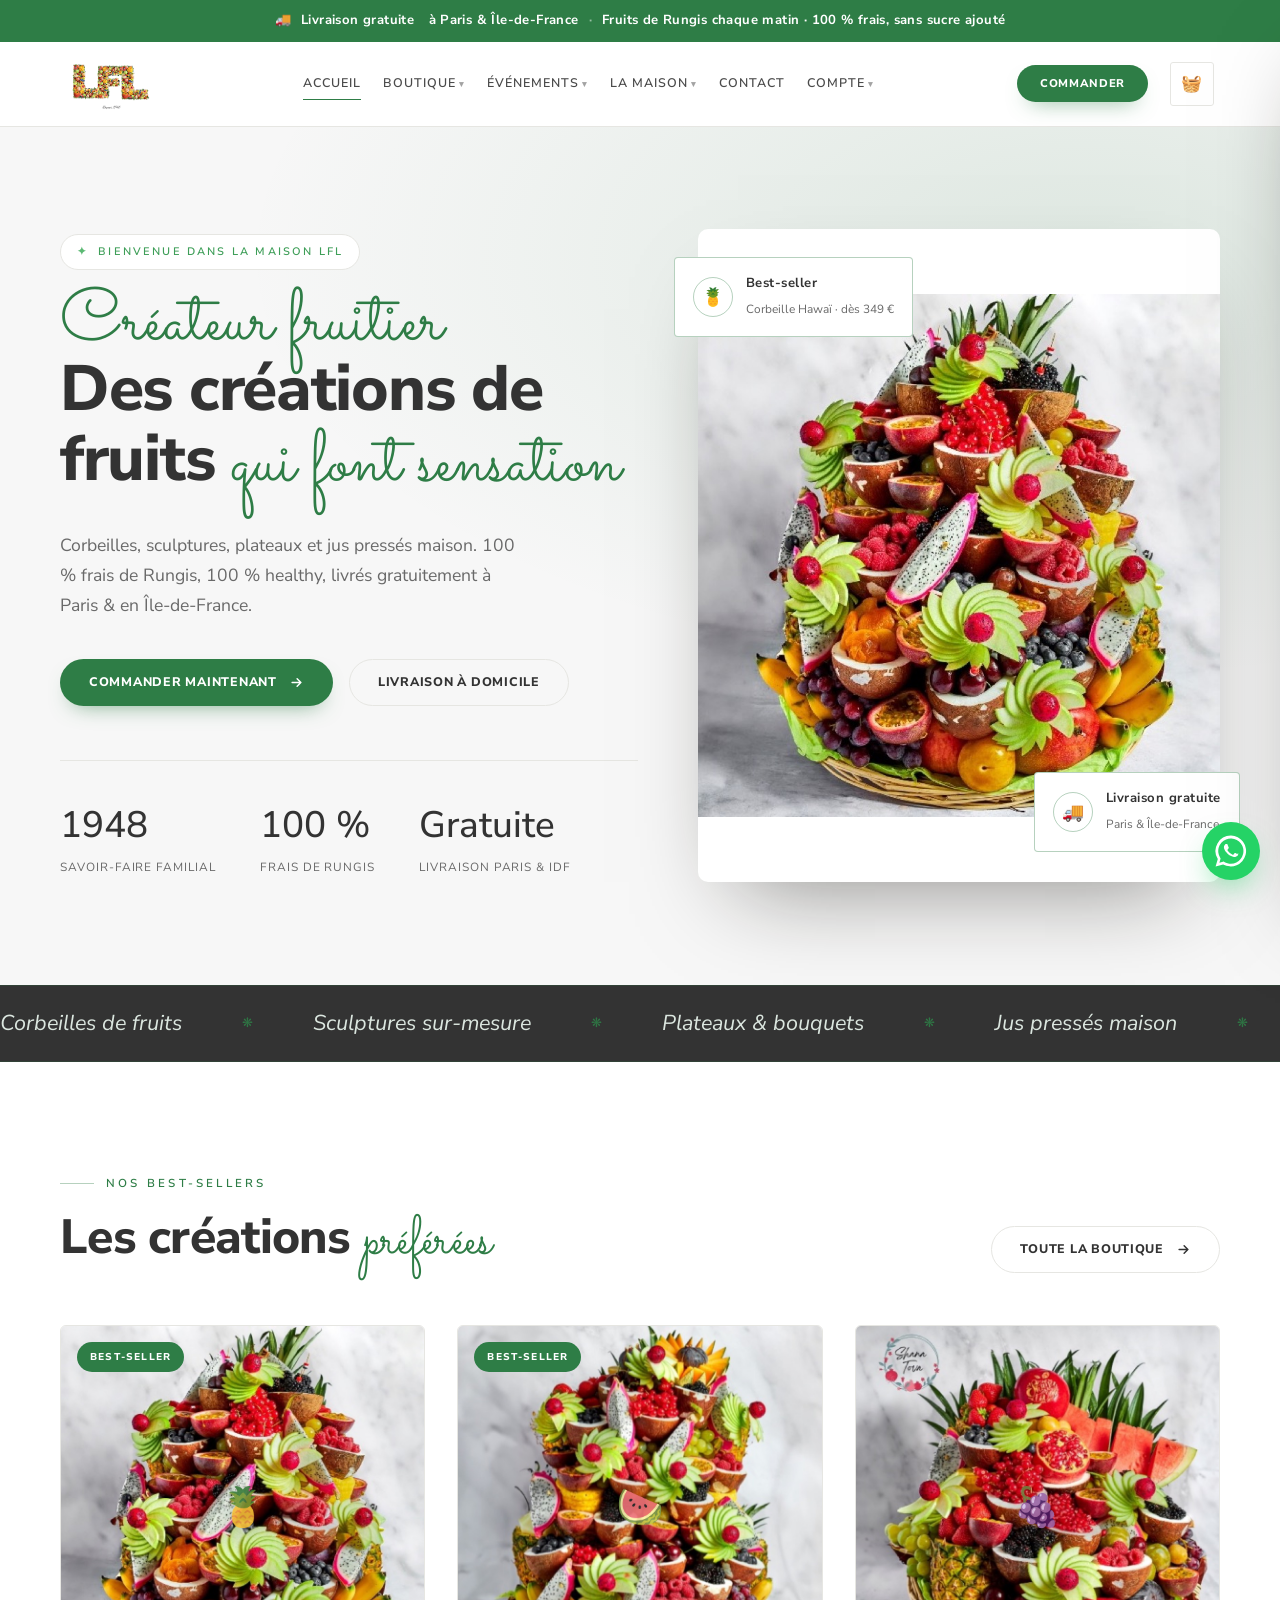
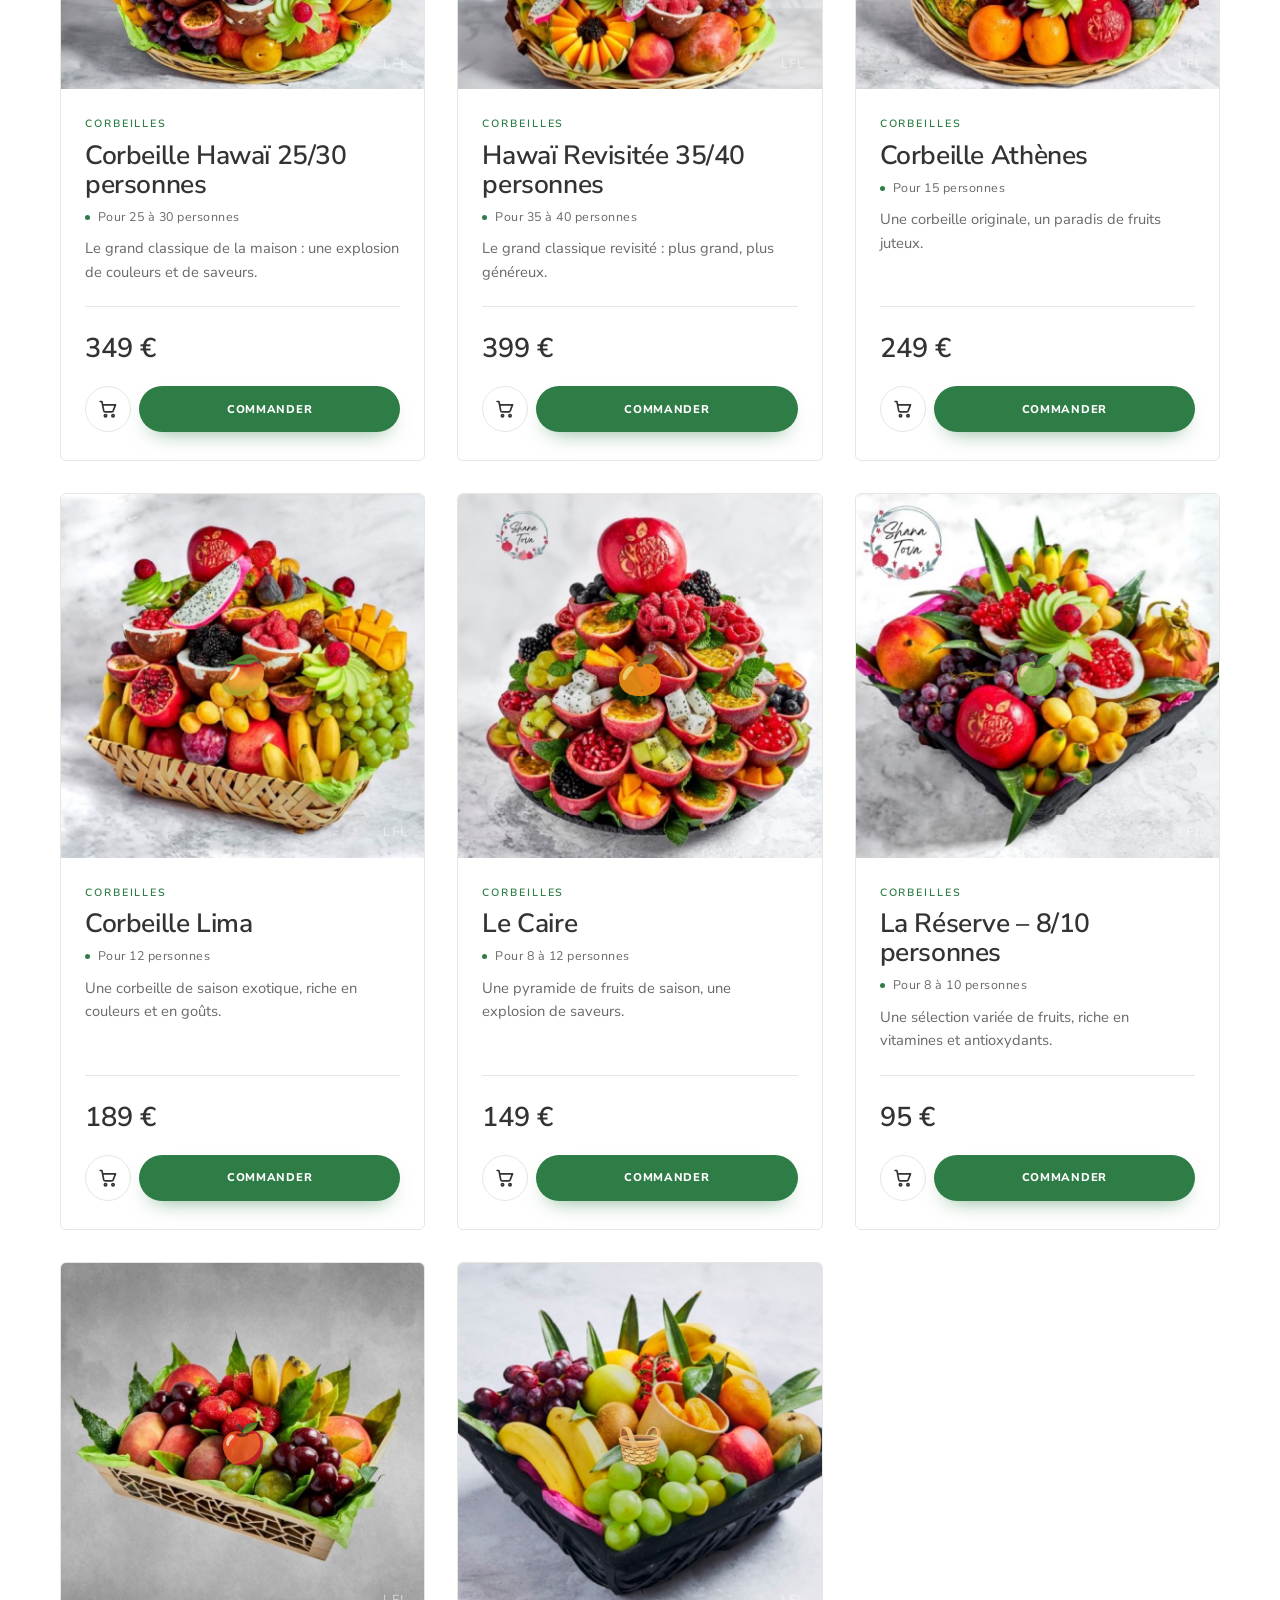
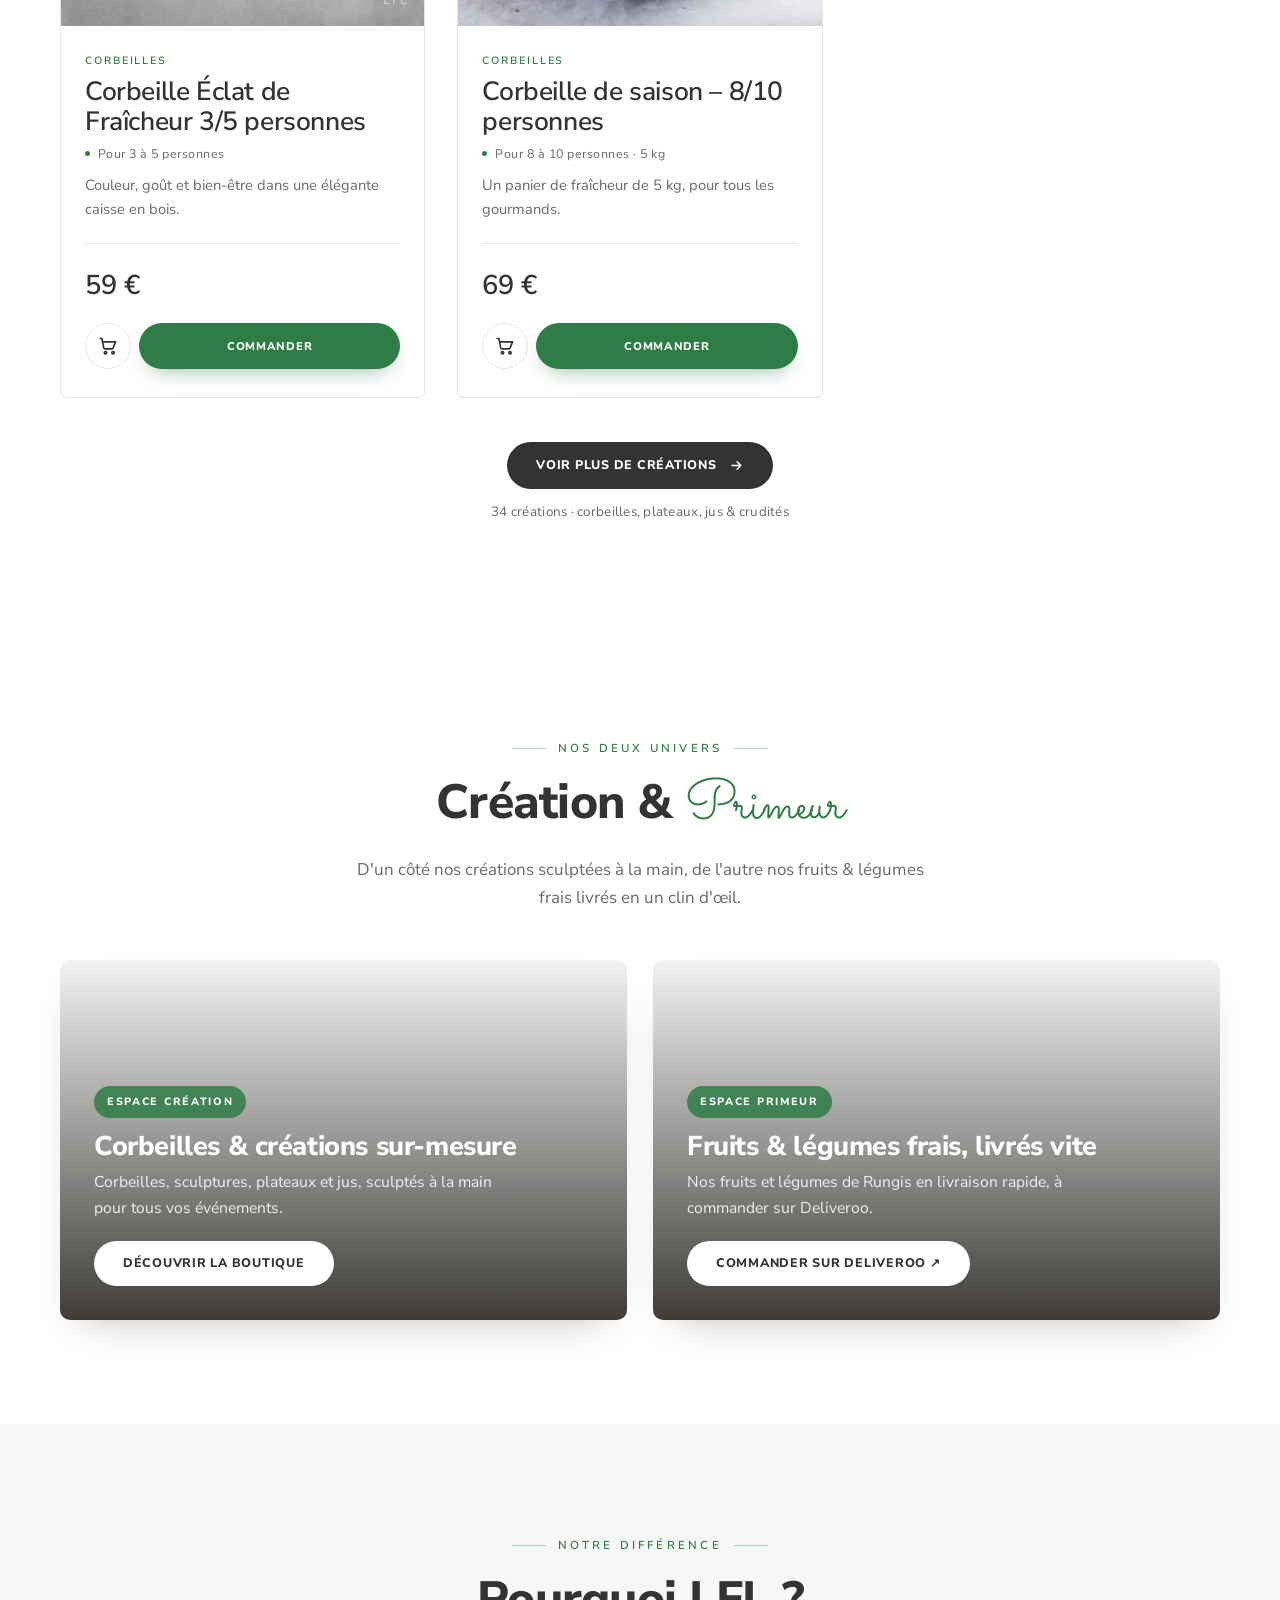
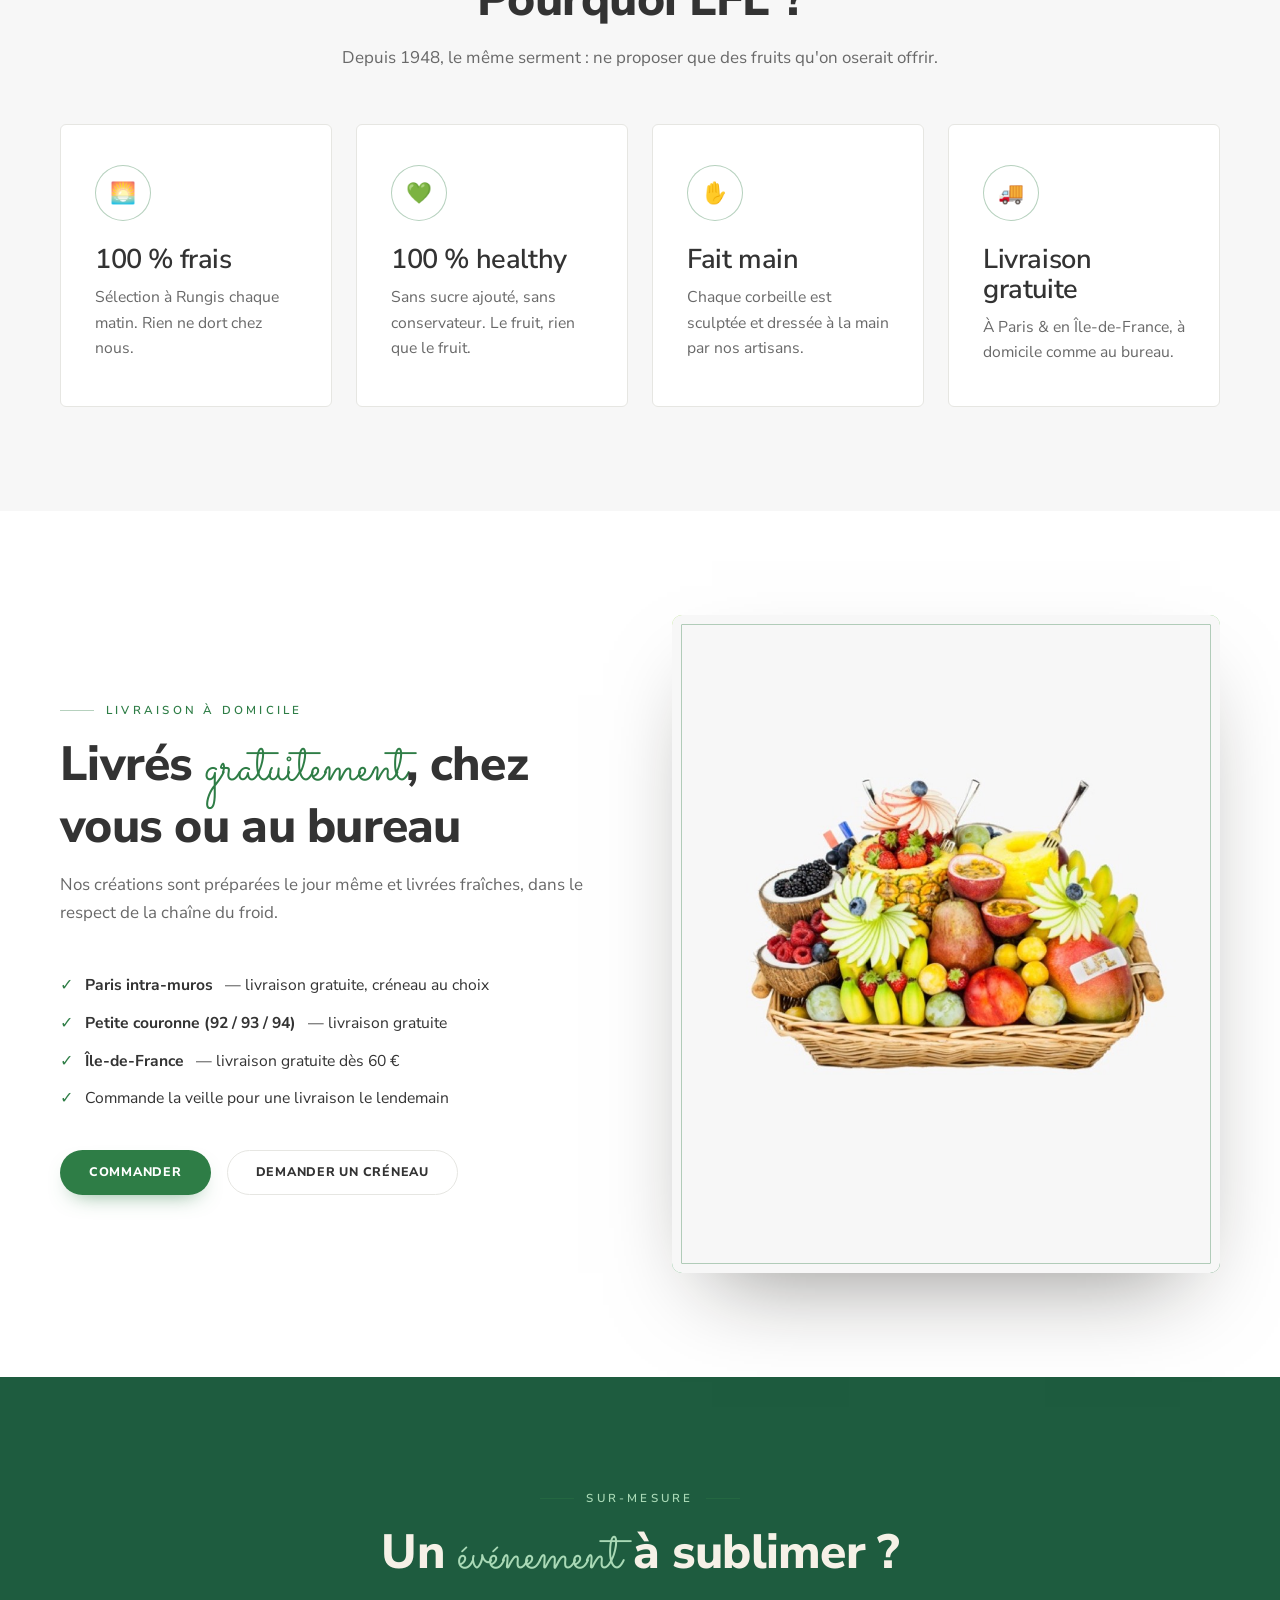
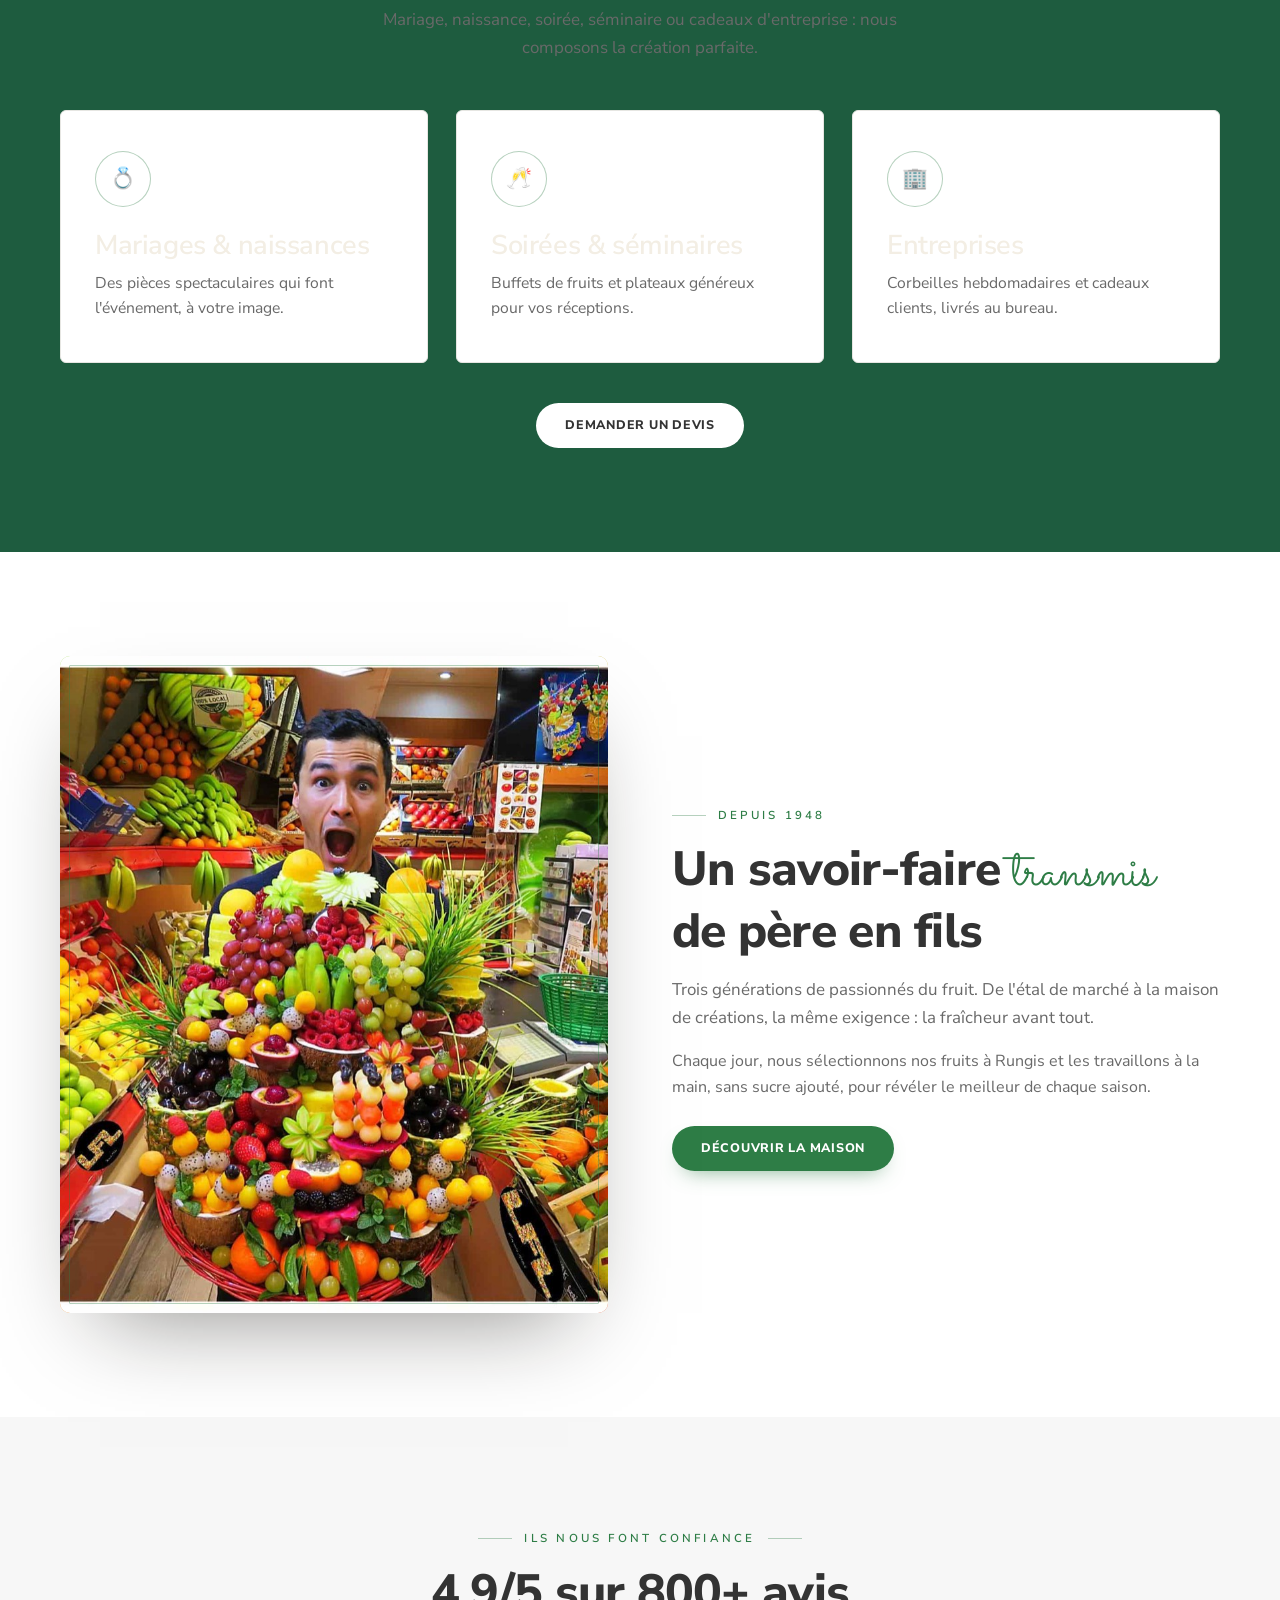
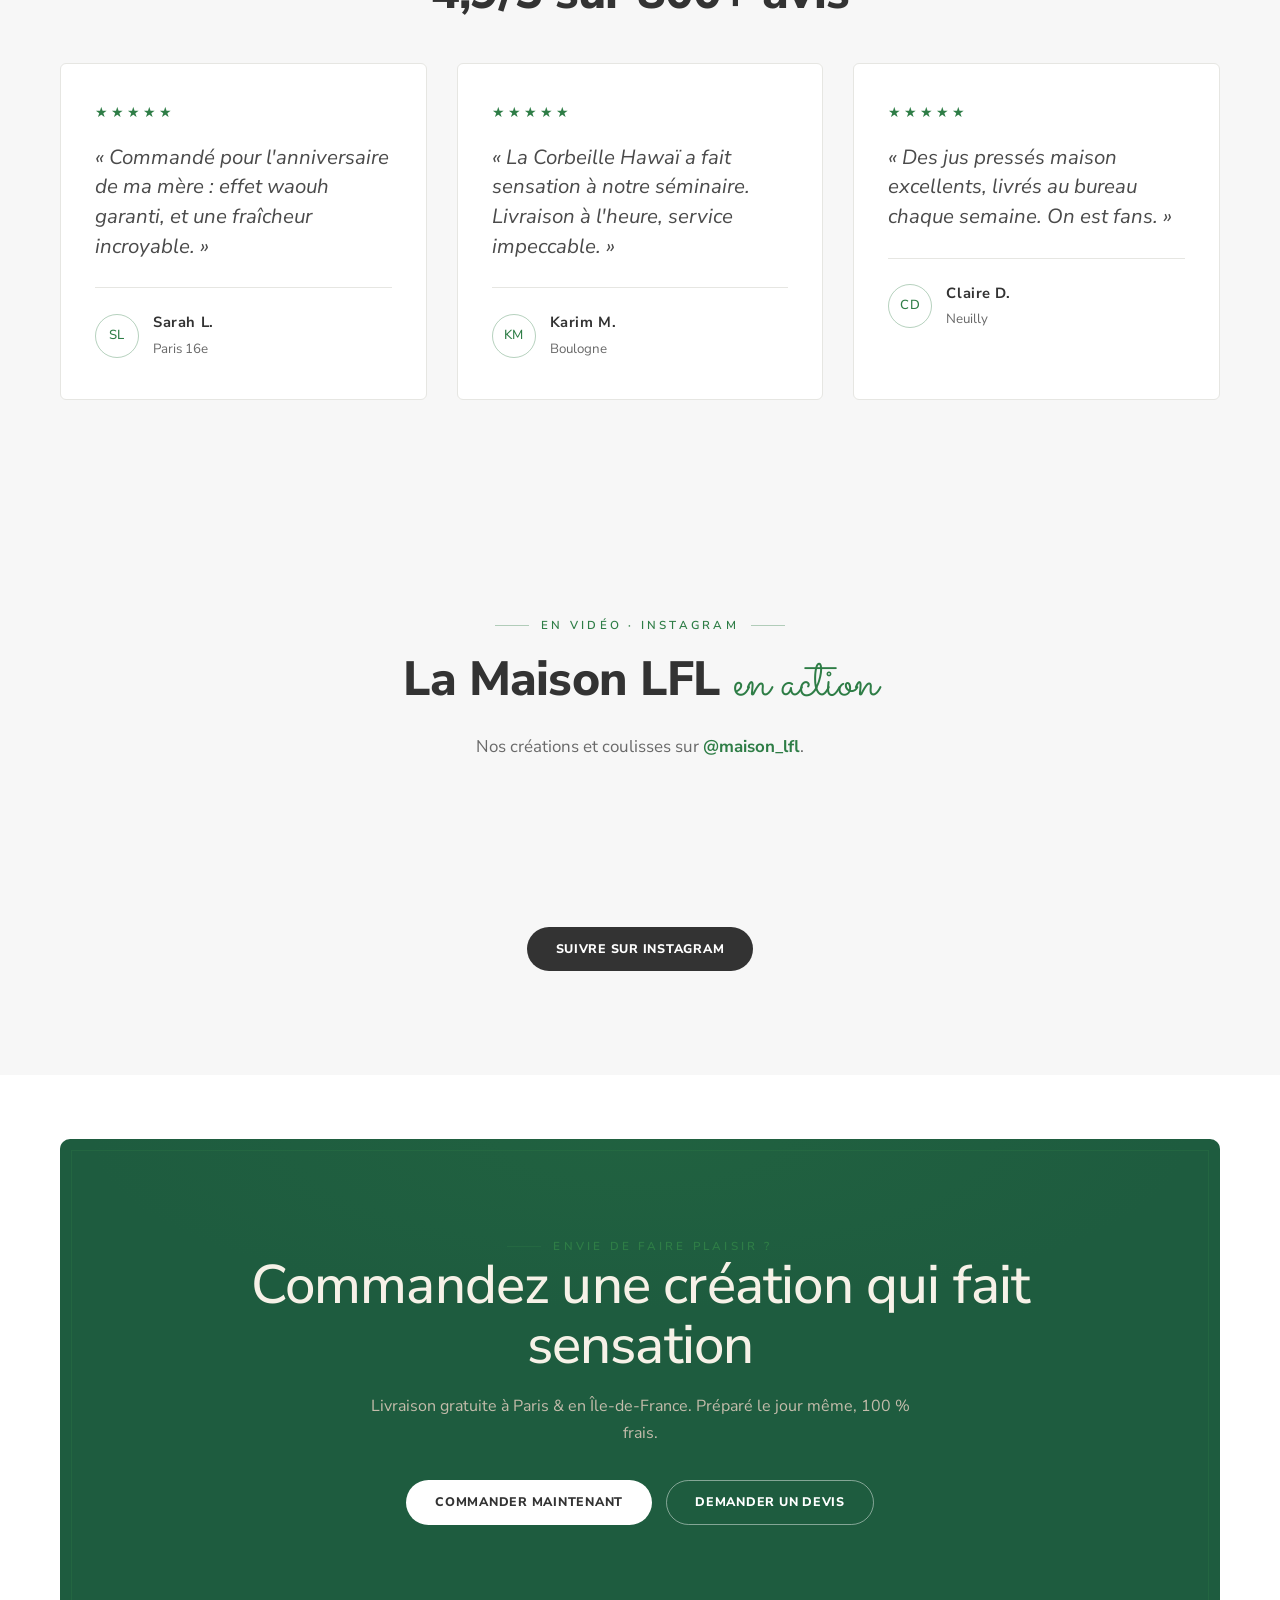
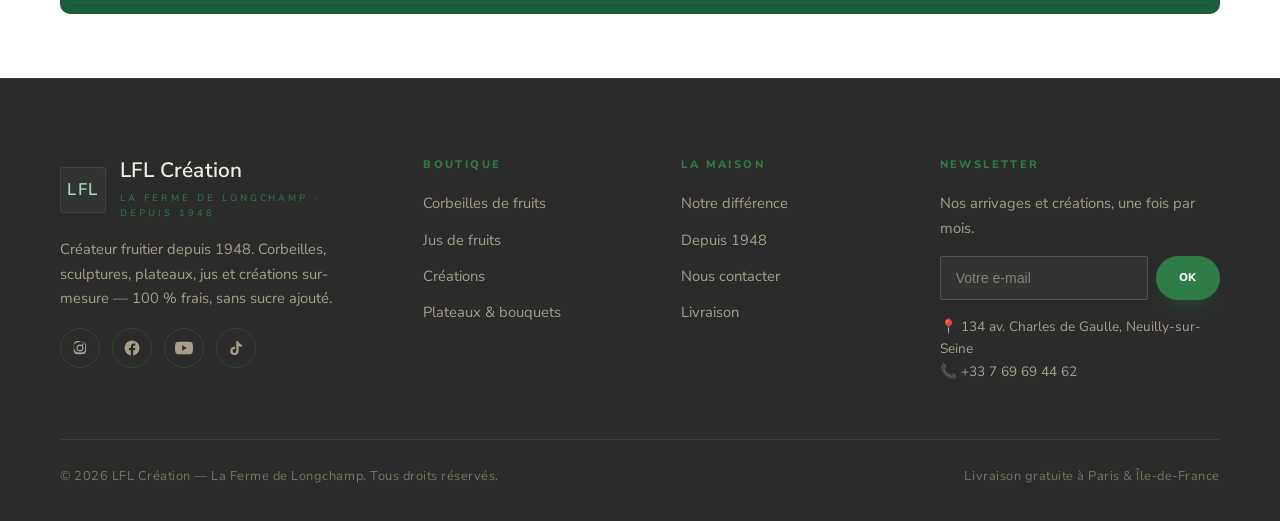
==== index.html @ 6850cf24 "Reels : ajoute la vidéo de la boutique (façade Maison LFL) en tête Co-Authored-By: Claude Opus 4.8 <" ====
<!DOCTYPE html>
<html lang="fr">
<head>
<meta charset="UTF-8">
<meta name="viewport" content="width=device-width, initial-scale=1.0">
<title>LFL Création — Corbeilles & créations de fruits frais, livrées à Paris</title>
<meta name="description" content="LFL Création, La Ferme de Longchamp : créateur fruitier depuis 1948. Corbeilles, sculptures, plateaux et jus pressés maison. 100 % frais de Rungis, livraison gratuite à Paris & Île-de-France.">
<link rel="preconnect" href="https://fonts.googleapis.com">
<link rel="preconnect" href="https://fonts.gstatic.com" crossorigin>
<link rel="stylesheet" href="assets/css/style.css?v=21">
<link rel="icon" href="data:image/svg+xml,<svg xmlns='http://www.w3.org/2000/svg' viewBox='0 0 100 100'><text y='.9em' font-size='90'>🍉</text></svg>">
</head>
<body>

<div class="topbar">🚚 <strong>Livraison gratuite</strong>&nbsp;à Paris &amp; Île-de-France <span class="sep">·</span> <span class="hide-sm">Fruits de Rungis chaque matin · 100 % frais, sans sucre ajouté</span></div>
<header class="site-header">
  <div class="container nav">
    <a href="index.html" class="brand">
      <img class="brand__logo" src="assets/img/logo.png" alt="LFL Création — La Ferme de Longchamp, depuis 1948">
    </a>
    <nav class="nav__links">
      <a href="index.html">Accueil</a>
      <div class="nav__item">
        <a class="nav__top" href="boutique.html">Boutique<span class="caret">▾</span></a>
        <div class="nav__drop">
          <a href="boutique.html?cat=Corbeilles">Corbeilles de fruits</a>
          <a href="boutique.html?cat=Créations">Créations</a>
          <a href="boutique.html?cat=Crudités">Crudités</a>
          <a href="boutique.html?cat=Jus">Jus de fruits</a>
          <a href="https://deliveroo.fr/fr/menu/paris/paris-16eme-iena/la-ferme-de-longchamp-primeur-fruits-et-legumes-frais" target="_blank" rel="noopener noreferrer">Espace Primeur ↗</a>
        </div>
      </div>
      <div class="nav__item">
        <a class="nav__top" href="evenements.html">Événements<span class="caret">▾</span></a>
        <div class="nav__drop">
          <a href="evenements.html#mariage">Mariage</a>
          <a href="evenements.html#naissance">Naissance</a>
          <a href="evenements.html#seminaire">Soirée &amp; séminaire</a>
          <a href="entreprises.html">Entreprises</a>
        </div>
      </div>
      <div class="nav__item">
        <a class="nav__top" href="a-propos.html">La Maison<span class="caret">▾</span></a>
        <div class="nav__drop">
          <a href="a-propos.html">Notre histoire</a>
          <a href="a-propos.html">Notre différence</a>
          <a href="contact.html">Nous contacter</a>
        </div>
      </div>
      <a href="contact.html">Contact</a>
      <div class="nav__item">
        <a class="nav__top" href="compte.html">Compte<span class="caret">▾</span></a>
        <div class="nav__drop">
          <a href="compte.html#commandes">Mes commandes</a>
          <a href="compte.html#details">Détails du compte</a>
          <a href="admin.html">Espace propriétaire</a>
        </div>
      </div>
    </nav>
    <div class="nav__actions">
      <a href="boutique.html" class="btn btn--green btn--sm">Commander</a>
      <button class="cart-btn" data-open-cart aria-label="Voir le panier">
        <span class="cart-btn__icon">🧺</span><span class="cart-count">0</span>
      </button>
      <button class="nav__toggle" aria-label="Menu"><span></span><span></span><span></span></button>
    </div>
  </div>
</header>

<!-- ============ HERO ============ -->
<section class="hero">
  <div class="container hero__grid">
    <div class="hero__content reveal in">
      <span class="hero__badge"><span class="dot">✦</span> Bienvenue dans la Maison LFL</span>
      <h1><span class="script-lead">Créateur fruitier</span>Des créations de fruits <span class="accent">qui font sensation</span></h1>
      <p class="hero__lead">Corbeilles, sculptures, plateaux et jus pressés maison. 100 % frais de Rungis, 100 % healthy, livrés gratuitement à Paris &amp; en Île-de-France.</p>
      <div class="hero__cta">
        <a href="boutique.html" class="btn btn--green">Commander maintenant
          <svg viewBox="0 0 24 24" fill="none" stroke="currentColor" stroke-width="2.4" stroke-linecap="round" stroke-linejoin="round"><path d="M5 12h14M13 6l6 6-6 6"/></svg>
        </a>
        <a href="#livraison" class="btn btn--ghost">Livraison à domicile</a>
      </div>
      <div class="hero__stats">
        <div><div class="num">1948</div><div class="lbl">Savoir-faire familial</div></div>
        <div><div class="num">100 %</div><div class="lbl">Frais de Rungis</div></div>
        <div><div class="num">Gratuite</div><div class="lbl">Livraison Paris &amp; IDF</div></div>
      </div>
    </div>
    <div class="hero__visual reveal in">
      <div class="hero__photo">
        <img src="assets/img/hawai-2530.jpg?2" alt="Corbeille Hawaï — LFL Création" onerror="this.closest('.hero__photo').classList.add('img-missing')">
      </div>
      <div class="hero__float hero__float--tl">
        <span class="ic">🍍</span>
        <span><strong>Best-seller</strong><small>Corbeille Hawaï · dès 349 €</small></span>
      </div>
      <div class="hero__float hero__float--br">
        <span class="ic">🚚</span>
        <span><strong>Livraison gratuite</strong><small>Paris &amp; Île-de-France</small></span>
      </div>
    </div>
  </div>
</section>

<!-- ============ MARQUEE ============ -->
<div class="marquee">
  <div class="marquee__track">
    <span>Corbeilles de fruits</span><span>Sculptures sur-mesure</span><span>Plateaux &amp; bouquets</span><span>Jus pressés maison</span><span>Depuis 1948</span>
    <span>Corbeilles de fruits</span><span>Sculptures sur-mesure</span><span>Plateaux &amp; bouquets</span><span>Jus pressés maison</span><span>Depuis 1948</span>
  </div>
</div>

<!-- ============ BEST-SELLERS ============ -->
<section class="section">
  <div class="container">
    <div class="section-head">
      <div class="reveal">
        <span class="eyebrow">Nos best-sellers</span>
        <h2 class="section-title">Les créations <em>préférées</em></h2>
      </div>
      <a href="boutique.html" class="btn btn--ghost reveal">Toute la boutique
        <svg viewBox="0 0 24 24" fill="none" stroke="currentColor" stroke-width="2.4" stroke-linecap="round" stroke-linejoin="round"><path d="M5 12h14M13 6l6 6-6 6"/></svg>
      </a>
    </div>
    <div class="products" id="homeProducts"></div>
    <div class="see-more reveal">
      <a href="boutique.html" class="btn btn--dark">Voir plus de créations
        <svg viewBox="0 0 24 24" fill="none" stroke="currentColor" stroke-width="2.4" stroke-linecap="round" stroke-linejoin="round"><path d="M5 12h14M13 6l6 6-6 6"/></svg>
      </a>
      <span class="see-more__count">34 créations · corbeilles, plateaux, jus &amp; crudités</span>
    </div>
  </div>
</section>

<!-- ============ DEUX UNIVERS ============ -->
<section class="section">
  <div class="container">
    <div class="center reveal">
      <span class="eyebrow">Nos deux univers</span>
      <h2 class="section-title">Création &amp; <em>Primeur</em></h2>
      <p class="section-lead">D'un côté nos créations sculptées à la main, de l'autre nos fruits &amp; légumes frais livrés en un clin d'œil.</p>
    </div>
    <div class="univers" style="margin-top:48px">
      <a class="univers__card reveal" href="boutique.html" style="--bg:url('assets/img/atelier.jpg?2')">
        <div class="univers__body">
          <span class="univers__tag">Espace Création</span>
          <h3>Corbeilles &amp; créations sur-mesure</h3>
          <p>Corbeilles, sculptures, plateaux et jus, sculptés à la main pour tous vos événements.</p>
          <span class="btn btn--light">Découvrir la boutique</span>
        </div>
      </a>
      <a class="univers__card reveal" href="https://deliveroo.fr/fr/menu/paris/paris-16eme-iena/la-ferme-de-longchamp-primeur-fruits-et-legumes-frais" target="_blank" rel="noopener noreferrer" style="--bg:url('assets/img/corbeille-crudites.jpg?2')">
        <div class="univers__body">
          <span class="univers__tag">Espace Primeur</span>
          <h3>Fruits &amp; légumes frais, livrés vite</h3>
          <p>Nos fruits et légumes de Rungis en livraison rapide, à commander sur Deliveroo.</p>
          <span class="btn btn--light">Commander sur Deliveroo ↗</span>
        </div>
      </a>
    </div>
  </div>
</section>

<!-- ============ CONFIANCE ============ -->
<section class="section bg-cream">
  <div class="container">
    <div class="center reveal">
      <span class="eyebrow">Notre différence</span>
      <h2 class="section-title">Pourquoi LFL ?</h2>
      <p class="section-lead">Depuis 1948, le même serment : ne proposer que des fruits qu'on oserait offrir.</p>
    </div>
    <div class="grid-4" style="margin-top:52px">
      <div class="value-card reveal"><div class="ic">🌅</div><h3>100 % frais</h3><p>Sélection à Rungis chaque matin. Rien ne dort chez nous.</p></div>
      <div class="value-card reveal"><div class="ic">💚</div><h3>100 % healthy</h3><p>Sans sucre ajouté, sans conservateur. Le fruit, rien que le fruit.</p></div>
      <div class="value-card reveal"><div class="ic">✋</div><h3>Fait main</h3><p>Chaque corbeille est sculptée et dressée à la main par nos artisans.</p></div>
      <div class="value-card reveal"><div class="ic">🚚</div><h3>Livraison gratuite</h3><p>À Paris &amp; en Île-de-France, à domicile comme au bureau.</p></div>
    </div>
  </div>
</section>

<!-- ============ LIVRAISON ============ -->
<section class="section" id="livraison">
  <div class="container split">
    <div class="reveal">
      <span class="eyebrow">Livraison à domicile</span>
      <h2 class="section-title">Livrés <em>gratuitement</em>, chez vous ou au bureau</h2>
      <p class="section-lead" style="margin-left:0">Nos créations sont préparées le jour même et livrées fraîches, dans le respect de la chaîne du froid.</p>
      <ul class="pd__list" style="border:none;padding-top:18px">
        <li><span class="ck">✓</span> <strong>Paris intra-muros</strong> — livraison gratuite, créneau au choix</li>
        <li><span class="ck">✓</span> <strong>Petite couronne (92 / 93 / 94)</strong> — livraison gratuite</li>
        <li><span class="ck">✓</span> <strong>Île-de-France</strong> — livraison gratuite dès 60 €</li>
        <li><span class="ck">✓</span> Commande la veille pour une livraison le lendemain</li>
      </ul>
      <div class="hero__cta">
        <a href="boutique.html" class="btn btn--green">Commander</a>
        <a href="contact.html" class="btn btn--ghost">Demander un créneau</a>
      </div>
    </div>
    <div class="split__media grad--green reveal">
      <img src="assets/img/livraison.jpg?2" alt="Livraison LFL à Paris" onerror="this.closest('.split__media').classList.add('img-missing')">
    </div>
  </div>
</section>

<!-- ============ ÉVÉNEMENTS / ENTREPRISES ============ -->
<section class="section bg-green">
  <div class="container">
    <div class="center reveal">
      <span class="eyebrow">Sur-mesure</span>
      <h2 class="section-title">Un <em>événement</em> à sublimer ?</h2>
      <p class="section-lead">Mariage, naissance, soirée, séminaire ou cadeaux d'entreprise : nous composons la création parfaite.</p>
    </div>
    <div class="grid-3" style="margin-top:48px">
      <div class="value-card reveal"><div class="ic">💍</div><h3>Mariages &amp; naissances</h3><p>Des pièces spectaculaires qui font l'événement, à votre image.</p></div>
      <div class="value-card reveal"><div class="ic">🥂</div><h3>Soirées &amp; séminaires</h3><p>Buffets de fruits et plateaux généreux pour vos réceptions.</p></div>
      <div class="value-card reveal"><div class="ic">🏢</div><h3>Entreprises</h3><p>Corbeilles hebdomadaires et cadeaux clients, livrés au bureau.</p></div>
    </div>
    <div class="center" style="margin-top:40px">
      <a href="contact.html" class="btn btn--light">Demander un devis</a>
    </div>
  </div>
</section>

<!-- ============ HISTOIRE ============ -->
<section class="section">
  <div class="container split">
    <div class="split__media grad--exo reveal">
      <img src="assets/img/atelier.jpg?2" alt="L'atelier LFL Création" onerror="this.closest('.split__media').classList.add('img-missing')">
    </div>
    <div class="reveal">
      <span class="eyebrow">Depuis 1948</span>
      <h2 class="section-title">Un savoir-faire <em>transmis</em> de père en fils</h2>
      <p class="section-lead" style="margin-left:0">Trois générations de passionnés du fruit. De l'étal de marché à la maison de créations, la même exigence : la fraîcheur avant tout.</p>
      <p style="color:var(--muted);margin-top:16px">Chaque jour, nous sélectionnons nos fruits à Rungis et les travaillons à la main, sans sucre ajouté, pour révéler le meilleur de chaque saison.</p>
      <a href="a-propos.html" class="btn btn--green" style="margin-top:26px">Découvrir la Maison</a>
    </div>
  </div>
</section>

<!-- ============ AVIS ============ -->
<section class="section bg-cream">
  <div class="container">
    <div class="center reveal">
      <span class="eyebrow">Ils nous font confiance</span>
      <h2 class="section-title">4,9/5 sur 800+ avis</h2>
    </div>
    <div class="quotes" style="margin-top:44px">
      <div class="quote reveal"><div class="stars">★★★★★</div><p>« Commandé pour l'anniversaire de ma mère : effet waouh garanti, et une fraîcheur incroyable. »</p><div class="who"><span class="av">SL</span><span><strong>Sarah L.</strong><small>Paris 16e</small></span></div></div>
      <div class="quote reveal"><div class="stars">★★★★★</div><p>« La Corbeille Hawaï a fait sensation à notre séminaire. Livraison à l'heure, service impeccable. »</p><div class="who"><span class="av">KM</span><span><strong>Karim M.</strong><small>Boulogne</small></span></div></div>
      <div class="quote reveal"><div class="stars">★★★★★</div><p>« Des jus pressés maison excellents, livrés au bureau chaque semaine. On est fans. »</p><div class="who"><span class="av">CD</span><span><strong>Claire D.</strong><small>Neuilly</small></span></div></div>
    </div>
  </div>
</section>

<!-- ============ INSTAGRAM ============ -->
<section class="section bg-cream">
  <div class="container">
    <div class="center reveal">
      <span class="eyebrow">En vidéo · Instagram</span>
      <h2 class="section-title">La Maison LFL <em>en action</em></h2>
      <p class="section-lead">Nos créations et coulisses sur <a href="https://www.instagram.com/maison_lfl/" target="_blank" rel="noopener noreferrer" style="color:var(--green-700);font-weight:700">@maison_lfl</a>.</p>
    </div>
    <div class="reels">
      <blockquote class="instagram-media" data-instgrm-permalink="https://www.instagram.com/reel/DY1gwBntMDR/" data-instgrm-version="14"></blockquote>
      <blockquote class="instagram-media" data-instgrm-permalink="https://www.instagram.com/reel/DTGUTofiFm-/" data-instgrm-version="14"></blockquote>
      <blockquote class="instagram-media" data-instgrm-permalink="https://www.instagram.com/reel/DURFfWUiCUn/" data-instgrm-version="14"></blockquote>
      <blockquote class="instagram-media" data-instgrm-permalink="https://www.instagram.com/reel/DUoBBJvjOd7/" data-instgrm-version="14"></blockquote>
    </div>
    <script async src="//www.instagram.com/embed.js"></script>
    <div class="center" style="margin-top:34px">
      <a href="https://www.instagram.com/maison_lfl/" target="_blank" rel="noopener noreferrer" class="btn btn--dark">Suivre sur Instagram</a>
    </div>
  </div>
</section>

<!-- ============ CTA ============ -->
<section class="section--tight">
  <div class="container">
    <div class="cta-band reveal">
      <span class="eyebrow">Envie de faire plaisir ?</span>
      <h2>Commandez une création qui fait sensation</h2>
      <p>Livraison gratuite à Paris &amp; en Île-de-France. Préparé le jour même, 100 % frais.</p>
      <div style="display:flex;gap:14px;justify-content:center;flex-wrap:wrap">
        <a href="boutique.html" class="btn btn--light">Commander maintenant</a>
        <a href="contact.html" class="btn btn--ghost" style="color:#fff;border-color:rgba(255,255,255,.45)">Demander un devis</a>
      </div>
    </div>
  </div>
</section>

<footer class="site-footer">
  <div class="container">
    <div class="footer-grid">
      <div>
        <a href="index.html" class="brand" style="margin-bottom:16px">
          <span class="brand__mark">LFL</span>
          <span><span class="brand__name">LFL Création</span><span class="brand__since">La Ferme de Longchamp · depuis 1948</span></span>
        </a>
        <p style="max-width:300px;font-size:.92rem">Créateur fruitier depuis 1948. Corbeilles, sculptures, plateaux, jus et créations sur-mesure — 100 % frais, sans sucre ajouté.</p>
        <div class="social"><a href="https://www.instagram.com/maison_lfl/" target="_blank" rel="noopener noreferrer" aria-label="Instagram" title="Instagram"><svg viewBox="0 0 24 24" fill="currentColor"><path d="M12 7.4a4.6 4.6 0 1 0 0 9.2 4.6 4.6 0 0 0 0-9.2zm0 7.6a3 3 0 1 1 0-6 3 3 0 0 1 0 6zm4.8-7.8a1.08 1.08 0 1 1-2.16 0 1.08 1.08 0 0 1 2.16 0zM12 4.16c2.2 0 2.46.01 3.33.05.8.04 1.24.17 1.53.29.38.15.66.33.95.62.29.29.47.57.62.95.11.29.25.73.29 1.53.04.87.05 1.13.05 3.33s-.01 2.46-.05 3.33c-.04.8-.18 1.24-.29 1.53-.15.38-.33.66-.62.95-.29.29-.57.47-.95.62-.29.11-.73.25-1.53.29-.87.04-1.13.05-3.33.05s-2.46-.01-3.33-.05c-.8-.04-1.24-.18-1.53-.29a2.56 2.56 0 0 1-.95-.62 2.56 2.56 0 0 1-.62-.95c-.11-.29-.25-.73-.29-1.53C4.17 14.46 4.16 14.2 4.16 12s.01-2.46.05-3.33c.04-.8.18-1.24.29-1.53.15-.38.33-.66.62-.95.29-.29.57-.47.95-.62.29-.11.73-.25 1.53-.29C9.54 4.17 9.8 4.16 12 4.16M12 2.6c-2.24 0-2.52.01-3.4.05-.88.04-1.48.18-2 .38-.55.21-1.01.5-1.47.96-.46.46-.75.92-.96 1.47-.2.52-.34 1.12-.38 2C3.61 9.48 3.6 9.76 3.6 12s.01 2.52.05 3.4c.04.88.18 1.48.38 2 .21.55.5 1.01.96 1.47.46.46.92.75 1.47.96.52.2 1.12.34 2 .38.88.04 1.16.05 3.4.05s2.52-.01 3.4-.05c.88-.04 1.48-.18 2-.38.55-.21 1.01-.5 1.47-.96.46-.46.75-.92.96-1.47.2-.52.34-1.12.38-2 .04-.88.05-1.16.05-3.4s-.01-2.52-.05-3.4c-.04-.88-.18-1.48-.38-2a3.9 3.9 0 0 0-.96-1.47 3.9 3.9 0 0 0-1.47-.96c-.52-.2-1.12-.34-2-.38-.88-.04-1.16-.05-3.4-.05z"/></svg></a><a href="https://www.facebook.com/lafermedelongchampparis/" target="_blank" rel="noopener noreferrer" aria-label="Facebook" title="Facebook"><svg viewBox="0 0 24 24" fill="currentColor"><path d="M22 12a10 10 0 1 0-11.56 9.88v-6.99H7.9V12h2.54V9.8c0-2.5 1.49-3.89 3.78-3.89 1.09 0 2.24.2 2.24.2v2.46h-1.26c-1.24 0-1.63.77-1.63 1.56V12h2.78l-.44 2.89h-2.34v6.99A10 10 0 0 0 22 12z"/></svg></a><a href="https://www.youtube.com/@Atef.Barbouche" target="_blank" rel="noopener noreferrer" aria-label="YouTube" title="YouTube"><svg viewBox="0 0 24 24" fill="currentColor"><path d="M23.5 6.2a3 3 0 0 0-2.12-2.12C19.5 3.55 12 3.55 12 3.55s-7.5 0-9.38.53A3 3 0 0 0 .5 6.2 31 31 0 0 0 0 12a31 31 0 0 0 .5 5.8 3 3 0 0 0 2.12 2.12c1.88.53 9.38.53 9.38.53s7.5 0 9.38-.53a3 3 0 0 0 2.12-2.12A31 31 0 0 0 24 12a31 31 0 0 0-.5-5.8zM9.6 15.6V8.4l6.2 3.6-6.2 3.6z"/></svg></a><a href="https://www.tiktok.com/@fruits_lfl_creation" target="_blank" rel="noopener noreferrer" aria-label="TikTok" title="TikTok"><svg viewBox="0 0 24 24" fill="currentColor"><path d="M16.6 5.82A4.28 4.28 0 0 1 15.54 3h-3.2v12.9a2.47 2.47 0 1 1-2.47-2.47c.24 0 .48.04.7.1v-3.3a5.7 5.7 0 0 0-.7-.05A5.65 5.65 0 1 0 15.5 15.5V9.34a7.36 7.36 0 0 0 4.3 1.38V7.5a4.28 4.28 0 0 1-3.2-1.68z"/></svg></a></div>
      </div>
      <div><h4>Boutique</h4><ul class="footer-links"><li><a href="boutique.html">Corbeilles de fruits</a></li><li><a href="boutique.html">Jus de fruits</a></li><li><a href="boutique.html">Créations</a></li><li><a href="boutique.html">Plateaux &amp; bouquets</a></li></ul></div>
      <div><h4>La Maison</h4><ul class="footer-links"><li><a href="a-propos.html">Notre différence</a></li><li><a href="a-propos.html">Depuis 1948</a></li><li><a href="contact.html">Nous contacter</a></li><li><a href="index.html#livraison">Livraison</a></li></ul></div>
      <div><h4>Newsletter</h4><p style="font-size:.92rem">Nos arrivages et créations, une fois par mois.</p>
        <form class="newsletter" data-newsletter><input type="email" placeholder="Votre e-mail" required><button class="btn btn--green btn--sm" type="submit">OK</button></form>
        <p style="font-size:.85rem;margin-top:16px">📍 134 av. Charles de Gaulle, Neuilly-sur-Seine<br>📞 +33 7 69 69 44 62</p></div>
    </div>
    <div class="footer-bottom"><span>© 2026 LFL Création — La Ferme de Longchamp. Tous droits réservés.</span><span>Livraison gratuite à Paris &amp; Île-de-France</span></div>
  </div>
</footer>

<div class="overlay" id="overlay" data-close-cart></div>
<aside class="drawer" id="drawer" aria-label="Panier">
  <div class="drawer__head"><h3>Votre panier</h3><button class="drawer__close" data-close-cart aria-label="Fermer">✕</button></div>
  <div class="drawer__body" id="drawerBody"></div>
  <div class="drawer__foot" id="drawerFoot"></div>
</aside>

<script src="assets/js/data.js?v=19"></script>
<script src="assets/js/main.js?v=19"></script>
</body>
</html>
---- assets/css/style.css ----
/* =========================================================
   LFL Création — La Ferme de Longchamp — Design System
   Couleurs EXACTES du site lflcreation.com :
   Blanc #ffffff · texte #696969 · titres #333333
   Accent : vert (choisi via le sélecteur)
   Typo : Nunito Sans (marque) + Sacramento (script signature)
   ========================================================= */
@import url('https://fonts.googleapis.com/css2?family=Nunito+Sans:ital,wght@0,400;0,600;0,700;0,800;1,400&family=Sacramento&display=swap');

:root {
  /* Fonds — blanc/crème (exact LFL) */
  --paper:      #ffffff;
  --ivory:      #ffffff;   /* fond principal : blanc */
  --ivory-2:    #f7f7f7;   /* sections alternées (exact LFL) */
  --sand:       #eef0ec;

  /* Encres (exact LFL) */
  --ink:        #333333;   /* titres */
  --ink-2:      #4a4a4a;
  --muted:      #696969;   /* texte courant */
  --line:       #e6e6e2;

  /* Marque — vert (base par défaut, à affiner via le sélecteur) */
  --green:      #5BB973;   /* vert frais (décoratif, points/dots) */
  --green-600:  #3E9E58;   /* vert intermédiaire */
  --green-700:  #2E7D46;   /* vert profond — boutons/topbar (AA sur blanc) */
  --green-bright:#A8E063;  /* vert vif (pop) */
  --green-soft: #EAF6EE;   /* voile vert très clair */
  --forest:     #1E5C3F;   /* vert forêt (sections sombres) */

  /* Accent principal (labels, filets, liens) */
  --gold:       #2E7D46;   /* accent lisible sur blanc (AA) */
  --gold-2:     #A9D9B6;   /* accent clair (sur fond sombre) */
  --gold-soft:  #EAF6EE;
  --gold-line:  rgba(46,125,70,.35);

  /* Accents fruités complémentaires */
  --wine:       #2E7D46;   /* vert (badge Hot) */
  --amber:      #F0A63A;   /* mangue (accent chaud) */
  --plum:       #C85B8E;   /* rose */
  --olive:      #A8E063;   /* vert vif */

  --charcoal:   #2b2b2b;   /* footer */

  --radius:     6px;
  --radius-lg:  10px;
  --shadow:     0 18px 40px -24px rgba(20,17,12,.35);
  --shadow-lg:  0 40px 90px -40px rgba(20,17,12,.5);
  --maxw:       1220px;
  --ease:       cubic-bezier(.22,.61,.36,1);

  --font-display: "Nunito Sans", -apple-system, BlinkMacSystemFont, "Segoe UI", Roboto, Helvetica, Arial, sans-serif;
  --font-body:    "Nunito Sans", -apple-system, BlinkMacSystemFont, "Segoe UI", Roboto, Helvetica, Arial, sans-serif;
  --font-script:  "Sacramento", "Brush Script MT", cursive;
}

/* ---------- Reset ---------- */
*, *::before, *::after { box-sizing: border-box; }
* { margin: 0; }
html { scroll-behavior: smooth; -webkit-text-size-adjust: 100%; }
body {
  font-family: var(--font-body);
  color: var(--ink);
  background: var(--ivory);
  line-height: 1.65;
  font-size: 16px;
  -webkit-font-smoothing: antialiased;
  text-rendering: optimizeLegibility;
}
img { max-width: 100%; display: block; }
a { color: inherit; text-decoration: none; }
button { font-family: inherit; cursor: pointer; border: none; background: none; color: inherit; }
ul { list-style: none; padding: 0; }
h1, h2, h3, h4 { font-family: var(--font-display); font-weight: 800; line-height: 1.1; letter-spacing: -.015em; }
::selection { background: var(--gold-soft); }
.script { font-family: var(--font-script); font-weight: 400; }

/* ---------- Layout ---------- */
.container { width: 100%; max-width: var(--maxw); margin-inline: auto; padding-inline: 30px; }
.section { padding-block: 104px; }
.section--tight { padding-block: 64px; }
.bg-cream { background: var(--ivory-2); }
.bg-green { background: var(--forest); color: #F3EEE4; }
.center { text-align: center; }

/* Filet + label doré, signature « maison » */
.eyebrow {
  display: inline-flex; align-items: center; gap: 12px;
  font-family: var(--font-body);
  font-size: .72rem; font-weight: 600; letter-spacing: .28em;
  text-transform: uppercase; color: var(--gold);
}
.eyebrow::before { content: ""; width: 34px; height: 1px; background: var(--gold-line); }
.center .eyebrow::after { content: ""; width: 34px; height: 1px; background: var(--gold-line); }
.bg-green .eyebrow { color: var(--gold-2); }

.section-title { font-size: clamp(1.9rem, 4.2vw, 3rem); margin-top: 18px; font-weight: 800; }
.section-title em { font-family: var(--font-script); font-style: normal; color: var(--green-700); font-weight: 400; font-size: 1.15em; }
.bg-green .section-title { color: #F6F1E7; }
.bg-green .section-title em { color: var(--gold-2); }
.section-lead { max-width: 600px; color: var(--muted); margin-top: 18px; font-size: 1.06rem; }
.center .section-lead { margin-inline: auto; }

/* ---------- Boutons ---------- */
.btn {
  display: inline-flex; align-items: center; justify-content: center; gap: 12px;
  padding: 15px 28px; border-radius: 999px; font-weight: 800;
  font-size: .78rem; letter-spacing: .06em; text-transform: uppercase;
  transition: background .3s var(--ease), color .3s var(--ease), border-color .3s var(--ease), transform .3s var(--ease);
  white-space: nowrap; line-height: 1; border: 1px solid transparent;
}
.btn svg { width: 15px; height: 15px; }
.btn--dark { background: var(--ink); color: var(--ivory); }
.btn--dark:hover { background: #000; transform: translateY(-2px); }
.btn--green { background: var(--green-700); color: #fff; box-shadow: 0 10px 22px -12px rgba(46,125,70,.7); }
.btn--green:hover { background: #256b3b; transform: translateY(-2px); }
.btn--gold { background: transparent; color: var(--ink); border-color: var(--gold); }
.btn--gold:hover { background: var(--gold); color: #fff; transform: translateY(-2px); }
.btn--ghost { background: transparent; color: var(--ink); border-color: var(--line); }
.btn--ghost:hover { border-color: var(--ink); transform: translateY(-2px); }
.btn--light { background: var(--ivory); color: var(--ink); }
.btn--light:hover { background: #fff; transform: translateY(-2px); }
.btn--block { width: 100%; }
.btn--sm { padding: 12px 22px; font-size: .7rem; }

/* ---------- Barre livraison ---------- */
.topbar {
  background: var(--green-700); color: #fff; text-align: center;
  font-size: .82rem; font-weight: 700; letter-spacing: .03em; padding: 10px 16px;
  display: flex; align-items: center; justify-content: center; gap: 10px; flex-wrap: wrap;
}
.topbar .sep { opacity: .5; }
@media (max-width: 560px){ .topbar { font-size: .72rem; } .topbar .sep, .topbar .hide-sm { display: none; } }

/* ---------- Header / Nav ---------- */
.site-header {
  position: sticky; top: 0; z-index: 60;
  background: rgba(255,255,255,.86);
  backdrop-filter: saturate(160%) blur(16px);
  -webkit-backdrop-filter: saturate(160%) blur(16px);
  border-bottom: 1px solid var(--line);
}
.nav { display: flex; align-items: center; justify-content: space-between; height: 84px; gap: 24px; }
.brand { display: flex; align-items: center; gap: 14px; }
.brand__logo { height: 56px; width: auto; display: block; }
@media (max-width: 720px){ .brand__logo { height: 44px; } }
.brand__mark {
  width: 46px; height: 46px; border-radius: 3px; flex: none;
  display: grid; place-items: center;
  background: var(--ink); color: var(--gold-2);
  font-family: var(--font-display); font-weight: 600; font-size: 1.05rem; letter-spacing: .08em;
  border: 1px solid var(--gold-line);
}
.brand__name { font-family: var(--font-display); font-weight: 600; font-size: 1.3rem; line-height: 1; letter-spacing: .01em; }
.brand__since { display: block; font-family: var(--font-body); font-size: .58rem; letter-spacing: .32em; text-transform: uppercase; color: var(--gold); margin-top: 5px; }

.nav__links { display: flex; align-items: center; gap: 22px; }
.nav__links > a, .nav__item > .nav__top { font-size: .78rem; font-weight: 600; letter-spacing: .08em; text-transform: uppercase; color: var(--ink-2); position: relative; padding: 6px 0; transition: color .2s; display: inline-block; }
.nav__links > a::after, .nav__item > .nav__top::after {
  content: ""; position: absolute; left: 0; bottom: 0; height: 1px; width: 0;
  background: var(--gold); transition: width .3s var(--ease);
}
.nav__links > a:hover, .nav__item > .nav__top:hover { color: var(--ink); }
.nav__links > a:hover::after, .nav__links > a.is-active::after,
.nav__item:hover > .nav__top::after, .nav__item > .nav__top.is-active::after { width: 100%; }
.nav__actions { display: flex; align-items: center; gap: 16px; }

/* Sous-menus */
.nav__item { position: relative; }
.nav__item .caret { font-size: .7em; opacity: .5; margin-left: 3px; }
.nav__drop {
  position: absolute; top: 100%; left: 0; min-width: 220px; background: #fff;
  border: 1px solid var(--line); border-radius: 12px; box-shadow: var(--shadow-lg);
  padding: 10px; display: none; flex-direction: column; gap: 2px; z-index: 70;
}
.nav__item:hover .nav__drop { display: flex; }
.nav__drop a { font-size: .82rem; letter-spacing: .02em; text-transform: none; font-weight: 500; color: var(--ink-2); padding: 10px 12px; border-radius: 8px; }
.nav__drop a:hover { background: var(--green-soft); color: var(--green-700); }
@media (max-width: 720px) {
  .nav__item { width: 100%; }
  .nav__drop { position: static; display: flex; box-shadow: none; border: none; padding: 2px 0 8px 16px; min-width: 0; }
  .nav__item > .nav__top { display: block; width: 100%; padding: 14px 0; border-bottom: 1px solid var(--line); }
}

.cart-btn { position: relative; display: inline-flex; align-items: center; }
.cart-btn__icon { width: 44px; height: 44px; border-radius: 3px; display: grid; place-items: center; border: 1px solid var(--line); font-size: 1.05rem; transition: border-color .2s, background .2s; }
.cart-btn:hover .cart-btn__icon { border-color: var(--gold); }
.cart-count {
  position: absolute; top: -7px; right: -7px; min-width: 20px; height: 20px; padding: 0 5px;
  border-radius: 999px; background: var(--wine); color: #fff;
  font-size: .68rem; font-weight: 600; display: grid; place-items: center;
  transform: scale(0); transition: transform .25s var(--ease);
}
.cart-count.is-visible { transform: scale(1); }

.nav__toggle { display: none; width: 46px; height: 46px; border-radius: 3px; border: 1px solid var(--line); }
.nav__toggle span { display: block; width: 20px; height: 1.5px; background: var(--ink); margin: 4px auto; transition: .3s; }

/* ---------- Hero ---------- */
.hero { position: relative; overflow: hidden; background: var(--ivory-2); color: var(--ink); }
.hero::before {
  content: ""; position: absolute; inset: 0;
  background: radial-gradient(120% 90% at 85% 15%, rgba(46,125,70,.12), transparent 55%);
  pointer-events: none;
}
.hero__grid {
  display: grid; grid-template-columns: 1.05fr .95fr; gap: 60px; align-items: center;
  padding-block: clamp(60px, 8vw, 120px); position: relative; z-index: 1;
}
.hero__badge {
  display: inline-flex; align-items: center; gap: 10px;
  background: #fff; border: 1px solid var(--line); border-radius: 999px;
  padding: 8px 16px; font-size: .68rem; font-weight: 600; letter-spacing: .2em; text-transform: uppercase; color: var(--green-600);
  box-shadow: var(--shadow);
}
.hero__badge .dot { color: var(--green); }
.hero h1 { font-size: clamp(2.4rem, 5.2vw, 4rem); margin-top: 18px; font-weight: 800; color: var(--ink); letter-spacing: -.02em; }
.hero h1 .accent { font-family: var(--font-script); font-weight: 400; color: var(--green-700); font-size: 1.15em; letter-spacing: 0; }
.hero h1 .script-lead { display: block; font-family: var(--font-script); font-weight: 400; color: var(--green-700); font-size: clamp(2.6rem, 6vw, 4.6rem); line-height: 1; margin-bottom: -.1em; letter-spacing: 0; }
.hero__lead { font-size: 1.1rem; color: var(--muted); max-width: 470px; margin-top: 24px; line-height: 1.7; }
.hero__cta { display: flex; flex-wrap: wrap; gap: 16px; margin-top: 38px; }
.hero__stats { display: flex; gap: 44px; margin-top: 54px; flex-wrap: wrap; padding-top: 34px; border-top: 1px solid var(--line); }
.hero__stats .num { font-family: var(--font-display); font-size: 2.3rem; font-weight: 500; color: var(--ink); }
.hero__stats .lbl { font-size: .74rem; color: var(--muted); letter-spacing: .08em; text-transform: uppercase; margin-top: 2px; }

.hero__visual { position: relative; }
.hero__photo {
  position: relative; border-radius: var(--radius-lg); overflow: hidden;
  aspect-ratio: 4/5; box-shadow: var(--shadow-lg);
  background:
    radial-gradient(120% 120% at 30% 15%, rgba(255,255,255,.25) 0 38%, transparent 39%),
    linear-gradient(150deg, #A8E063, #5BB973 35%, #f0a63a 70%, #e0603c 100%);
}
.hero__photo img { width: 100%; height: 100%; object-fit: cover; object-position: center; }
.hero__photo.img-missing::after {
  content: "LFL Création"; position: absolute; inset: 0; display: grid; place-items: center;
  font-family: var(--font-script); font-size: 2.6rem; color: rgba(255,255,255,.7);
  text-align: center; padding: 20px;
}
.hero__float {
  position: absolute; background: var(--ivory); color: var(--ink); border-radius: 4px; padding: 15px 18px;
  box-shadow: var(--shadow-lg); display: flex; align-items: center; gap: 13px; border: 1px solid var(--gold-line);
}
.hero__float--tl { top: 28px; left: -24px; }
.hero__float--br { bottom: 30px; right: -20px; }
.hero__float .ic { width: 40px; height: 40px; border-radius: 999px; display: grid; place-items: center; font-size: 1.1rem; border: 1px solid var(--gold-line); }
.hero__float strong { display: block; font-size: .82rem; letter-spacing: .04em; }
.hero__float small { color: var(--muted); font-size: .74rem; }

/* ---------- Bandeau (ex-marquee) ---------- */
.marquee { background: var(--ink); color: var(--gold-soft); overflow: hidden; padding-block: 20px; border-block: 1px solid rgba(46,125,70,.2); }
.marquee__track { display: flex; gap: 60px; white-space: nowrap; animation: marquee 32s linear infinite; }
.marquee__track span { font-family: var(--font-display); font-style: italic; font-size: 1.35rem; opacity: .92; display: inline-flex; gap: 60px; align-items: center; }
.marquee__track span::after { content: "❋"; color: var(--gold); font-style: normal; font-size: .8rem; }
@keyframes marquee { to { transform: translateX(-50%); } }

/* ---------- Cartes valeurs ---------- */
.grid-3 { display: grid; grid-template-columns: repeat(3, 1fr); gap: 28px; }
.grid-4 { display: grid; grid-template-columns: repeat(4, 1fr); gap: 24px; }
.value-card {
  background: var(--paper); border: 1px solid var(--line); border-radius: var(--radius); padding: 40px 34px;
  transition: transform .4s var(--ease), box-shadow .4s var(--ease), border-color .4s;
  position: relative;
}
.value-card::before { content: ""; position: absolute; top: 0; left: 34px; right: 34px; height: 1px; background: var(--gold-line); transform: scaleX(0); transform-origin: left; transition: transform .5s var(--ease); }
.value-card:hover { transform: translateY(-6px); box-shadow: var(--shadow); border-color: var(--gold-line); }
.value-card:hover::before { transform: scaleX(1); }
.value-card .ic { width: 56px; height: 56px; border-radius: 999px; display: grid; place-items: center; font-size: 1.3rem; margin-bottom: 24px; border: 1px solid var(--gold-line); background: var(--ivory); }
.value-card h3 { font-size: 1.7rem; font-weight: 600; }
.value-card p { color: var(--muted); margin-top: 10px; font-size: .98rem; }

/* ---------- Grille & cartes produits ---------- */
.section-head { display: flex; align-items: flex-end; justify-content: space-between; gap: 24px; flex-wrap: wrap; margin-bottom: 52px; }
.products { display: grid; grid-template-columns: repeat(auto-fill, minmax(280px, 1fr)); gap: 32px; }
.product {
  background: var(--paper); border: 1px solid var(--line); border-radius: var(--radius);
  overflow: hidden; display: flex; flex-direction: column;
  transition: transform .4s var(--ease), box-shadow .4s var(--ease), border-color .4s;
}
.product:hover { transform: translateY(-6px); box-shadow: var(--shadow-lg); border-color: var(--gold-line); }
.product__media { position: relative; aspect-ratio: 1/1; overflow: hidden; }
.product__media img { width: 100%; height: 100%; object-fit: cover; transition: transform .8s var(--ease); }
.product:hover .product__media img { transform: scale(1.05); }
.product__media.grad::after {
  content: attr(data-emoji); position: absolute; inset: 0; display: grid; place-items: center;
  font-size: 2.4rem; opacity: .9; filter: saturate(.85) drop-shadow(0 8px 14px rgba(0,0,0,.25));
}
.product__media.grad::before {
  content: "LFL"; position: absolute; bottom: 14px; right: 16px; z-index: 2;
  font-family: var(--font-display); font-size: .82rem; letter-spacing: .1em; color: rgba(255,255,255,.55);
}
.product__badge {
  position: absolute; top: 16px; left: 16px; z-index: 2;
  background: var(--green-700); color: #fff; font-size: .62rem; font-weight: 800;
  letter-spacing: .12em; text-transform: uppercase; padding: 7px 13px; border-radius: 999px;
}
.product__badge--framboise { background: var(--wine); color: #fff; }
.product__badge--mangue { background: var(--green-bright); color: #17400a; }
.product__fav {
  position: absolute; top: 13px; right: 13px; z-index: 2; width: 36px; height: 36px; border-radius: 999px;
  background: rgba(255,255,255,.9); display: grid; place-items: center; backdrop-filter: blur(4px); transition: .2s;
}
.product__body { padding: 26px 24px 28px; display: flex; flex-direction: column; flex: 1; }
.product__cat { font-size: .66rem; font-weight: 600; letter-spacing: .18em; text-transform: uppercase; color: var(--gold); }
.product__name { font-family: var(--font-display); font-size: 1.65rem; font-weight: 600; margin-top: 8px; line-height: 1.1; }
.product__desc { color: var(--muted); font-size: .92rem; margin-top: 10px; flex: 1; line-height: 1.6; }
.product__foot { display: flex; align-items: center; justify-content: space-between; margin-top: 22px; gap: 12px; padding-top: 20px; border-top: 1px solid var(--line); }
.product__price { font-family: var(--font-display); font-size: 1.7rem; font-weight: 600; }
.product__price small { font-size: .78rem; color: var(--muted); font-family: var(--font-body); font-weight: 400; }
.product__actions { display: flex; gap: 8px; margin-top: 14px; }
.product__actions .btn { flex: 1; padding-left: 10px; padding-right: 10px; }
.add-icon {
  flex: 0 0 auto; width: 46px; height: 46px; border-radius: 999px; border: 1.5px solid var(--line);
  background: #fff; color: var(--ink); display: grid; place-items: center; cursor: pointer;
  transition: background .2s var(--ease), color .2s, border-color .2s, transform .2s;
}
.add-icon svg { width: 20px; height: 20px; }
.add-icon:hover { background: var(--green-700); border-color: var(--green-700); color: #fff; transform: translateY(-2px); }
.pd__buy .btn { flex: 0 0 auto; }
.pd__buy #pdAdd svg, .pd__buy #pdBuy svg { width: 17px; height: 17px; }
.pd__deliv {
  display: flex; align-items: center; gap: 10px; margin-top: 14px; padding: 13px 18px;
  border: 1px dashed var(--gold-line); border-radius: var(--radius); background: var(--green-soft);
  color: var(--ink-2); font-size: .9rem; transition: border-color .2s, background .2s;
}
.pd__deliv strong { color: var(--green-700); font-weight: 700; }
.pd__deliv:hover { border-color: var(--green-700); }
.add-btn {
  width: 46px; height: 46px; border-radius: 3px; background: transparent; color: var(--ink); border: 1px solid var(--line);
  display: grid; place-items: center; transition: background .25s var(--ease), color .25s, border-color .25s; flex: none;
}
.add-btn:hover { background: var(--ink); color: var(--gold-2); border-color: var(--ink); }
.add-btn.added { background: var(--forest); color: #fff; border-color: var(--forest); }

/* placeholders bijou (photo manquante) */
.grad         { background: linear-gradient(150deg, #A8E063, #5BB973 55%, #2E7D46); }
.grad--exo    { background: linear-gradient(150deg, #A8E063, #f0a63a 55%, #e0603c); }
.grad--berry  { background: linear-gradient(150deg, #f2c14e, #e0603c 50%, #c85b8e); }
.grad--citrus { background: linear-gradient(150deg, #f5d76e, #f0a63a); }
.grad--green  { background: linear-gradient(150deg, #A8E063, #5BB973 55%, #2E7D46); }
.img-missing { position: relative; }
.img-missing > img { opacity: 0; }

/* ---------- Filtres ---------- */
.filters { display: flex; flex-wrap: wrap; gap: 12px; margin-bottom: 44px; justify-content: center; }
.chip {
  padding: 11px 22px; border-radius: 2px; border: 1px solid var(--line);
  font-size: .72rem; font-weight: 500; letter-spacing: .12em; text-transform: uppercase; color: var(--muted); background: transparent; transition: .25s;
}
.chip:hover { border-color: var(--ink); color: var(--ink); }
.chip.is-active { background: var(--ink); color: var(--gold-2); border-color: var(--ink); }

/* ---------- Split / histoire ---------- */
.split { display: grid; grid-template-columns: 1fr 1fr; gap: 64px; align-items: center; }
.split__media { border-radius: var(--radius-lg); overflow: hidden; aspect-ratio: 5/6; box-shadow: var(--shadow-lg); outline: 1px solid var(--gold-line); outline-offset: -10px; position: relative; }
.split__media img { width: 100%; height: 100%; object-fit: cover; }
.split__media.img-missing::after { content: "LFL Création"; position: absolute; inset: 0; display: grid; place-items: center; font-family: var(--font-script); font-size: 2.2rem; color: rgba(255,255,255,.7); text-align: center; padding: 24px; }
.story-timeline { margin-top: 34px; display: grid; gap: 0; }
.story-timeline li { display: flex; gap: 22px; padding: 20px 0; border-top: 1px solid var(--line); }
.story-timeline li:last-child { border-bottom: 1px solid var(--line); }
.story-timeline .yr { font-family: var(--font-display); font-weight: 600; color: var(--gold); font-size: 1.4rem; min-width: 100px; font-style: italic; }
.story-timeline p { color: var(--muted); font-size: .98rem; }

/* ---------- Étapes ---------- */
.steps { display: grid; grid-template-columns: repeat(4,1fr); gap: 30px; }
.step { text-align: center; }
.step .n {
  width: 64px; height: 64px; border-radius: 999px; margin: 0 auto 22px; display: grid; place-items: center;
  border: 1px solid var(--gold-line); color: var(--gold-2); font-family: var(--font-display); font-size: 1.6rem; font-weight: 600; font-style: italic;
}
.step h4 { font-size: 1.4rem; font-weight: 600; }
.step p { color: #C4BCAB; font-size: .94rem; margin-top: 8px; }
.bg-green .step p { color: #B8B09E; }

/* ---------- Avis ---------- */
.quotes { display: grid; grid-template-columns: repeat(3,1fr); gap: 30px; }
.quote { background: var(--paper); border: 1px solid var(--line); border-radius: var(--radius); padding: 38px 34px; }
.quote .stars { color: var(--gold); letter-spacing: 3px; font-size: .85rem; }
.quote p { margin-top: 18px; font-size: 1.28rem; font-family: var(--font-display); font-style: italic; line-height: 1.45; color: var(--ink-2); }
.quote .who { display: flex; align-items: center; gap: 14px; margin-top: 26px; padding-top: 22px; border-top: 1px solid var(--line); }
.quote .av { width: 44px; height: 44px; border-radius: 999px; border: 1px solid var(--gold-line); display: grid; place-items: center; font-weight: 500; color: var(--gold); font-size: .82rem; font-family: var(--font-body); letter-spacing: .04em; }
.quote .who strong { display: block; font-size: .92rem; letter-spacing: .04em; }
.quote .who small { color: var(--muted); }

/* ---------- Bande CTA ---------- */
.cta-band {
  background: var(--forest); color: #EFE9DC; border-radius: var(--radius-lg);
  padding: clamp(52px, 7vw, 90px); text-align: center; position: relative; overflow: hidden;
  outline: 1px solid rgba(46,125,70,.3); outline-offset: -12px;
}
.cta-band::before { content: ""; position: absolute; inset: 0; background: radial-gradient(80% 60% at 50% 0%, rgba(46,125,70,.16), transparent 60%); }
.cta-band > * { position: relative; }
.cta-band h2 { font-size: clamp(2.2rem, 4.5vw, 3.4rem); font-weight: 500; color: #F6F1E7; }
.cta-band p { color: #C4BCAB; max-width: 540px; margin: 18px auto 34px; }

/* ---------- Galerie de créations ---------- */
.gallery { display: grid; grid-template-columns: repeat(4, 1fr); gap: 14px; }
.gallery img { width: 100%; aspect-ratio: 1/1; object-fit: cover; border-radius: var(--radius); background: #fff; box-shadow: var(--shadow); transition: transform .4s var(--ease); }
.gallery img:hover { transform: translateY(-4px) scale(1.02); }
@media (max-width: 760px) { .gallery { grid-template-columns: repeat(2, 1fr); } }

/* ---------- Voir plus ---------- */
.see-more { display: flex; flex-direction: column; align-items: center; gap: 12px; margin-top: 44px; }
.see-more__count { font-size: .84rem; color: var(--muted); letter-spacing: .02em; }

/* ---------- Reels Instagram (embed officiel) — colonne unique ---------- */
.reels { display: flex; flex-direction: column; align-items: center; gap: 30px; max-width: 400px; margin: 42px auto 0; }
.reels .instagram-media { min-width: 0 !important; width: 100% !important; max-width: 400px !important; margin: 0 auto !important; }

/* ---------- Bouton WhatsApp flottant ---------- */
.wa-float { position: fixed; right: 20px; bottom: 20px; z-index: 120; width: 58px; height: 58px; border-radius: 999px; background: #25D366; color: #fff; display: grid; place-items: center; box-shadow: 0 14px 30px -10px rgba(37,211,102,.6); transition: transform .2s var(--ease); }
.wa-float:hover { transform: scale(1.08); color: #fff; }
.wa-float svg { width: 32px; height: 32px; }
@media (max-width: 560px) { .wa-float { width: 52px; height: 52px; right: 16px; bottom: 16px; } .wa-float svg { width: 28px; height: 28px; } }

/* ---------- Deux univers (Création / Primeur) ---------- */
.univers { display: grid; grid-template-columns: 1fr 1fr; gap: 26px; }
@media (max-width: 760px) { .univers { grid-template-columns: 1fr; } }
.univers__card { position: relative; min-height: 360px; border-radius: var(--radius-lg); overflow: hidden; display: flex; align-items: flex-end; color: #fff; box-shadow: var(--shadow); }
.univers__card::before { content: ""; position: absolute; inset: 0; background-image: var(--bg); background-size: cover; background-position: center; transition: transform .7s var(--ease); }
.univers__card::after { content: ""; position: absolute; inset: 0; background: linear-gradient(180deg, rgba(20,17,12,.05), rgba(20,17,12,.82)); }
.univers__card:hover::before { transform: scale(1.05); }
.univers__body { position: relative; z-index: 1; padding: 34px; }
.univers__tag { display: inline-block; font-size: .66rem; font-weight: 800; letter-spacing: .16em; text-transform: uppercase; color: #fff; background: rgba(46,125,70,.85); padding: 7px 13px; border-radius: 999px; margin-bottom: 14px; }
.univers__card h3 { font-size: 1.7rem; color: #fff; }
.univers__card p { color: rgba(255,255,255,.88); margin: 8px 0 20px; font-size: .98rem; max-width: 420px; }

/* ---------- Checkout (panier) ---------- */
.checkout { margin-top: 44px; border-top: 1px solid var(--line); padding-top: 34px; }
.checkout__grid { display: grid; grid-template-columns: 1fr 1fr; gap: 0 20px; }
.checkout .field--full { grid-column: 1 / -1; }
@media (max-width: 640px) { .checkout__grid { grid-template-columns: 1fr; } }

/* ---------- Mon compte : commandes ---------- */
.acc-empty { text-align: center; padding: 50px 0; color: var(--muted); }
.order-card { border: 1px solid var(--line); border-radius: var(--radius); padding: 20px 22px; margin-bottom: 16px; }
.order-card__head { display: flex; justify-content: space-between; align-items: flex-start; gap: 12px; }
.order-card__head strong { font-family: var(--font-display); font-size: 1.15rem; }
.order-date { display: block; font-size: .8rem; color: var(--muted); margin-top: 2px; }
.order-card__meta { text-align: right; }
.order-status { display: inline-block; font-size: .68rem; font-weight: 800; text-transform: uppercase; letter-spacing: .08em; color: var(--green-700); background: var(--green-soft); padding: 4px 10px; border-radius: 999px; }
.order-total { display: block; font-family: var(--font-display); font-weight: 800; font-size: 1.2rem; margin-top: 6px; }
.order-items { margin-top: 14px; border-top: 1px dashed var(--line); padding-top: 12px; }
.order-items li { display: flex; justify-content: space-between; gap: 12px; font-size: .92rem; padding: 4px 0; color: var(--ink-2); }

/* ---------- Admin ---------- */
.admin-gate { text-align: center; padding: 40px 0; }
.admin-stats { display: flex; gap: 16px; flex-wrap: wrap; margin-bottom: 26px; }
.admin-stats .stat { background: var(--ivory-2); border-radius: var(--radius); padding: 18px 26px; }
.stat__n { display: block; font-family: var(--font-display); font-weight: 800; font-size: 1.8rem; color: var(--green-700); line-height: 1.1; }
.stat__l { font-size: .74rem; color: var(--muted); text-transform: uppercase; letter-spacing: .08em; }
.admin-table-wrap { overflow-x: auto; border: 1px solid var(--line); border-radius: var(--radius); }
.admin-table { width: 100%; border-collapse: collapse; font-size: .9rem; min-width: 760px; }
.admin-table th { text-align: left; background: var(--ivory-2); padding: 12px 14px; font-size: .7rem; text-transform: uppercase; letter-spacing: .08em; color: var(--muted); }
.admin-table td { padding: 12px 14px; border-top: 1px solid var(--line); vertical-align: top; }
.admin-table .muted { color: var(--muted); font-size: .82rem; }

/* ---------- Compte : connexion / inscription ---------- */
.acc-grid { display: grid; grid-template-columns: 1fr 1fr; gap: 24px; }
@media (max-width: 760px) { .acc-grid { grid-template-columns: 1fr; } }
.acc-card, .acc-panel { background: #fff; border: 1px solid var(--line); border-radius: var(--radius); padding: 28px; }
.acc-card h3 { font-size: 1.3rem; margin-bottom: 16px; }
.acc-hello { display: flex; justify-content: space-between; align-items: flex-start; gap: 16px; flex-wrap: wrap; padding-bottom: 20px; border-bottom: 1px solid var(--line); margin-bottom: 20px; }
.acc-form { display: grid; grid-template-columns: 1fr 1fr; gap: 0 18px; }
.acc-form .field--full { grid-column: 1 / -1; }
.acc-form button { grid-column: 1 / -1; justify-self: start; margin-top: 4px; }
@media (max-width: 600px) { .acc-form { grid-template-columns: 1fr; } }

/* ---------- Footer ---------- */
.site-footer { background: var(--charcoal); color: #A79E8D; padding-block: 80px 34px; border-top: 1px solid rgba(46,125,70,.2); }
.footer-grid { display: grid; grid-template-columns: 1.5fr 1fr 1fr 1.2fr; gap: 48px; }
.site-footer .brand__name { color: #F3EEE4; }
.site-footer h4 { font-family: var(--font-body); font-size: .68rem; letter-spacing: .22em; text-transform: uppercase; margin-bottom: 20px; color: var(--gold); }
.site-footer a { transition: color .2s; }
.site-footer a:hover { color: #F3EEE4; }
.footer-links li { margin-bottom: 12px; font-size: .92rem; }
.footer-bottom { border-top: 1px solid rgba(255,255,255,.08); margin-top: 56px; padding-top: 26px; display: flex; justify-content: space-between; flex-wrap: wrap; gap: 12px; font-size: .8rem; letter-spacing: .04em; color: #7A7364; }
.newsletter { display: flex; gap: 8px; margin-top: 16px; }
.newsletter input { flex: 1; padding: 13px 15px; border-radius: 2px; border: 1px solid rgba(255,255,255,.16); background: rgba(255,255,255,.04); color: #fff; font-size: .88rem; }
.newsletter input::placeholder { color: #8a8375; }
.social { display: flex; gap: 12px; margin-top: 18px; }
.social a { width: 40px; height: 40px; border-radius: 999px; border: 1px solid rgba(46,125,70,.35); display: grid; place-items: center; transition: .25s; color: #A79E8D; }
.social a svg { width: 18px; height: 18px; display: block; }
.social a:hover { border-color: var(--gold); background: rgba(46,125,70,.14); color: #fff; }

/* ---------- Images entièrement dans le cadre ---------- */
.product__media, .pd__media, .hero__photo { background: #fff; }
.product__media img, .pd__media img { object-fit: cover !important; object-position: center; }
.hero__photo img { object-fit: contain !important; object-position: center; }

/* ---------- Drawer panier ---------- */
.overlay { position: fixed; inset: 0; background: rgba(20,17,12,.5); opacity: 0; visibility: hidden; transition: .3s; z-index: 90; }
.overlay.is-open { opacity: 1; visibility: visible; }
.drawer {
  position: fixed; top: 0; right: 0; height: 100%; width: min(440px, 92vw); background: var(--ivory); z-index: 100;
  transform: translateX(100%); transition: transform .4s var(--ease); display: flex; flex-direction: column;
  box-shadow: var(--shadow-lg);
}
.drawer.is-open { transform: translateX(0); }
.drawer__head { display: flex; align-items: center; justify-content: space-between; padding: 26px 28px; border-bottom: 1px solid var(--line); }
.drawer__head h3 { font-size: 1.6rem; font-weight: 600; }
.drawer__close { width: 40px; height: 40px; border-radius: 3px; border: 1px solid var(--line); display: grid; place-items: center; transition: border-color .2s; }
.drawer__close:hover { border-color: var(--ink); }
.drawer__body { flex: 1; overflow-y: auto; padding: 14px 28px; }
.drawer__empty { text-align: center; color: var(--muted); padding: 56px 0; }
.drawer__empty .em { font-size: 2.4rem; opacity: .7; }
.cart-line { display: flex; gap: 16px; padding: 20px 0; border-bottom: 1px solid var(--line); }
.cart-line__img { width: 58px; height: 58px; border-radius: 6px; flex: none; overflow: hidden; background: #f5f5f2; }
.cart-line__img img { width: 100%; height: 100%; object-fit: cover; display: block; }
.cart-line__info { flex: 1; }
.cart-line__info strong { font-family: var(--font-display); font-size: 1.2rem; font-weight: 600; }
.cart-line__info .price { color: var(--gold); font-weight: 500; font-size: .9rem; }
.qty { display: inline-flex; align-items: center; gap: 4px; margin-top: 10px; border: 1px solid var(--line); border-radius: 2px; padding: 3px; }
.qty button { width: 28px; height: 28px; border-radius: 2px; display: grid; place-items: center; font-weight: 500; transition: background .2s; }
.qty button:hover { background: var(--sand); }
.qty span { min-width: 26px; text-align: center; font-weight: 500; font-size: .9rem; }
.cart-line__remove { color: var(--muted); font-size: .72rem; letter-spacing: .08em; text-transform: uppercase; align-self: flex-start; }
.cart-line__remove:hover { color: var(--wine); }
.drawer__foot { padding: 26px 28px; border-top: 1px solid var(--line); }
.drawer__total { display: flex; justify-content: space-between; align-items: baseline; margin-bottom: 18px; }
.drawer__total .t { font-family: var(--font-display); font-size: 1.7rem; font-weight: 600; }

/* ---------- Hero interne ---------- */
.page-hero { background: var(--ivory-2); color: var(--ink); padding-block: 88px; text-align: center; position: relative; overflow: hidden; }
.page-hero::before { content: ""; position: absolute; inset: 0; background: radial-gradient(90% 80% at 50% 0%, rgba(46,125,70,.10), transparent 60%); }
.page-hero > * { position: relative; }
.page-hero .eyebrow { justify-content: center; }
.page-hero h1 { font-size: clamp(2.6rem, 5.5vw, 4.2rem); font-weight: 500; color: var(--ink); margin-top: 18px; }
.page-hero p { color: var(--muted); max-width: 560px; margin: 18px auto 0; }
.breadcrumb { font-size: .72rem; letter-spacing: .12em; text-transform: uppercase; color: var(--gold); margin-bottom: 14px; }
.breadcrumb a:hover { color: var(--green); }

/* ---------- Cart page ---------- */
.cart-layout { display: grid; grid-template-columns: 1.6fr .9fr; gap: 48px; }
@media (max-width: 760px) { .cart-layout { grid-template-columns: 1fr; } }

/* ---------- Contact ---------- */
.contact-grid { display: grid; grid-template-columns: 1fr 1fr; gap: 56px; }
.field { margin-bottom: 20px; }
.field label { display: block; font-size: .72rem; font-weight: 600; letter-spacing: .12em; text-transform: uppercase; color: var(--muted); margin-bottom: 8px; }
.field input, .field textarea, .field select {
  width: 100%; padding: 14px 16px; border: 1px solid var(--line); border-radius: 2px;
  font-family: inherit; font-size: .95rem; background: var(--paper); transition: border-color .2s;
}
.field input:focus, .field textarea:focus, .field select:focus { outline: none; border-color: var(--gold); }
.info-row { display: flex; gap: 18px; padding: 22px 0; border-bottom: 1px solid var(--line); }
.info-row:last-child { border-bottom: none; }
.info-row .ic { width: 50px; height: 50px; border-radius: 999px; border: 1px solid var(--gold-line); background: var(--ivory); display: grid; place-items: center; font-size: 1.1rem; flex: none; }
.info-row strong { display: block; font-family: var(--font-display); font-size: 1.15rem; }
.info-row span { color: var(--muted); font-size: .94rem; }

/* ---------- Fiche produit ---------- */
.pd { display: grid; grid-template-columns: 1fr 1fr; gap: 60px; }
.pd__media { border-radius: var(--radius-lg); overflow: hidden; aspect-ratio: 1/1; box-shadow: var(--shadow); outline: 1px solid var(--gold-line); outline-offset: -12px; }
.pd__media img { width: 100%; height: 100%; object-fit: cover; }
.pd__cat { color: var(--gold); font-weight: 600; text-transform: uppercase; letter-spacing: .18em; font-size: .72rem; }
.pd h1 { font-size: clamp(2.6rem, 5vw, 3.8rem); margin-top: 10px; font-weight: 500; }
.pd__price { font-family: var(--font-display); font-size: 2.6rem; font-weight: 600; margin: 22px 0; }
.pd__desc { color: var(--ink-2); font-size: 1.06rem; line-height: 1.7; }
.pd__list { margin: 28px 0; display: grid; gap: 12px; padding-top: 26px; border-top: 1px solid var(--line); }
.pd__list li { display: flex; gap: 12px; align-items: center; font-size: .98rem; }
.pd__list .ck { color: var(--gold); }
.pd__lead { font-family: var(--font-display); font-style: italic; font-size: 1.3rem; color: var(--ink-2); margin-top: 14px; line-height: 1.4; }
.pd__unit { font-size: 1rem; color: var(--muted); font-family: var(--font-body); font-weight: 400; }
.pd__from { font-size: 1.1rem; color: var(--muted); font-weight: 700; }
.pd__specs { display: grid; grid-template-columns: repeat(3, 1fr); gap: 0; margin: 28px 0; border: 1px solid var(--line); border-radius: var(--radius); overflow: hidden; }
.pd__spec { padding: 20px 22px; border-right: 1px solid var(--line); }
.pd__spec:last-child { border-right: none; }
.pd__spec .l { display: block; font-size: .64rem; font-weight: 600; letter-spacing: .18em; text-transform: uppercase; color: var(--gold); margin-bottom: 8px; }
.pd__spec .v { font-family: var(--font-display); font-size: 1.12rem; line-height: 1.25; color: var(--ink); }
.pd__compo-title { display: block; font-size: .66rem; font-weight: 600; letter-spacing: .18em; text-transform: uppercase; color: var(--gold); }
.pd__reassure { margin-top: 24px; color: var(--muted); font-size: .84rem; letter-spacing: .03em; }
.pd__label { display: block; font-size: .66rem; font-weight: 700; letter-spacing: .16em; text-transform: uppercase; color: var(--gold); margin-bottom: 10px; }
.pd__sizes { margin: 24px 0; }
.pd__size-opts { display: flex; gap: 10px; flex-wrap: wrap; }
.pd__size { display: flex; flex-direction: column; gap: 3px; align-items: flex-start; padding: 10px 16px; border: 1.5px solid var(--line); border-radius: 10px; background: #fff; transition: .2s; min-width: 104px; cursor: pointer; }
.pd__size:hover { border-color: var(--ink); }
.pd__size.is-active { border-color: var(--green-700); background: var(--green-soft); }
.pd__size .s-lbl { font-weight: 700; font-size: .92rem; }
.pd__size .s-prc { font-size: .82rem; color: var(--muted); }
.pd__size.is-active .s-prc { color: var(--green-700); }
.pd__note { margin: 24px 0; background: var(--ivory-2); border-radius: var(--radius); padding: 18px 20px; border-left: 3px solid var(--green-700); }
.pd__note strong { display: block; font-size: .72rem; letter-spacing: .14em; text-transform: uppercase; color: var(--green-700); margin-bottom: 6px; }
.pd__note p { color: var(--ink-2); font-size: .95rem; }
.cart-line__size { font-size: .82rem; color: var(--muted); margin-top: 2px; }
@media (max-width: 560px) { .pd__specs { grid-template-columns: 1fr; } .pd__spec { border-right: none; border-bottom: 1px solid var(--line); } .pd__spec:last-child { border-bottom: none; } }

.product__meta { font-size: .78rem; color: var(--muted); margin-top: 8px; letter-spacing: .04em; display: flex; align-items: center; gap: 8px; }
.product__meta::before { content: ""; width: 5px; height: 5px; border-radius: 999px; background: var(--gold); flex: none; }

.pd__buy { display: flex; gap: 16px; align-items: center; margin-top: 30px; flex-wrap: wrap; }

/* ---------- Toast ---------- */
.toast {
  position: fixed; bottom: 30px; left: 50%; transform: translate(-50%, 140%);
  background: var(--ink); color: var(--ivory); padding: 15px 26px; border-radius: 3px;
  display: flex; align-items: center; gap: 12px; z-index: 120; box-shadow: var(--shadow-lg);
  transition: transform .45s var(--ease); font-size: .82rem; letter-spacing: .06em; border: 1px solid rgba(46,125,70,.35);
}
.toast.is-show { transform: translate(-50%, 0); }
.toast .em { color: var(--gold-2); }

/* ---------- Reveal ---------- */
.reveal { opacity: 0; transform: translateY(26px); transition: opacity .8s var(--ease), transform .8s var(--ease); }
.reveal.in { opacity: 1; transform: none; }

/* ---------- Responsive ---------- */
@media (max-width: 980px) {
  .hero__grid, .split, .contact-grid, .pd { grid-template-columns: 1fr; gap: 44px; }
  .split__media, .pd__media { aspect-ratio: 16/11; }
  .grid-3, .quotes, .footer-grid { grid-template-columns: 1fr 1fr; }
  .steps { grid-template-columns: 1fr 1fr; }
  .hero__float--tl { left: 12px; }
  .hero__float--br { right: 12px; }
}
@media (max-width: 720px) {
  .section { padding-block: 70px; }
  .nav__links, .nav__actions .btn { display: none; }
  .nav__toggle { display: block; }
  .nav__links.is-open {
    display: flex; flex-direction: column; position: absolute; top: 84px; left: 0; right: 0;
    background: var(--ivory); padding: 22px 30px; gap: 4px; border-bottom: 1px solid var(--line); box-shadow: var(--shadow);
  }
  .nav__links.is-open a { padding: 14px 0; width: 100%; border-bottom: 1px solid var(--line); }
  .grid-3, .grid-4, .quotes, .footer-grid, .steps { grid-template-columns: 1fr; }
  .hero__stats { gap: 28px; }
}
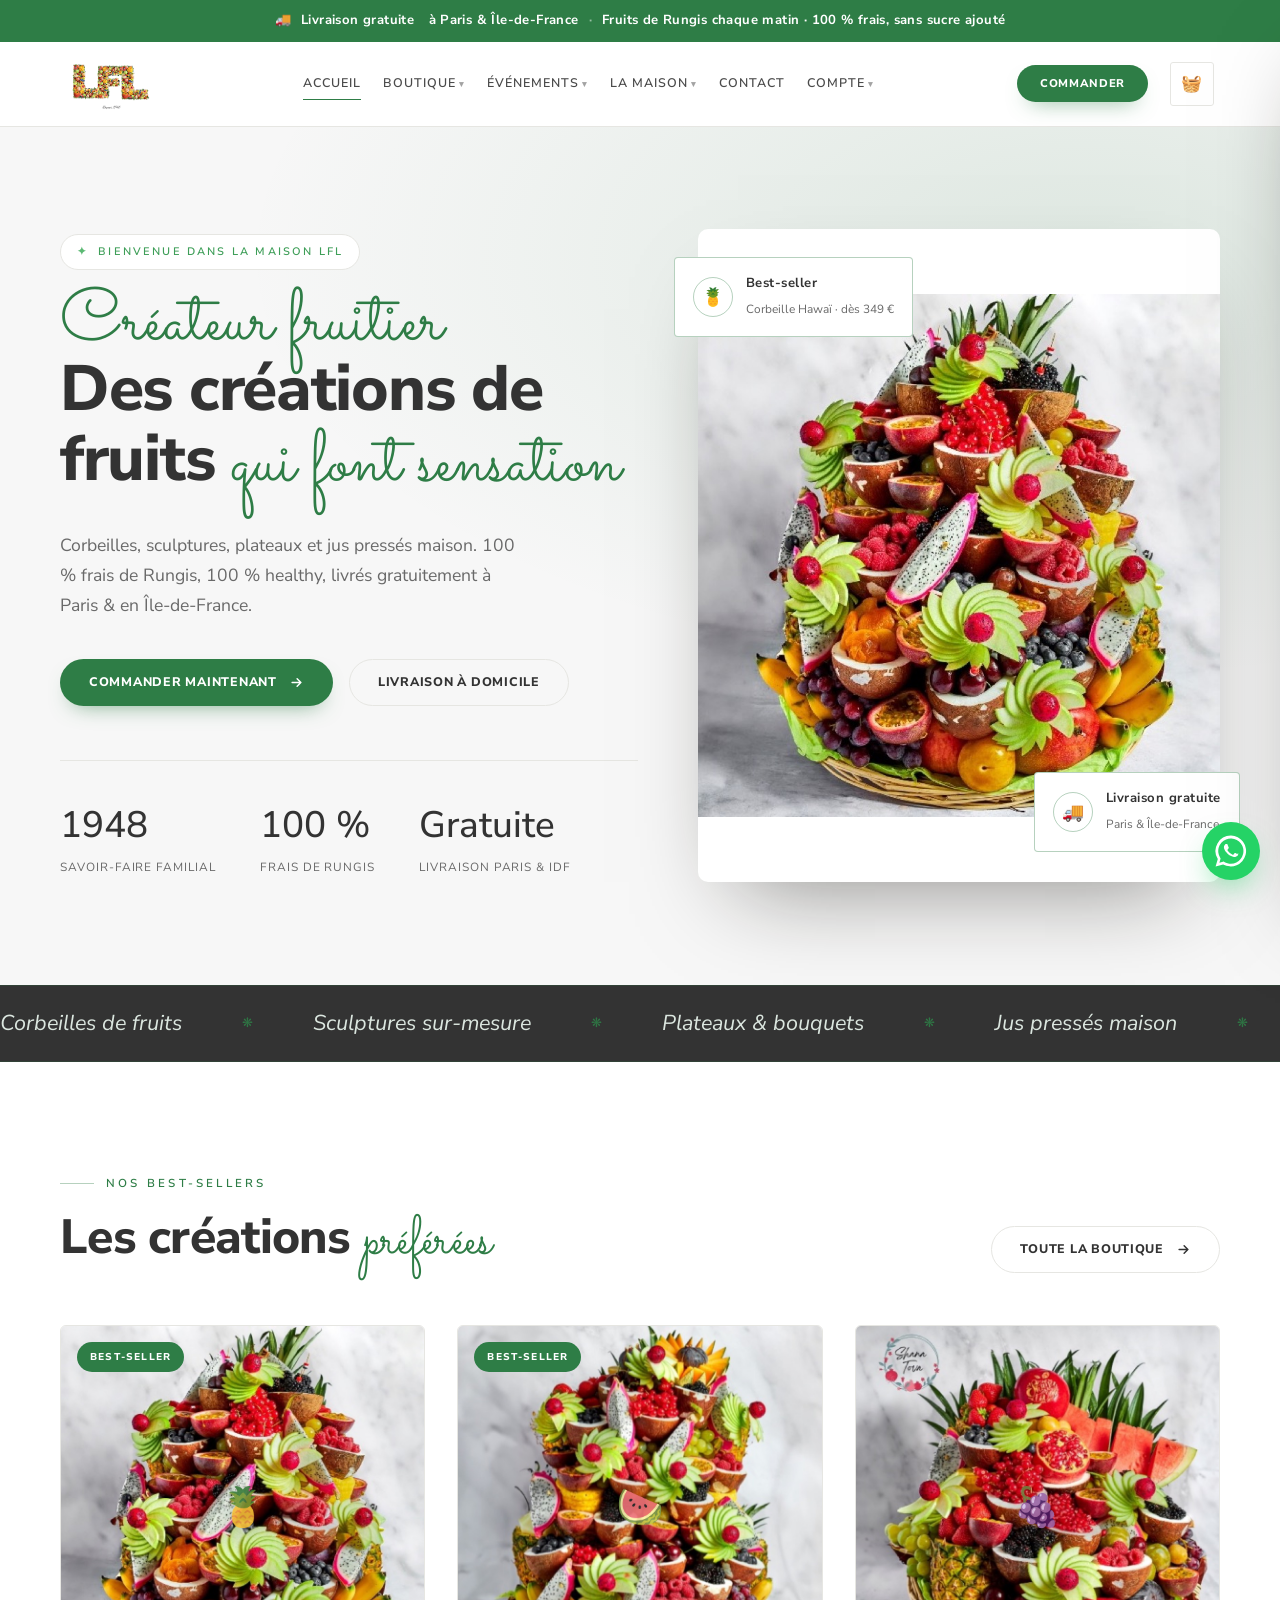
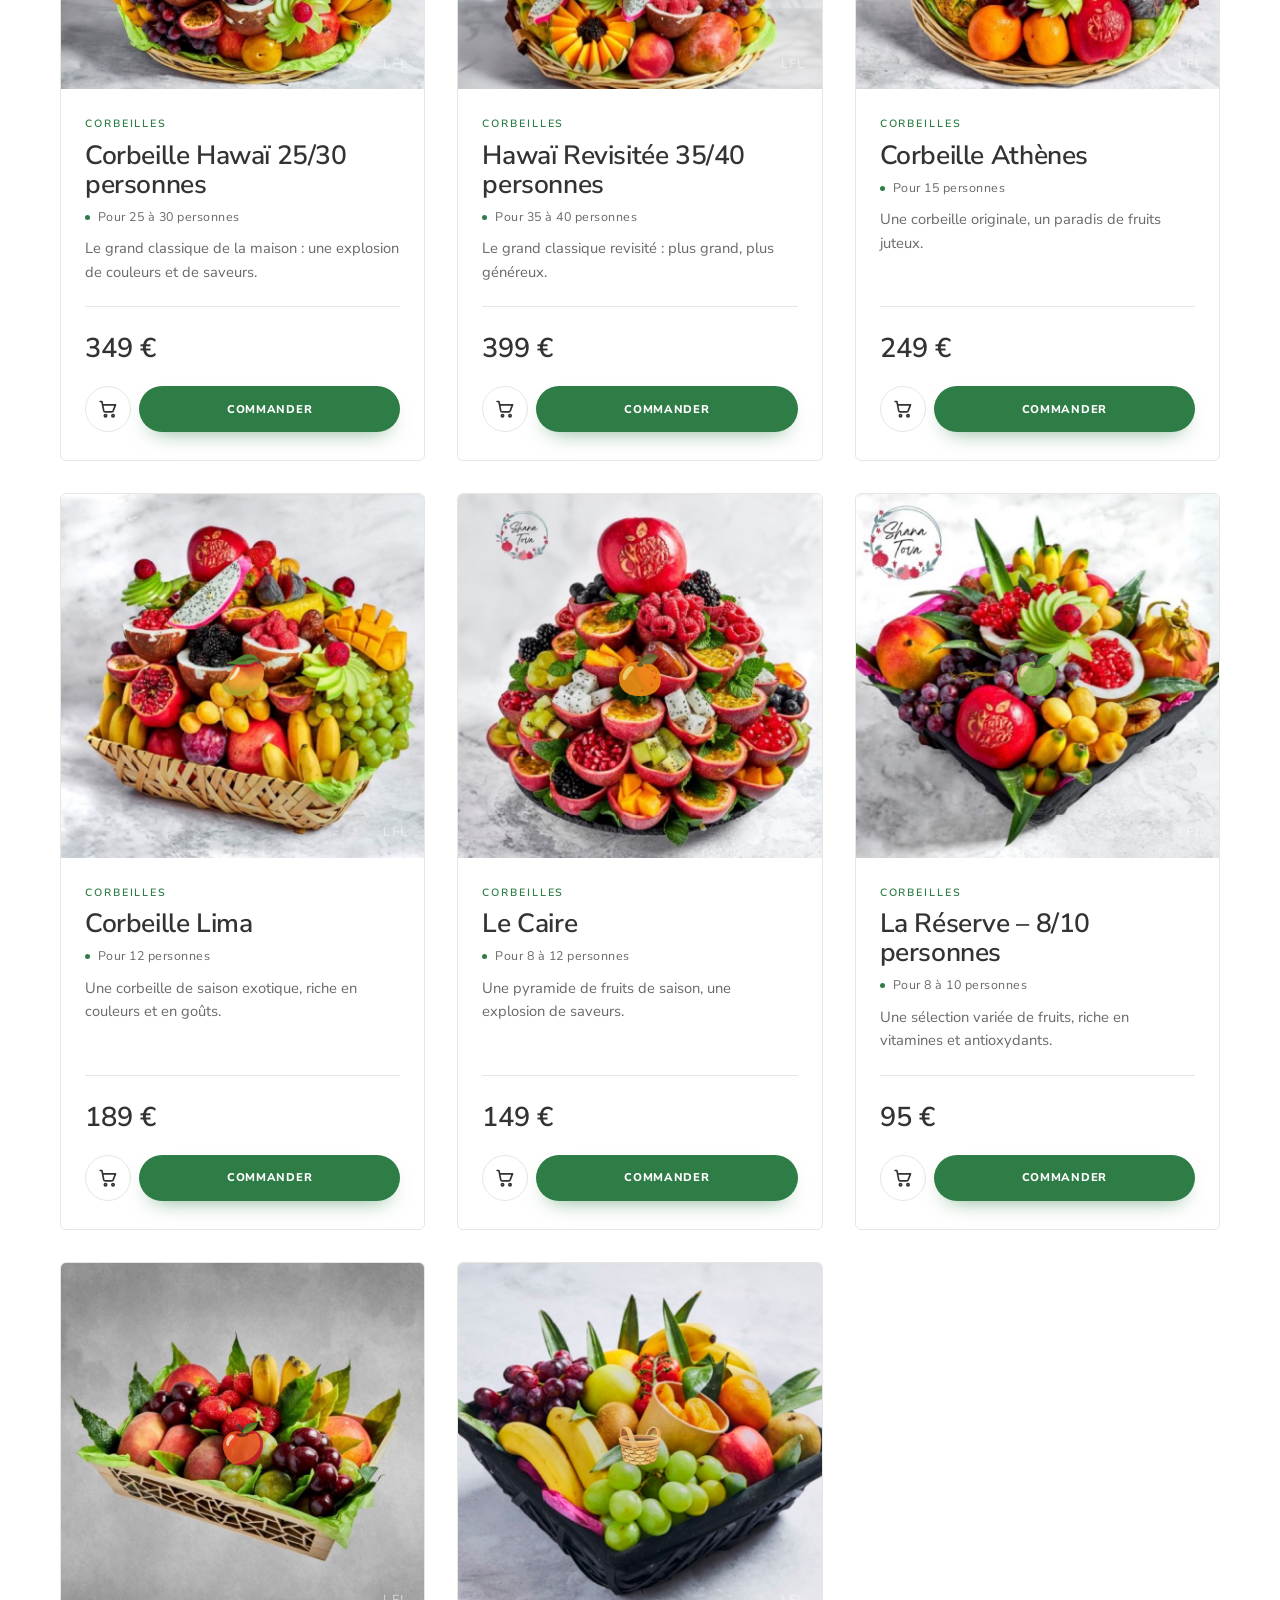
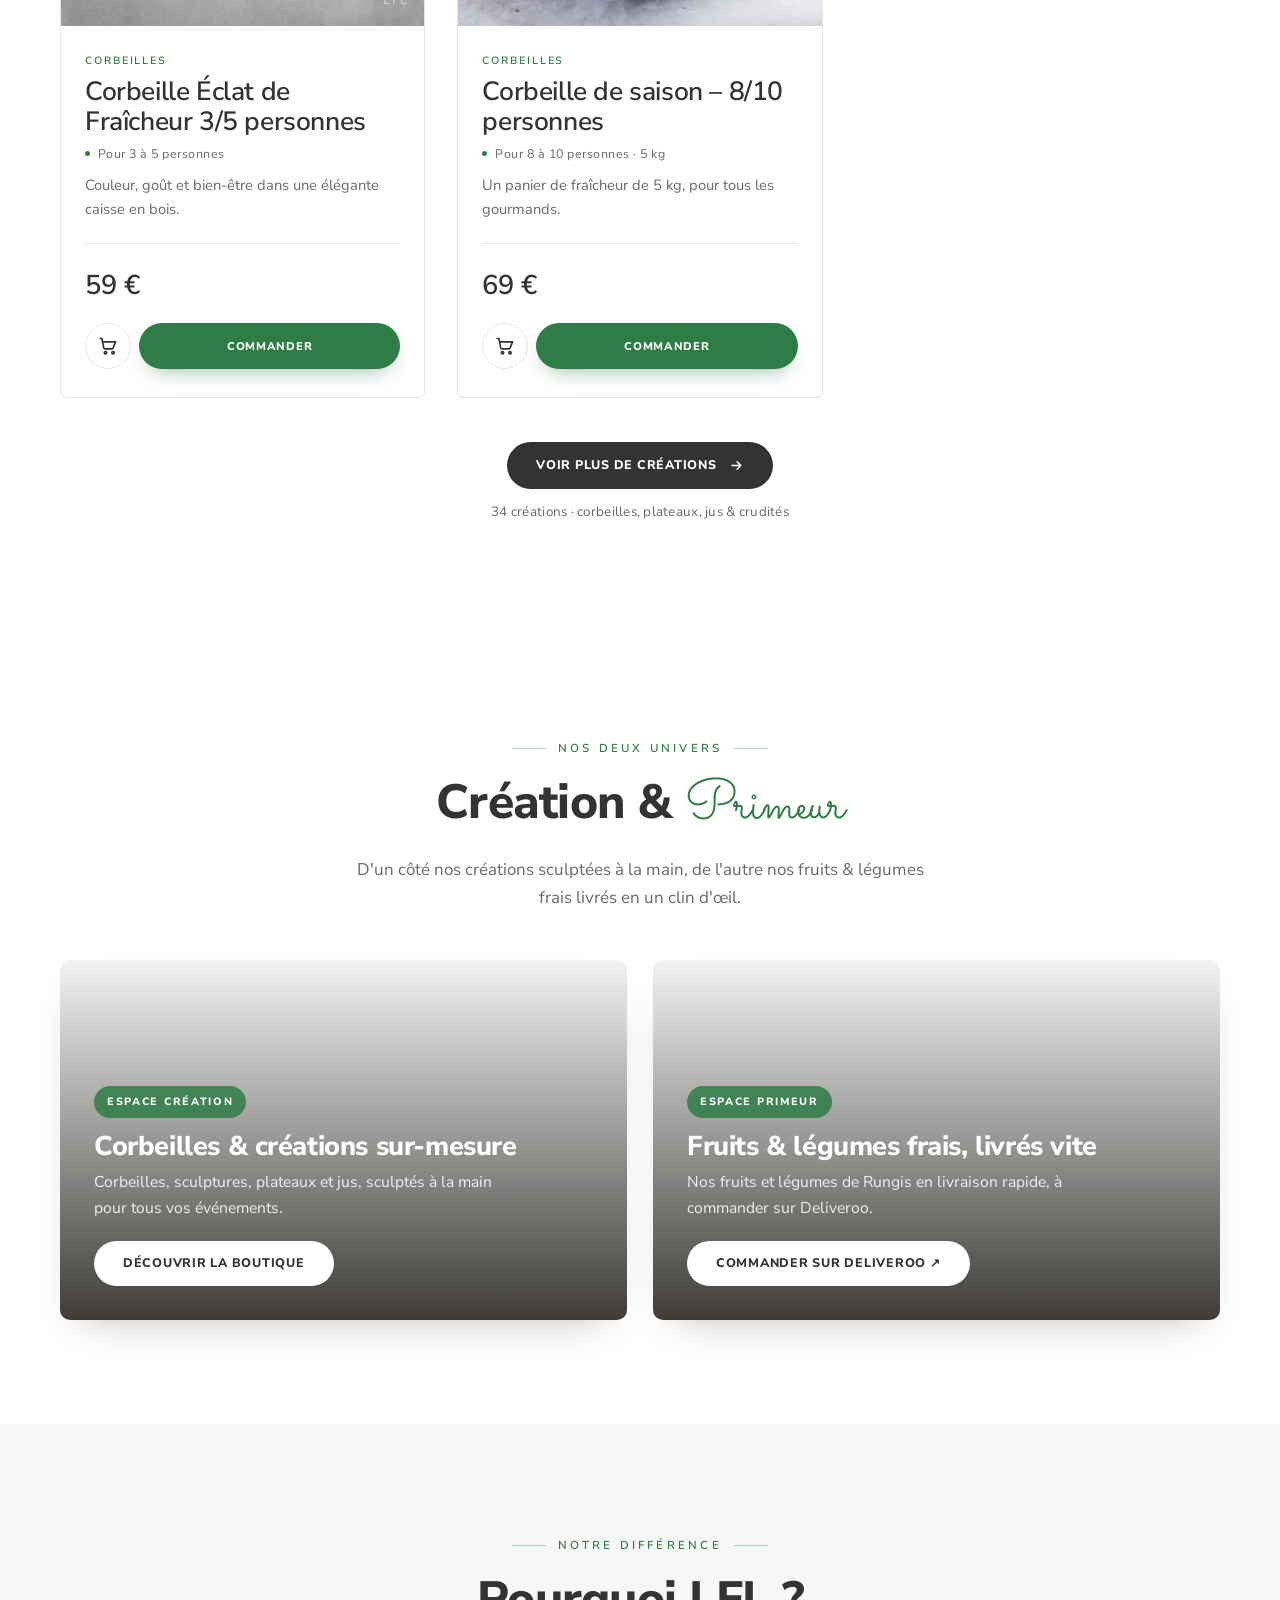
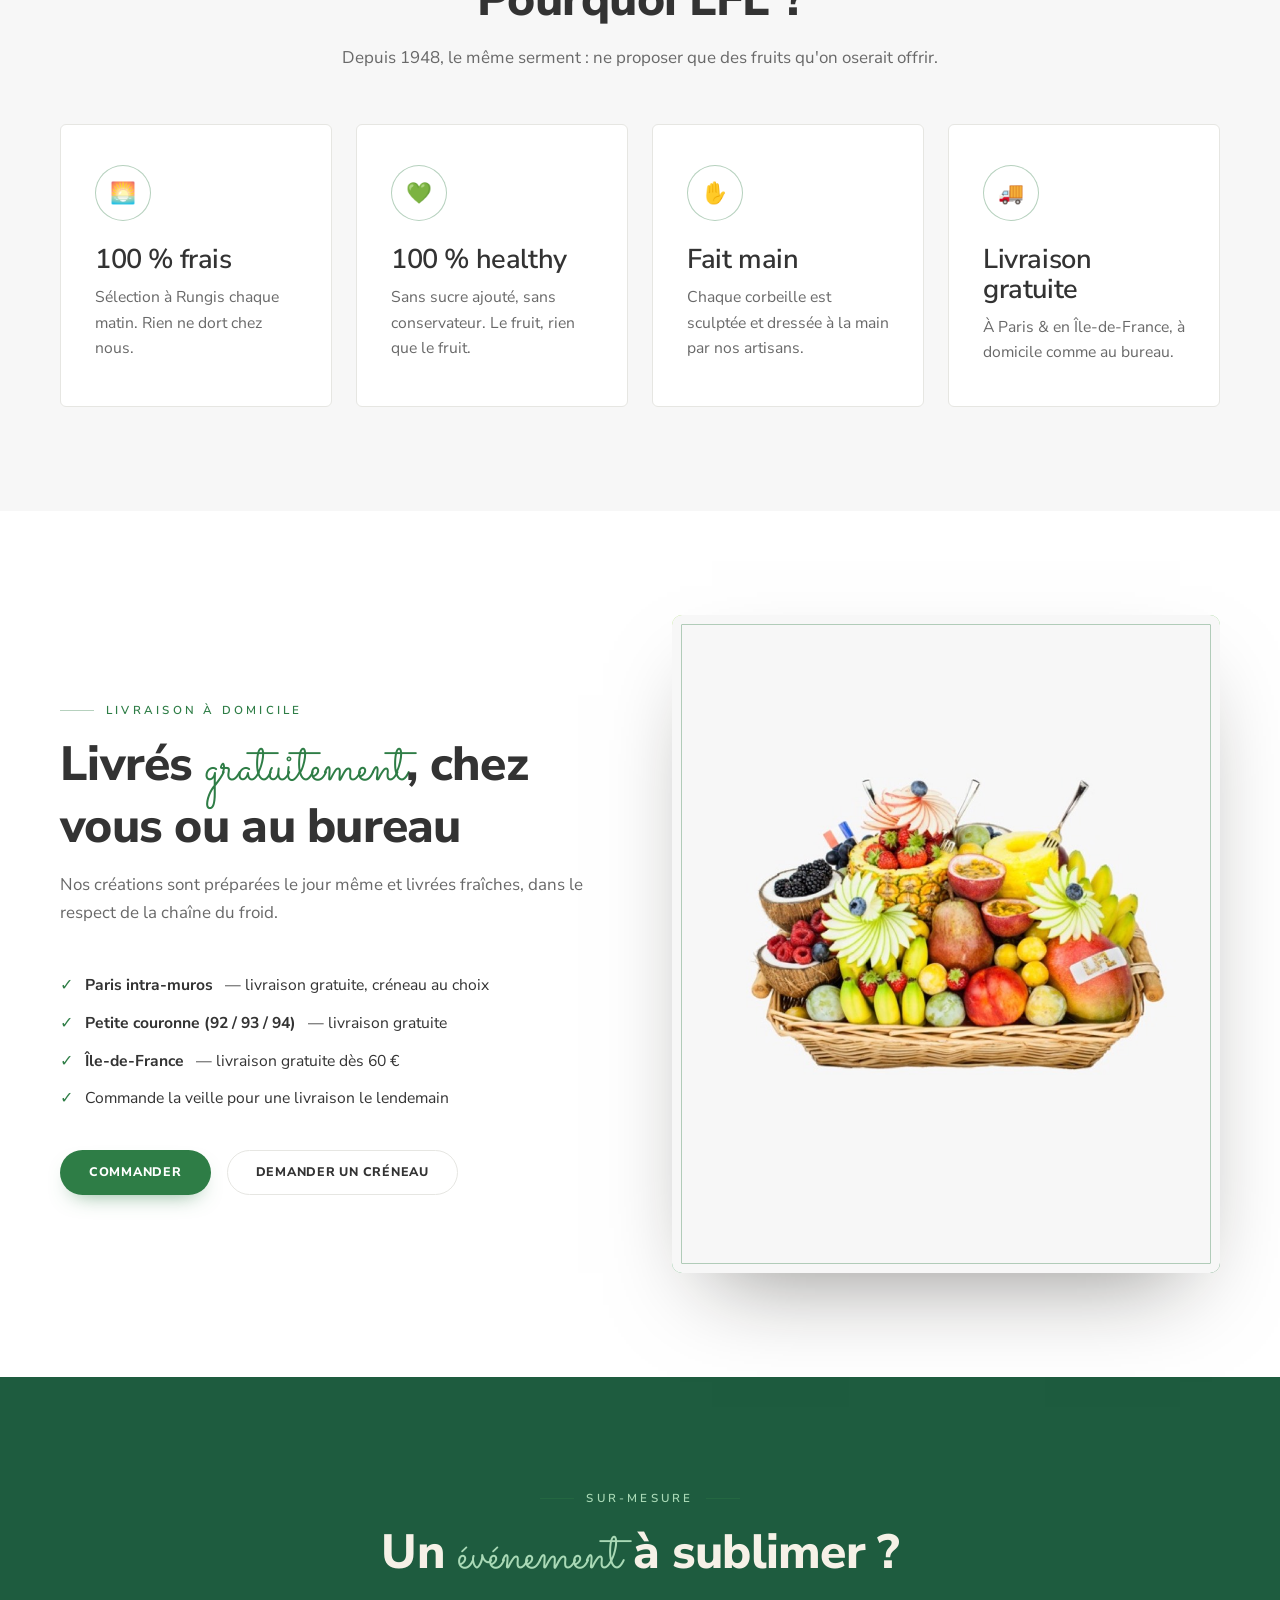
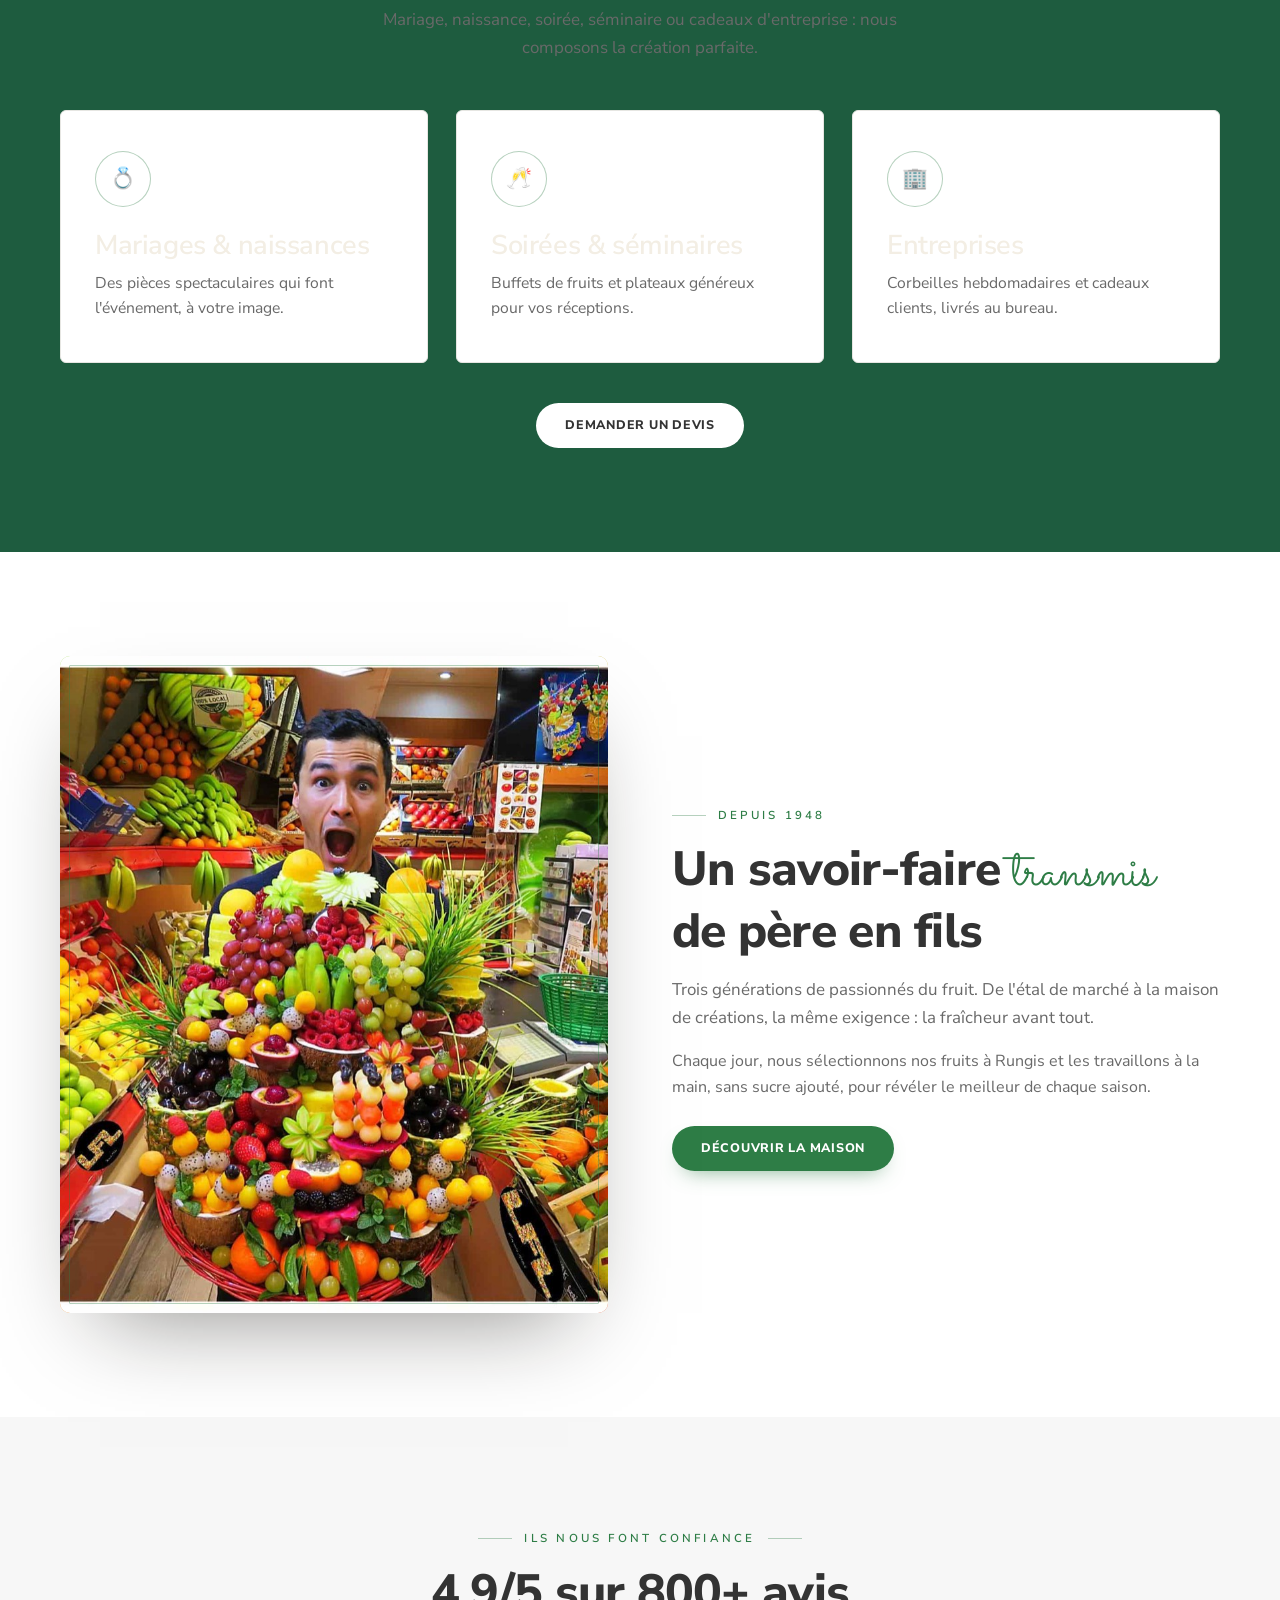
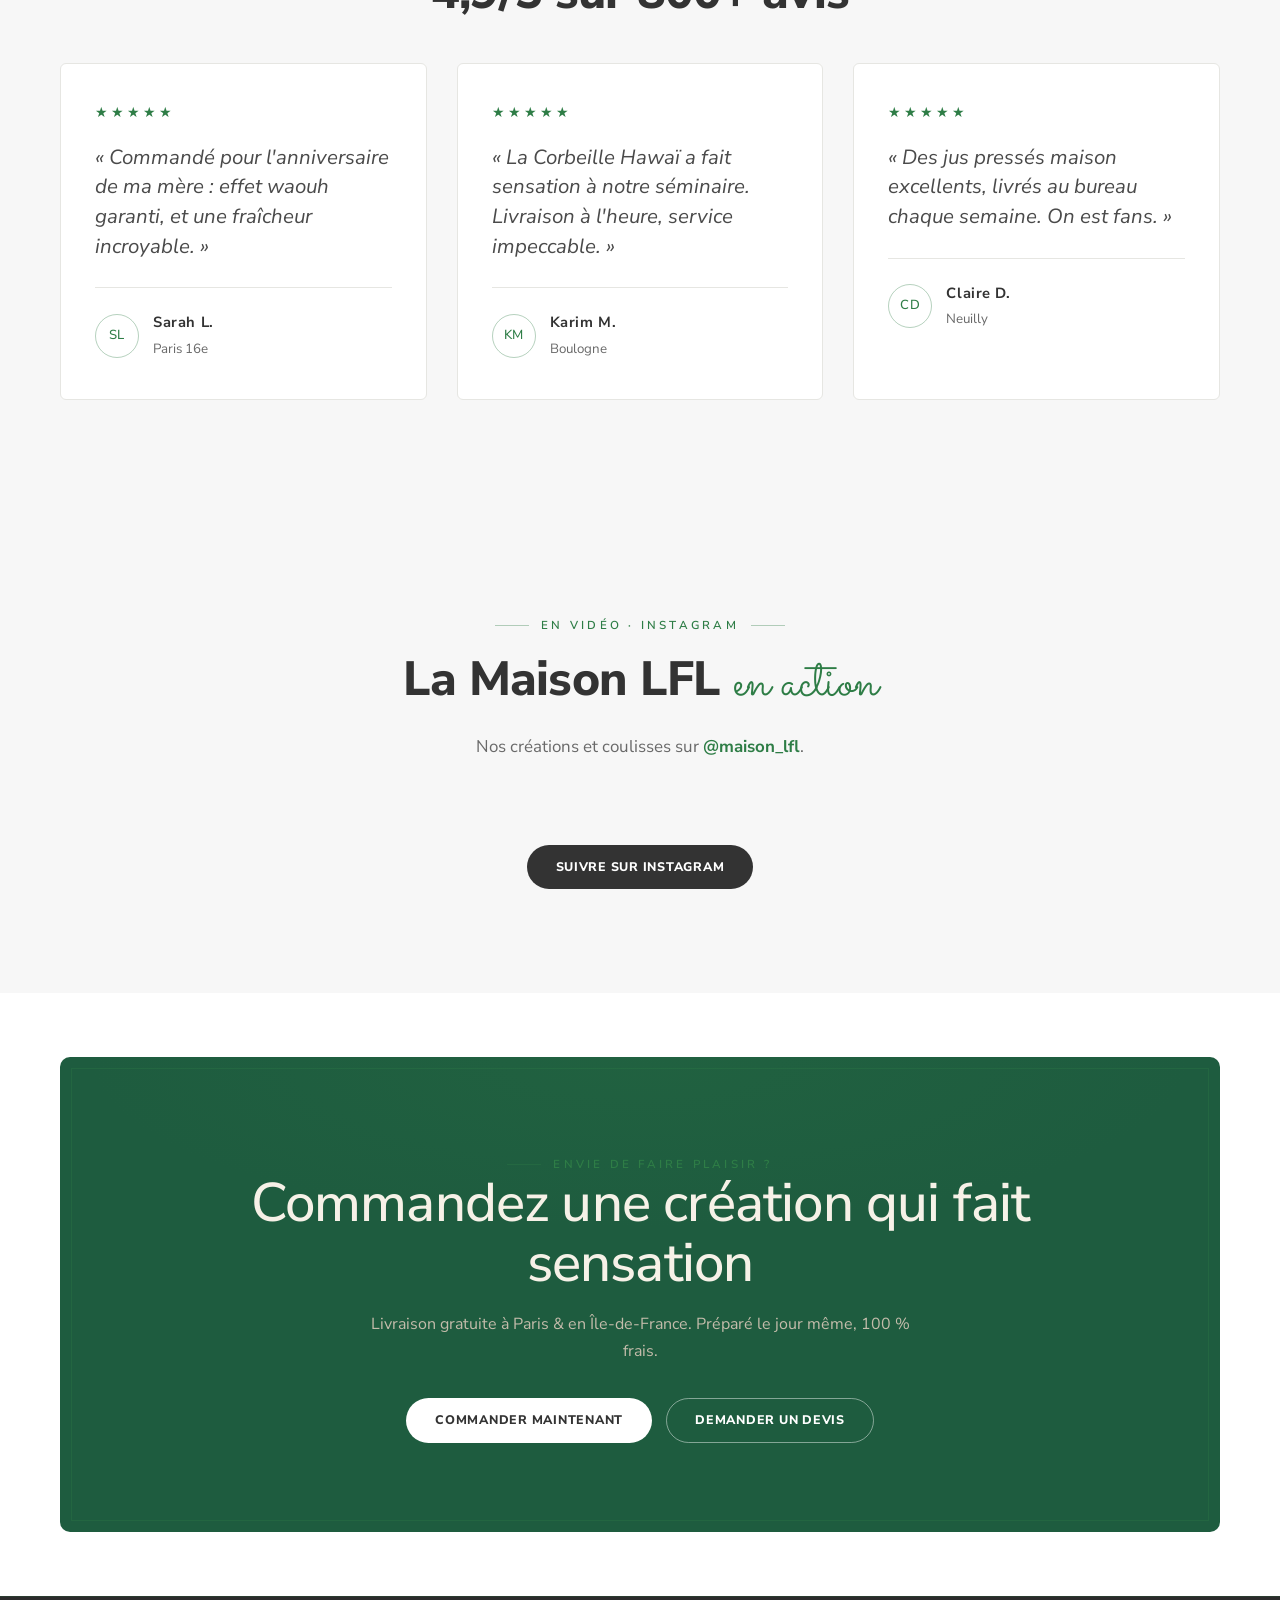
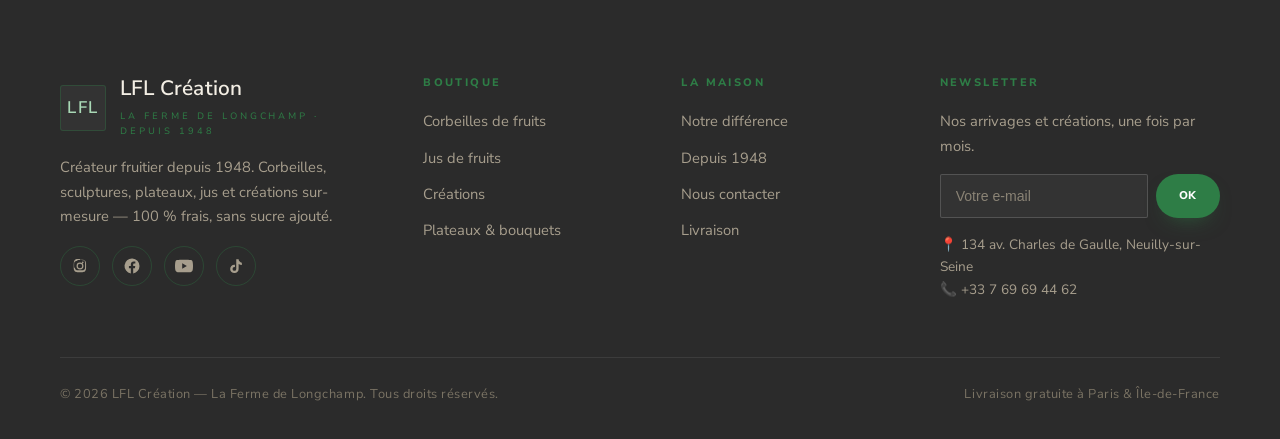
==== commit 1ecc78cd: "Reels : affichés sur une seule rangée (défilement horizontal) Co-Authored-By: Claude Opus 4.8 <norep" ====
--- a/index.html
+++ b/index.html
@@ -7,7 +7,7 @@
 <meta name="description" content="LFL Création, La Ferme de Longchamp : créateur fruitier depuis 1948. Corbeilles, sculptures, plateaux et jus pressés maison. 100 % frais de Rungis, livraison gratuite à Paris & Île-de-France.">
 <link rel="preconnect" href="https://fonts.googleapis.com">
 <link rel="preconnect" href="https://fonts.gstatic.com" crossorigin>
-<link rel="stylesheet" href="assets/css/style.css?v=21">
+<link rel="stylesheet" href="assets/css/style.css?v=22">
 <link rel="icon" href="data:image/svg+xml,<svg xmlns='http://www.w3.org/2000/svg' viewBox='0 0 100 100'><text y='.9em' font-size='90'>🍉</text></svg>">
 </head>
 <body>
--- a/assets/css/style.css
+++ b/assets/css/style.css
@@ -403,9 +403,10 @@
 .see-more { display: flex; flex-direction: column; align-items: center; gap: 12px; margin-top: 44px; }
 .see-more__count { font-size: .84rem; color: var(--muted); letter-spacing: .02em; }
 
-/* ---------- Reels Instagram (embed officiel) — colonne unique ---------- */
-.reels { display: flex; flex-direction: column; align-items: center; gap: 30px; max-width: 400px; margin: 42px auto 0; }
-.reels .instagram-media { min-width: 0 !important; width: 100% !important; max-width: 400px !important; margin: 0 auto !important; }
+/* ---------- Reels Instagram (embed officiel) — une seule rangée ---------- */
+.reels { display: flex; flex-direction: row; flex-wrap: nowrap; align-items: flex-start; justify-content: center; gap: 20px; margin: 42px auto 0; overflow-x: auto; padding-bottom: 8px; scroll-snap-type: x mandatory; -webkit-overflow-scrolling: touch; }
+.reels .instagram-media { flex: 0 0 300px; min-width: 300px !important; width: 300px !important; max-width: 300px !important; margin: 0 !important; scroll-snap-align: center; }
+@media (max-width: 680px){ .reels { gap: 14px; justify-content: flex-start; } .reels .instagram-media { flex-basis: 260px; min-width: 260px !important; width: 260px !important; max-width: 260px !important; } }
 
 /* ---------- Bouton WhatsApp flottant ---------- */
 .wa-float { position: fixed; right: 20px; bottom: 20px; z-index: 120; width: 58px; height: 58px; border-radius: 999px; background: #25D366; color: #fff; display: grid; place-items: center; box-shadow: 0 14px 30px -10px rgba(37,211,102,.6); transition: transform .2s var(--ease); }
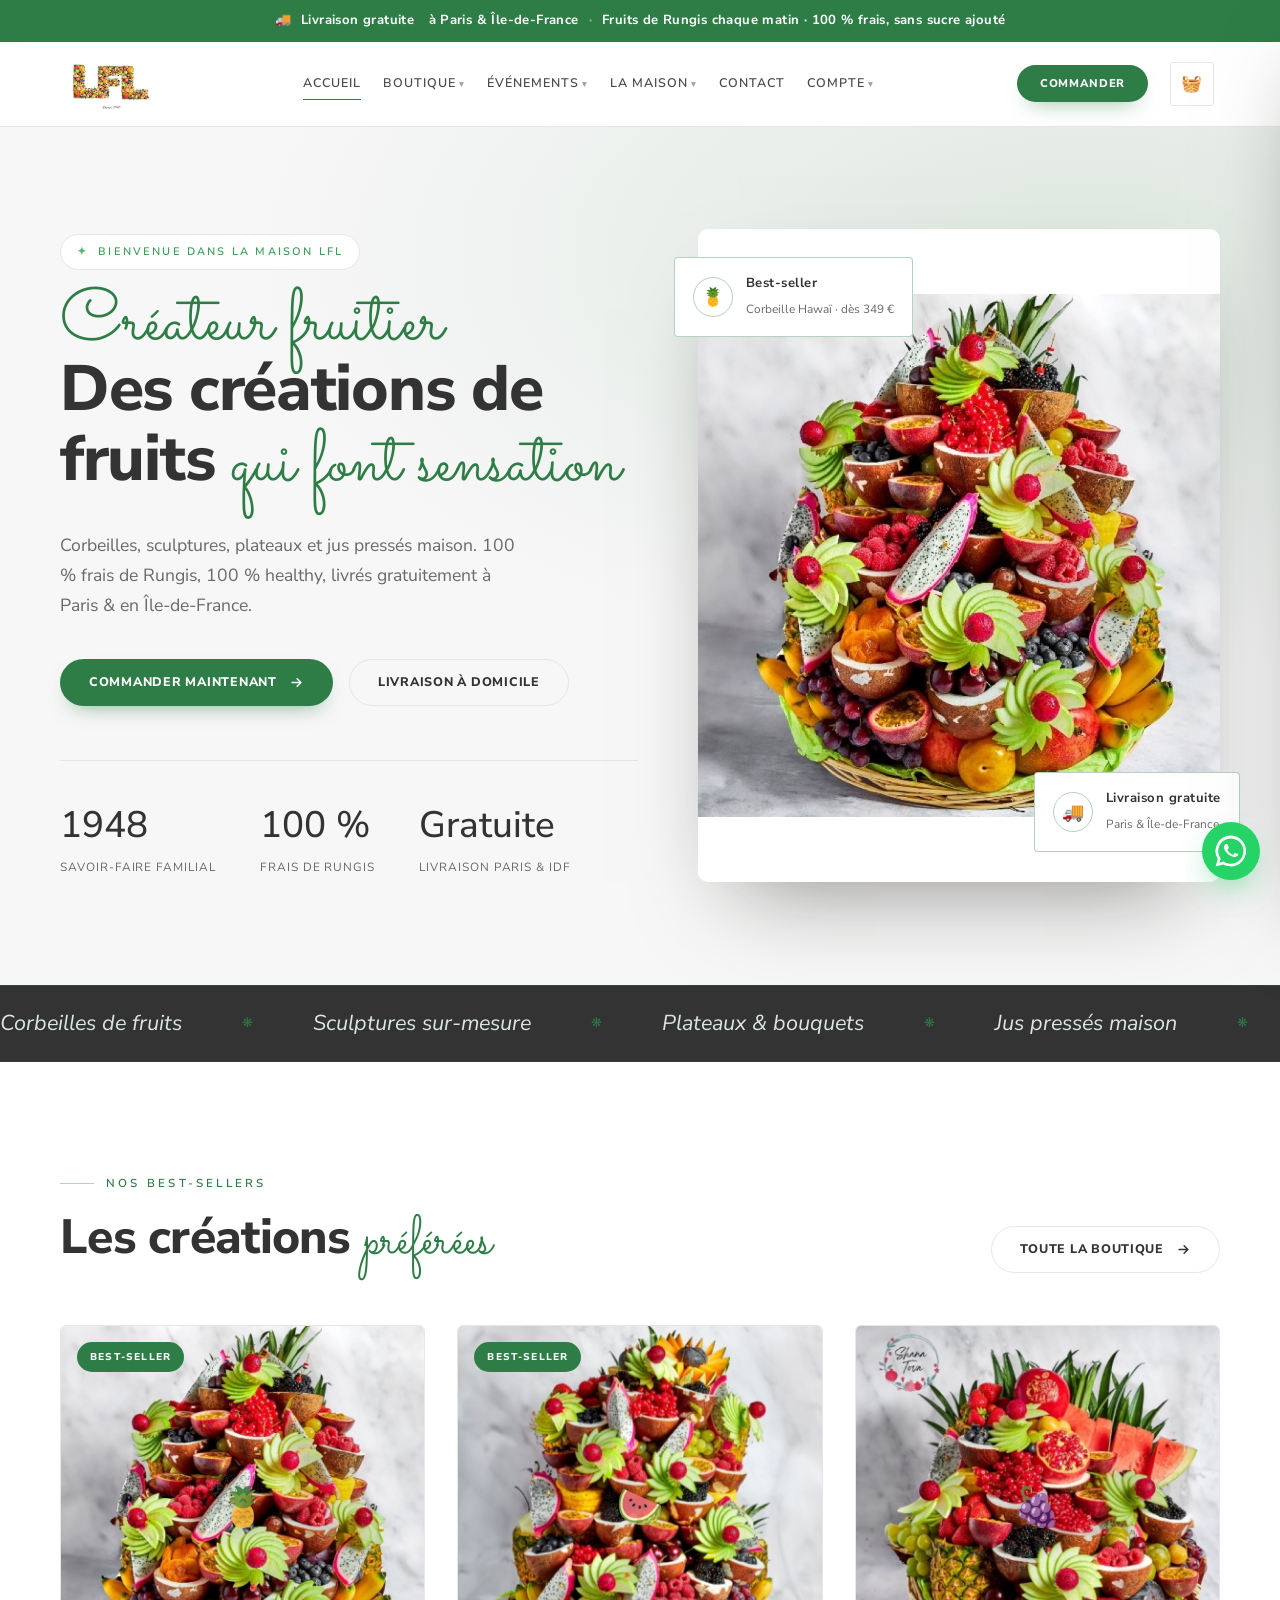
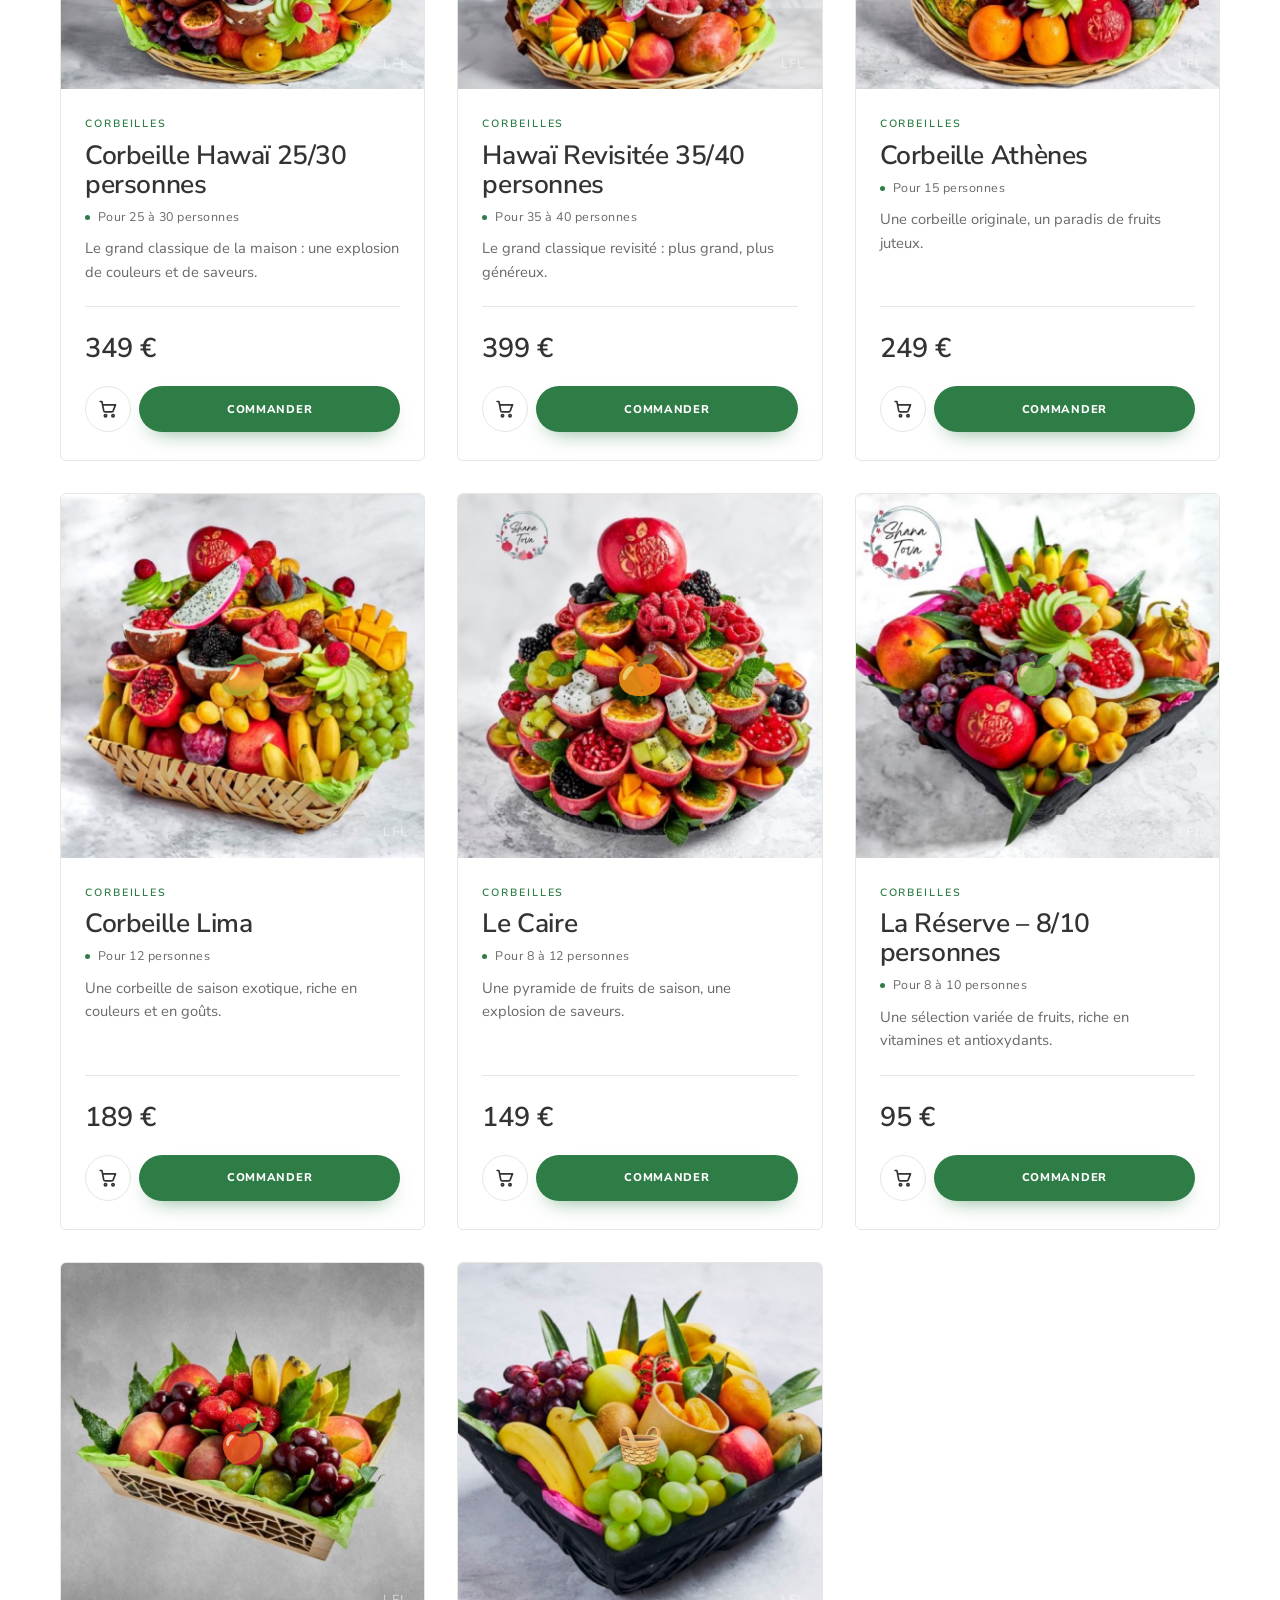
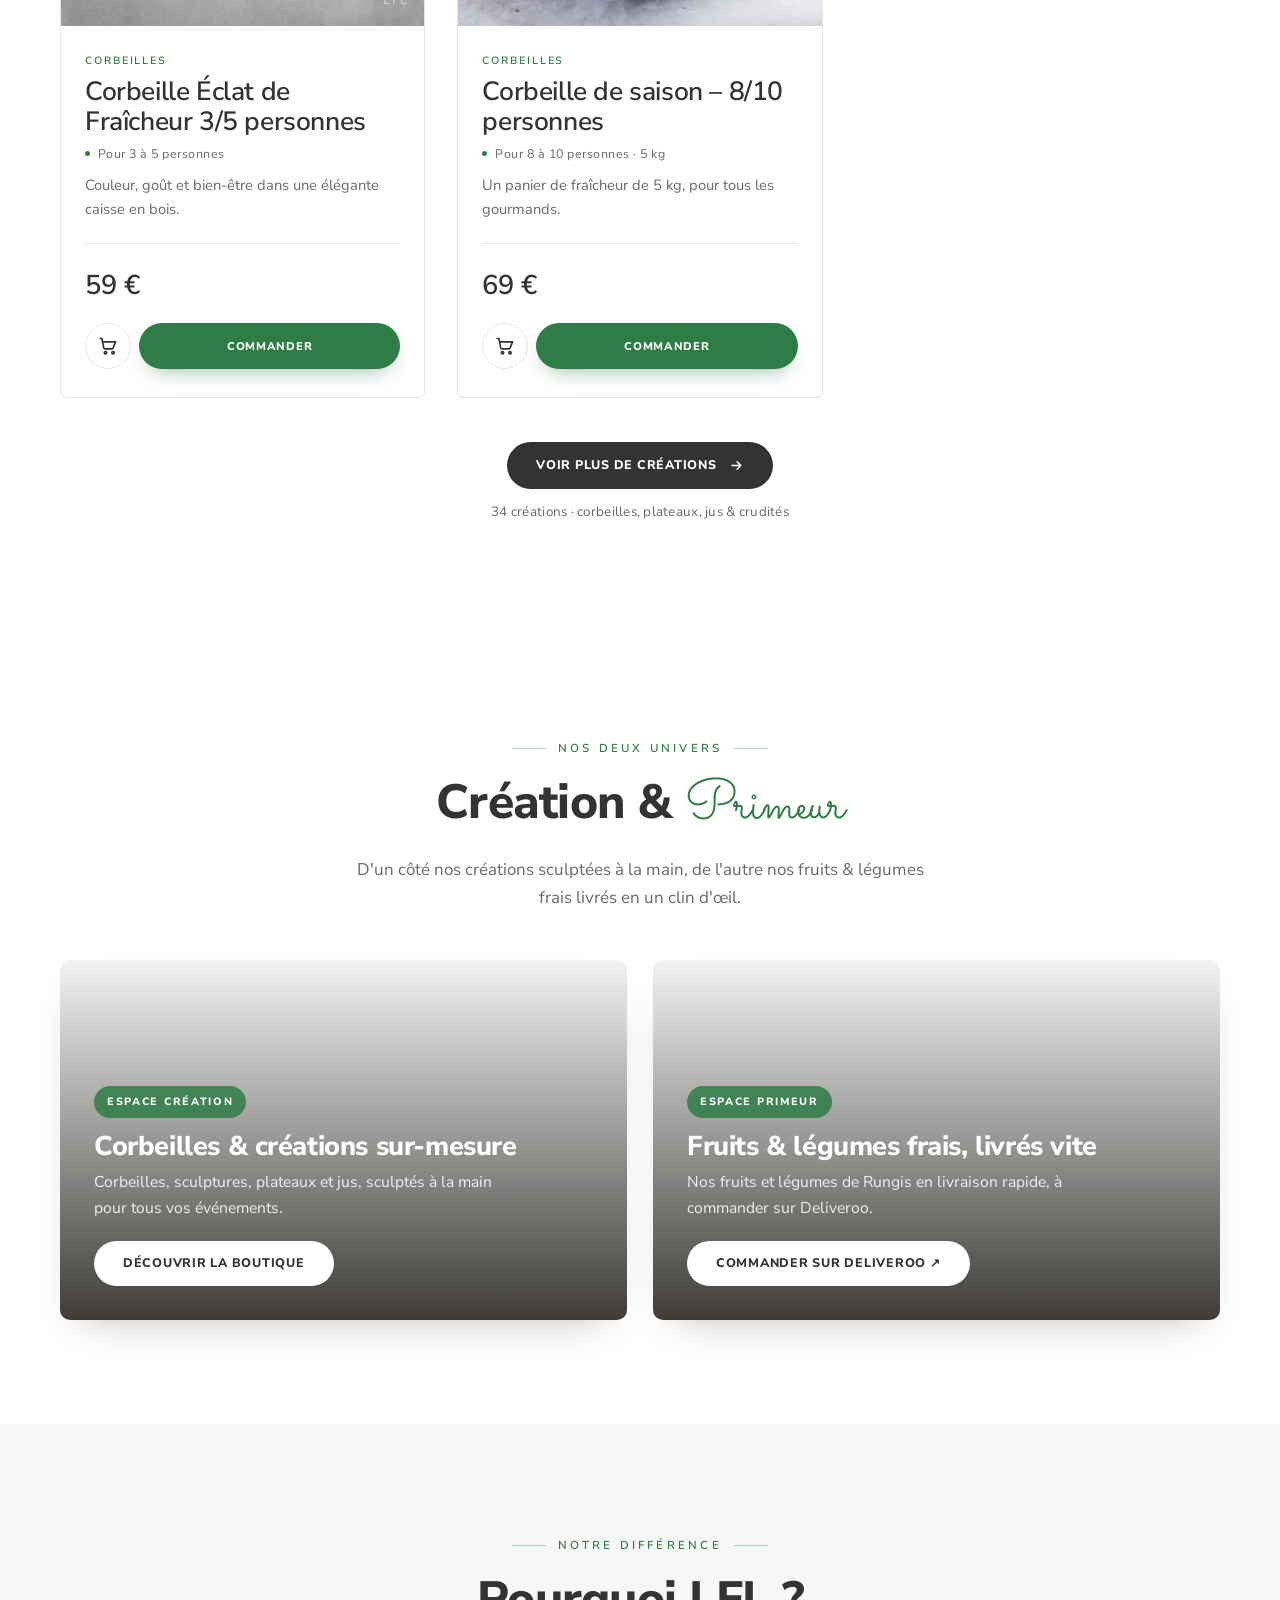
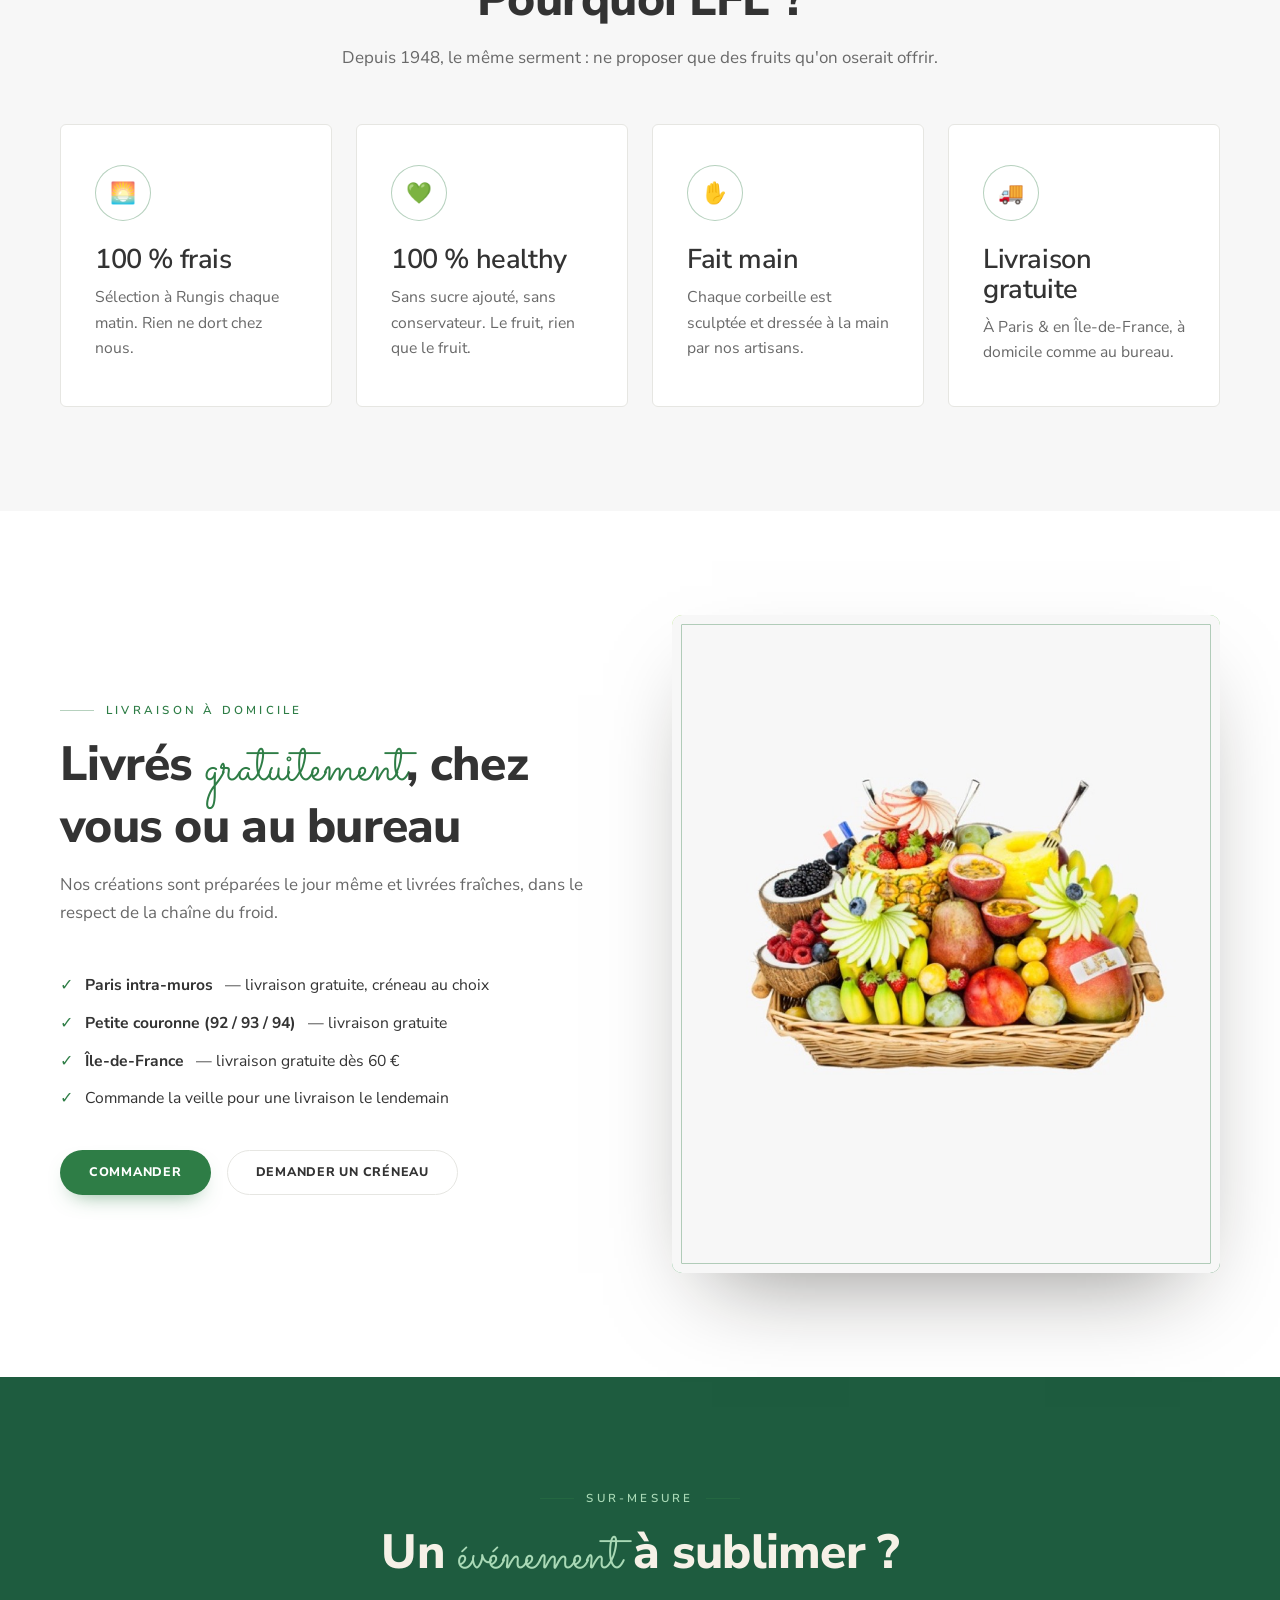
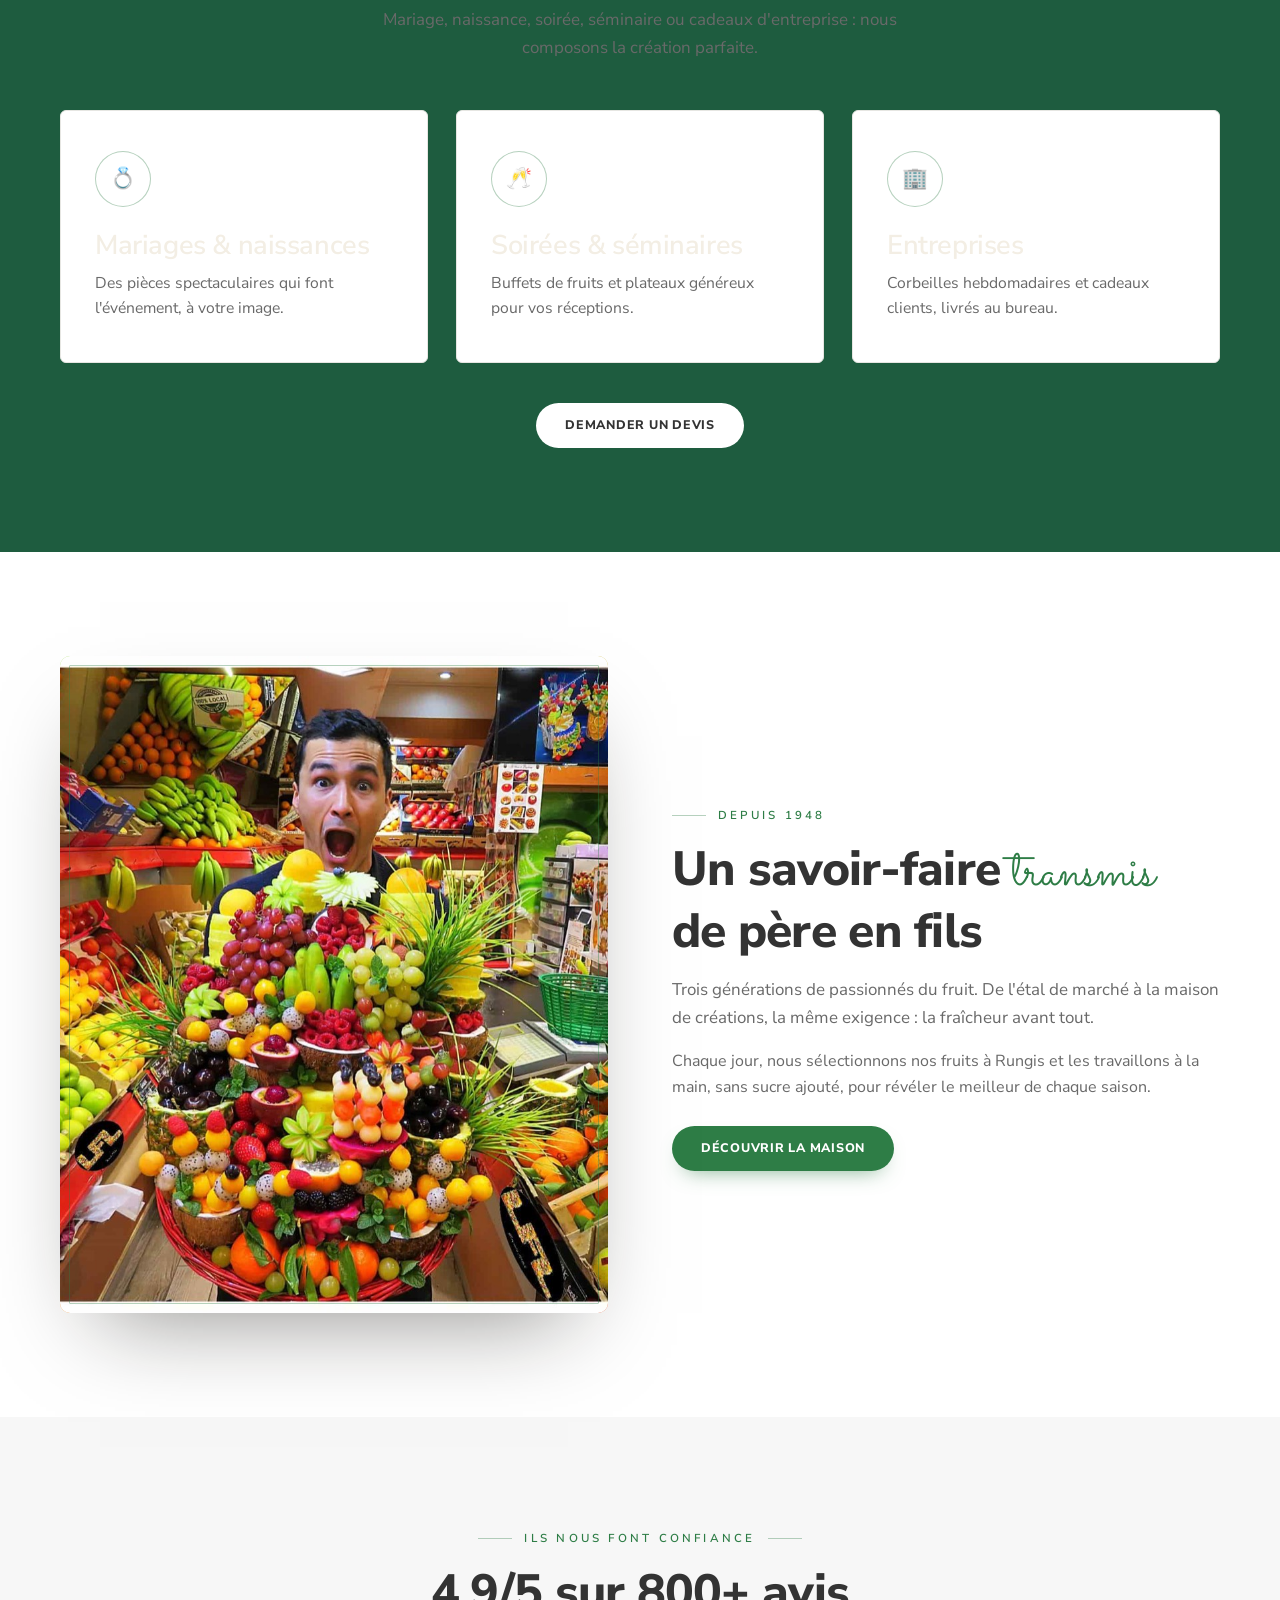
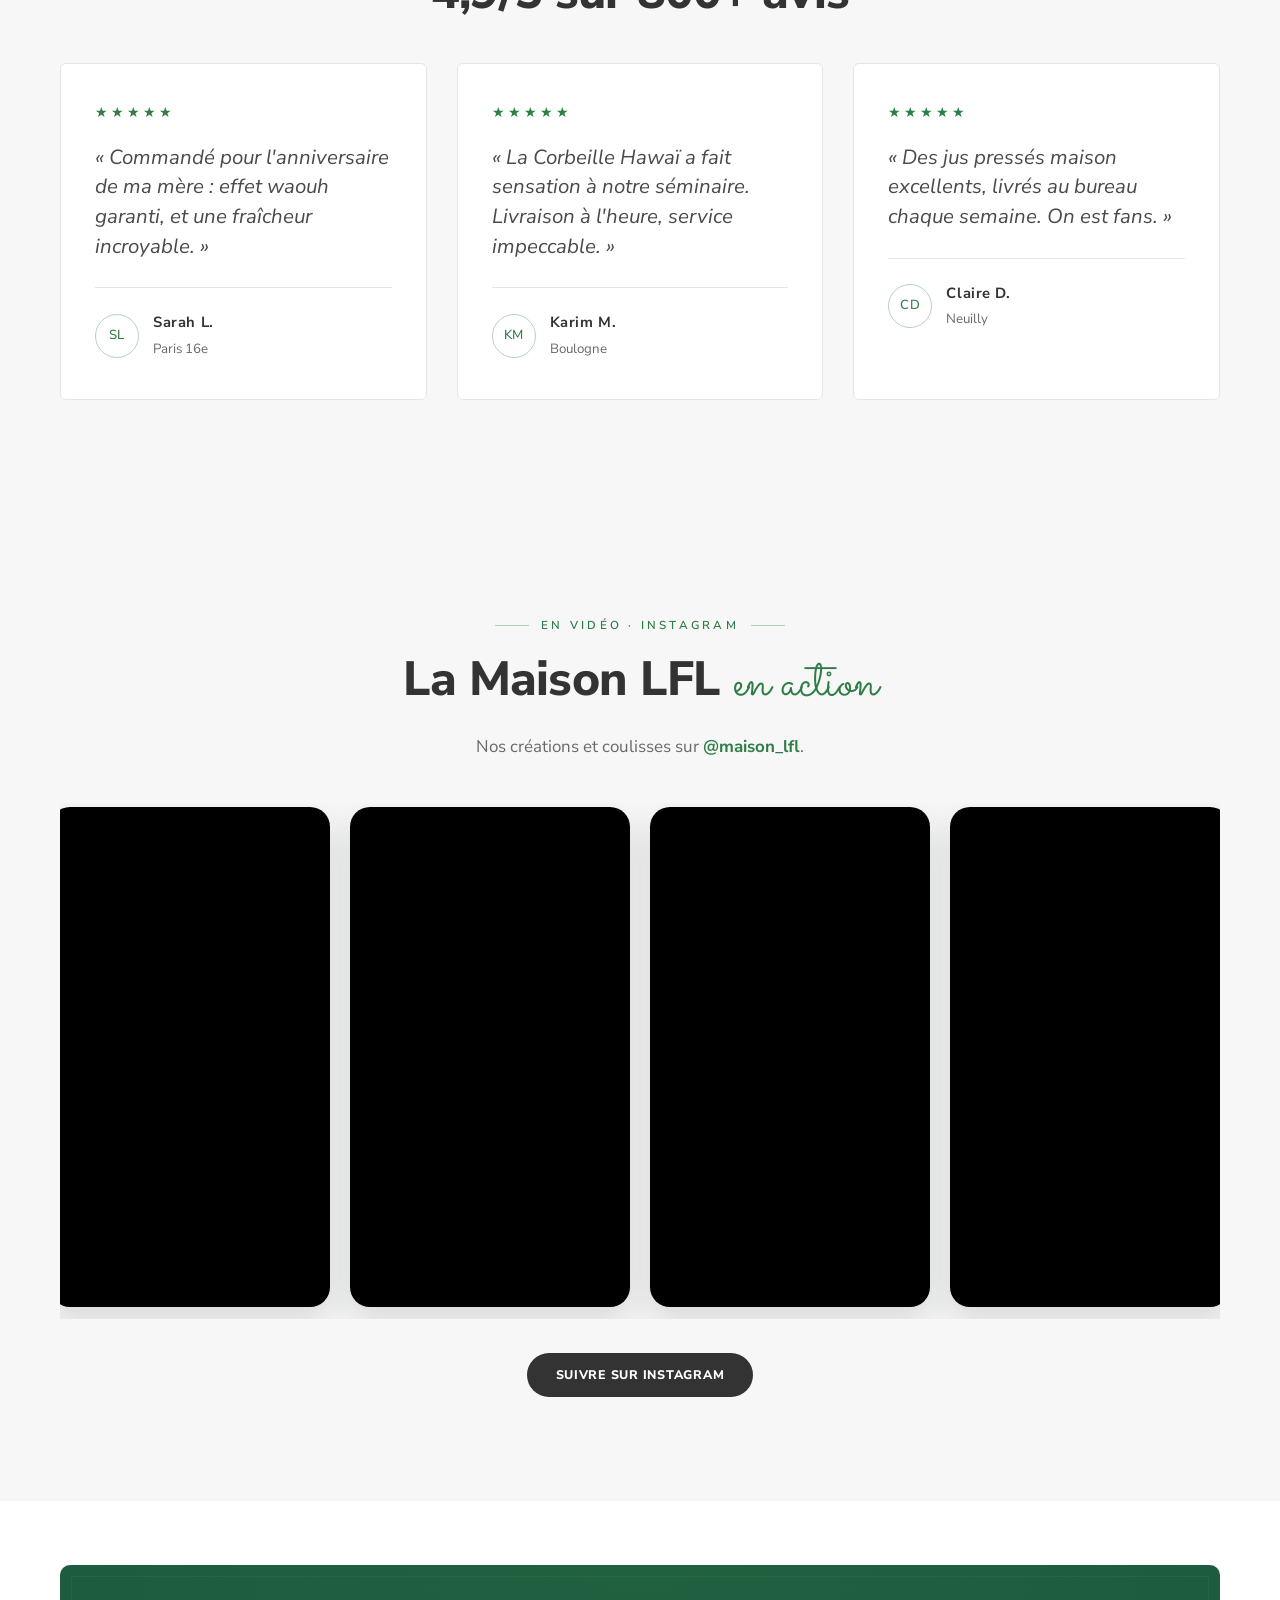
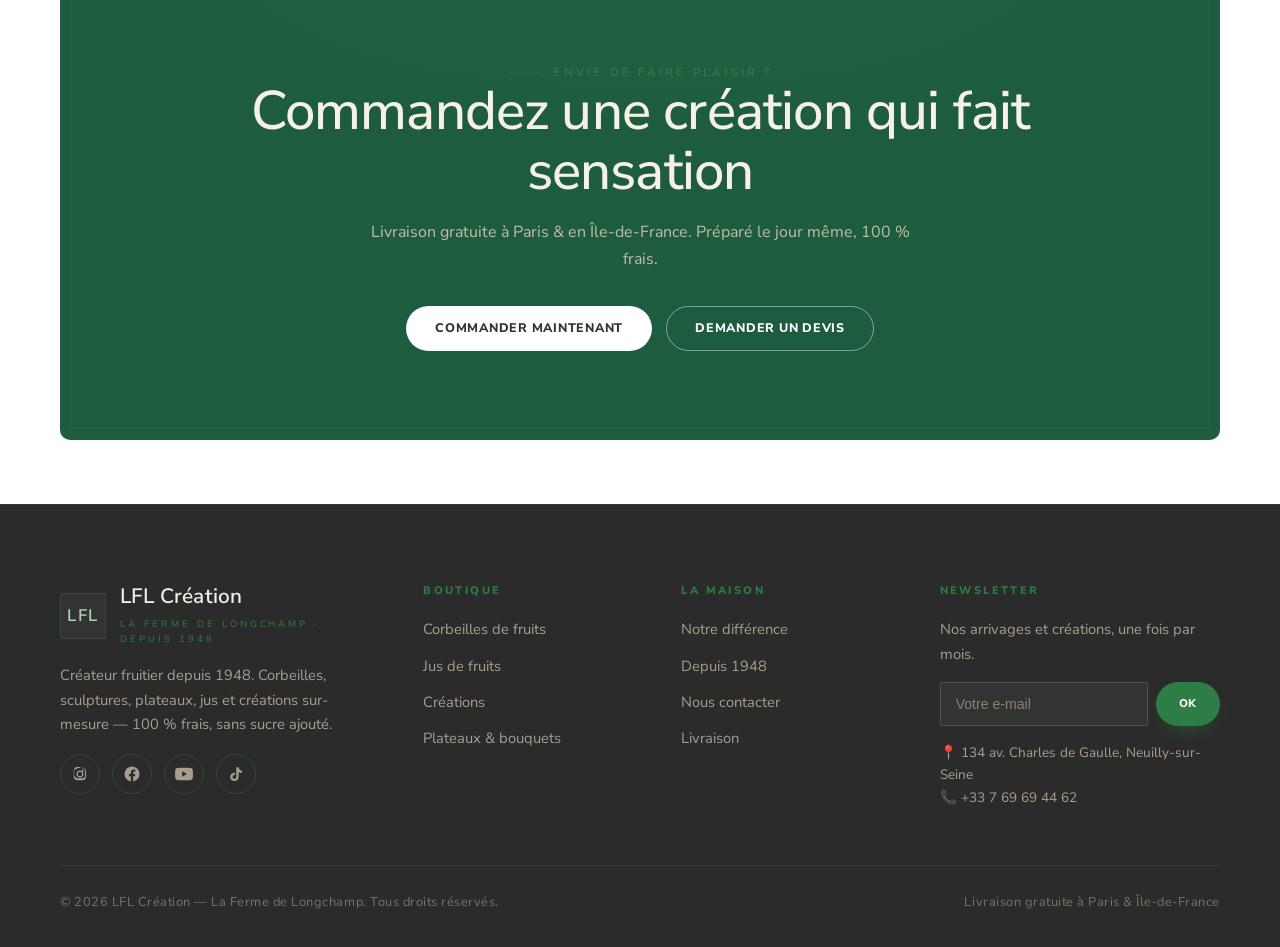
==== commit 46f57706: "Reels : cartes verticales plein cadre, rangée uniforme (fin des bandes noires) Co-Authored-By: Claud" ====
--- a/index.html
+++ b/index.html
@@ -7,7 +7,7 @@
 <meta name="description" content="LFL Création, La Ferme de Longchamp : créateur fruitier depuis 1948. Corbeilles, sculptures, plateaux et jus pressés maison. 100 % frais de Rungis, livraison gratuite à Paris & Île-de-France.">
 <link rel="preconnect" href="https://fonts.googleapis.com">
 <link rel="preconnect" href="https://fonts.gstatic.com" crossorigin>
-<link rel="stylesheet" href="assets/css/style.css?v=22">
+<link rel="stylesheet" href="assets/css/style.css?v=23">
 <link rel="icon" href="data:image/svg+xml,<svg xmlns='http://www.w3.org/2000/svg' viewBox='0 0 100 100'><text y='.9em' font-size='90'>🍉</text></svg>">
 </head>
 <body>
@@ -261,12 +261,11 @@
       <p class="section-lead">Nos créations et coulisses sur <a href="https://www.instagram.com/maison_lfl/" target="_blank" rel="noopener noreferrer" style="color:var(--green-700);font-weight:700">@maison_lfl</a>.</p>
     </div>
     <div class="reels">
-      <blockquote class="instagram-media" data-instgrm-permalink="https://www.instagram.com/reel/DY1gwBntMDR/" data-instgrm-version="14"></blockquote>
-      <blockquote class="instagram-media" data-instgrm-permalink="https://www.instagram.com/reel/DTGUTofiFm-/" data-instgrm-version="14"></blockquote>
-      <blockquote class="instagram-media" data-instgrm-permalink="https://www.instagram.com/reel/DURFfWUiCUn/" data-instgrm-version="14"></blockquote>
-      <blockquote class="instagram-media" data-instgrm-permalink="https://www.instagram.com/reel/DUoBBJvjOd7/" data-instgrm-version="14"></blockquote>
-    </div>
-    <script async src="//www.instagram.com/embed.js"></script>
+      <div class="reel"><iframe src="https://www.instagram.com/reel/DY1gwBntMDR/embed/" loading="lazy" scrolling="no" allowtransparency="true" allowfullscreen frameborder="0"></iframe></div>
+      <div class="reel"><iframe src="https://www.instagram.com/reel/DTGUTofiFm-/embed/" loading="lazy" scrolling="no" allowtransparency="true" allowfullscreen frameborder="0"></iframe></div>
+      <div class="reel"><iframe src="https://www.instagram.com/reel/DURFfWUiCUn/embed/" loading="lazy" scrolling="no" allowtransparency="true" allowfullscreen frameborder="0"></iframe></div>
+      <div class="reel"><iframe src="https://www.instagram.com/reel/DUoBBJvjOd7/embed/" loading="lazy" scrolling="no" allowtransparency="true" allowfullscreen frameborder="0"></iframe></div>
+    </div>
     <div class="center" style="margin-top:34px">
       <a href="https://www.instagram.com/maison_lfl/" target="_blank" rel="noopener noreferrer" class="btn btn--dark">Suivre sur Instagram</a>
     </div>
--- a/assets/css/style.css
+++ b/assets/css/style.css
@@ -403,10 +403,11 @@
 .see-more { display: flex; flex-direction: column; align-items: center; gap: 12px; margin-top: 44px; }
 .see-more__count { font-size: .84rem; color: var(--muted); letter-spacing: .02em; }
 
-/* ---------- Reels Instagram (embed officiel) — une seule rangée ---------- */
-.reels { display: flex; flex-direction: row; flex-wrap: nowrap; align-items: flex-start; justify-content: center; gap: 20px; margin: 42px auto 0; overflow-x: auto; padding-bottom: 8px; scroll-snap-type: x mandatory; -webkit-overflow-scrolling: touch; }
-.reels .instagram-media { flex: 0 0 300px; min-width: 300px !important; width: 300px !important; max-width: 300px !important; margin: 0 !important; scroll-snap-align: center; }
-@media (max-width: 680px){ .reels { gap: 14px; justify-content: flex-start; } .reels .instagram-media { flex-basis: 260px; min-width: 260px !important; width: 260px !important; max-width: 260px !important; } }
+/* ---------- Reels Instagram — une seule rangée, cartes verticales ---------- */
+.reels { display: flex; flex-direction: row; flex-wrap: nowrap; align-items: stretch; justify-content: center; gap: 20px; margin: 42px auto 0; overflow-x: auto; padding: 4px 4px 12px; scroll-snap-type: x mandatory; -webkit-overflow-scrolling: touch; }
+.reel { flex: 0 0 280px; width: 280px; height: 500px; border-radius: 20px; overflow: hidden; background: #000; box-shadow: 0 14px 34px rgba(20,40,25,.14); scroll-snap-align: center; }
+.reel iframe { display: block; width: 280px; height: 500px; border: 0; }
+@media (max-width: 680px){ .reels { gap: 14px; justify-content: flex-start; } .reel, .reel iframe { flex-basis: 248px; width: 248px; } }
 
 /* ---------- Bouton WhatsApp flottant ---------- */
 .wa-float { position: fixed; right: 20px; bottom: 20px; z-index: 120; width: 58px; height: 58px; border-radius: 999px; background: #25D366; color: #fff; display: grid; place-items: center; box-shadow: 0 14px 30px -10px rgba(37,211,102,.6); transition: transform .2s var(--ease); }
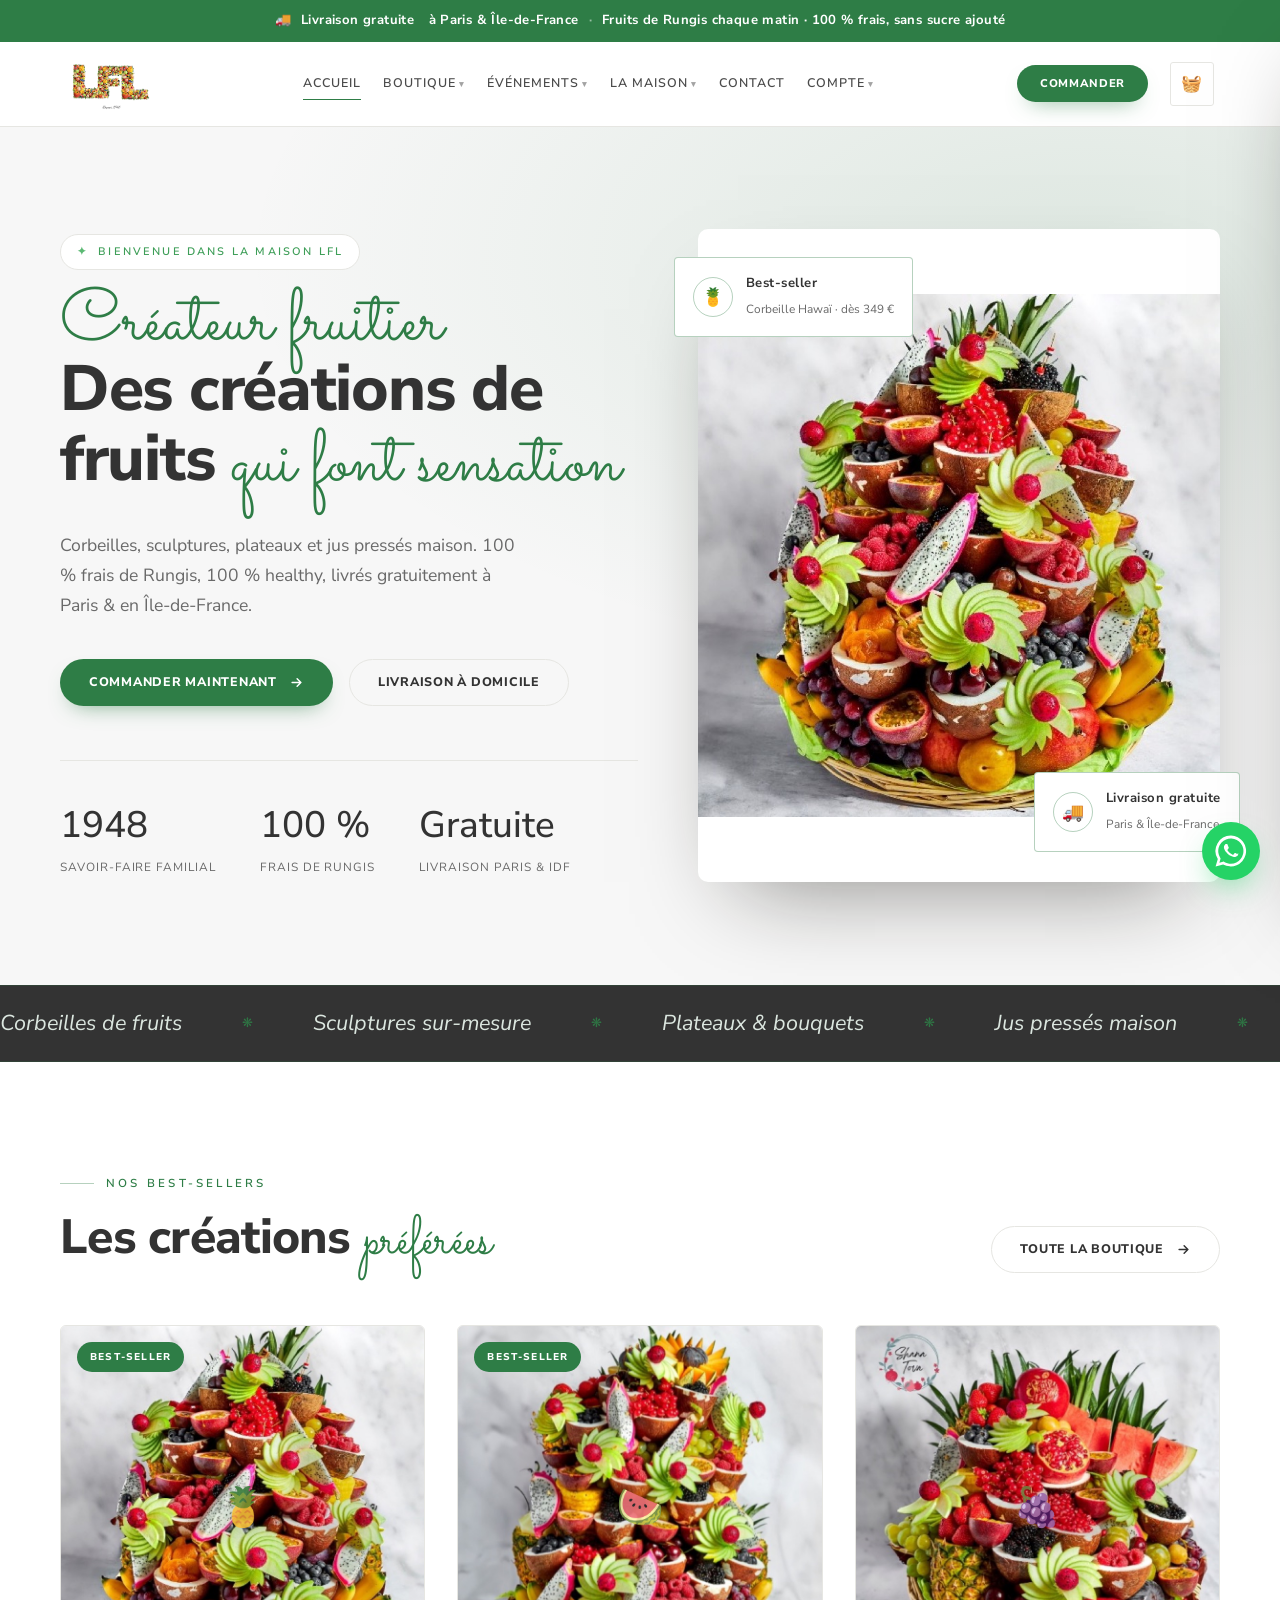
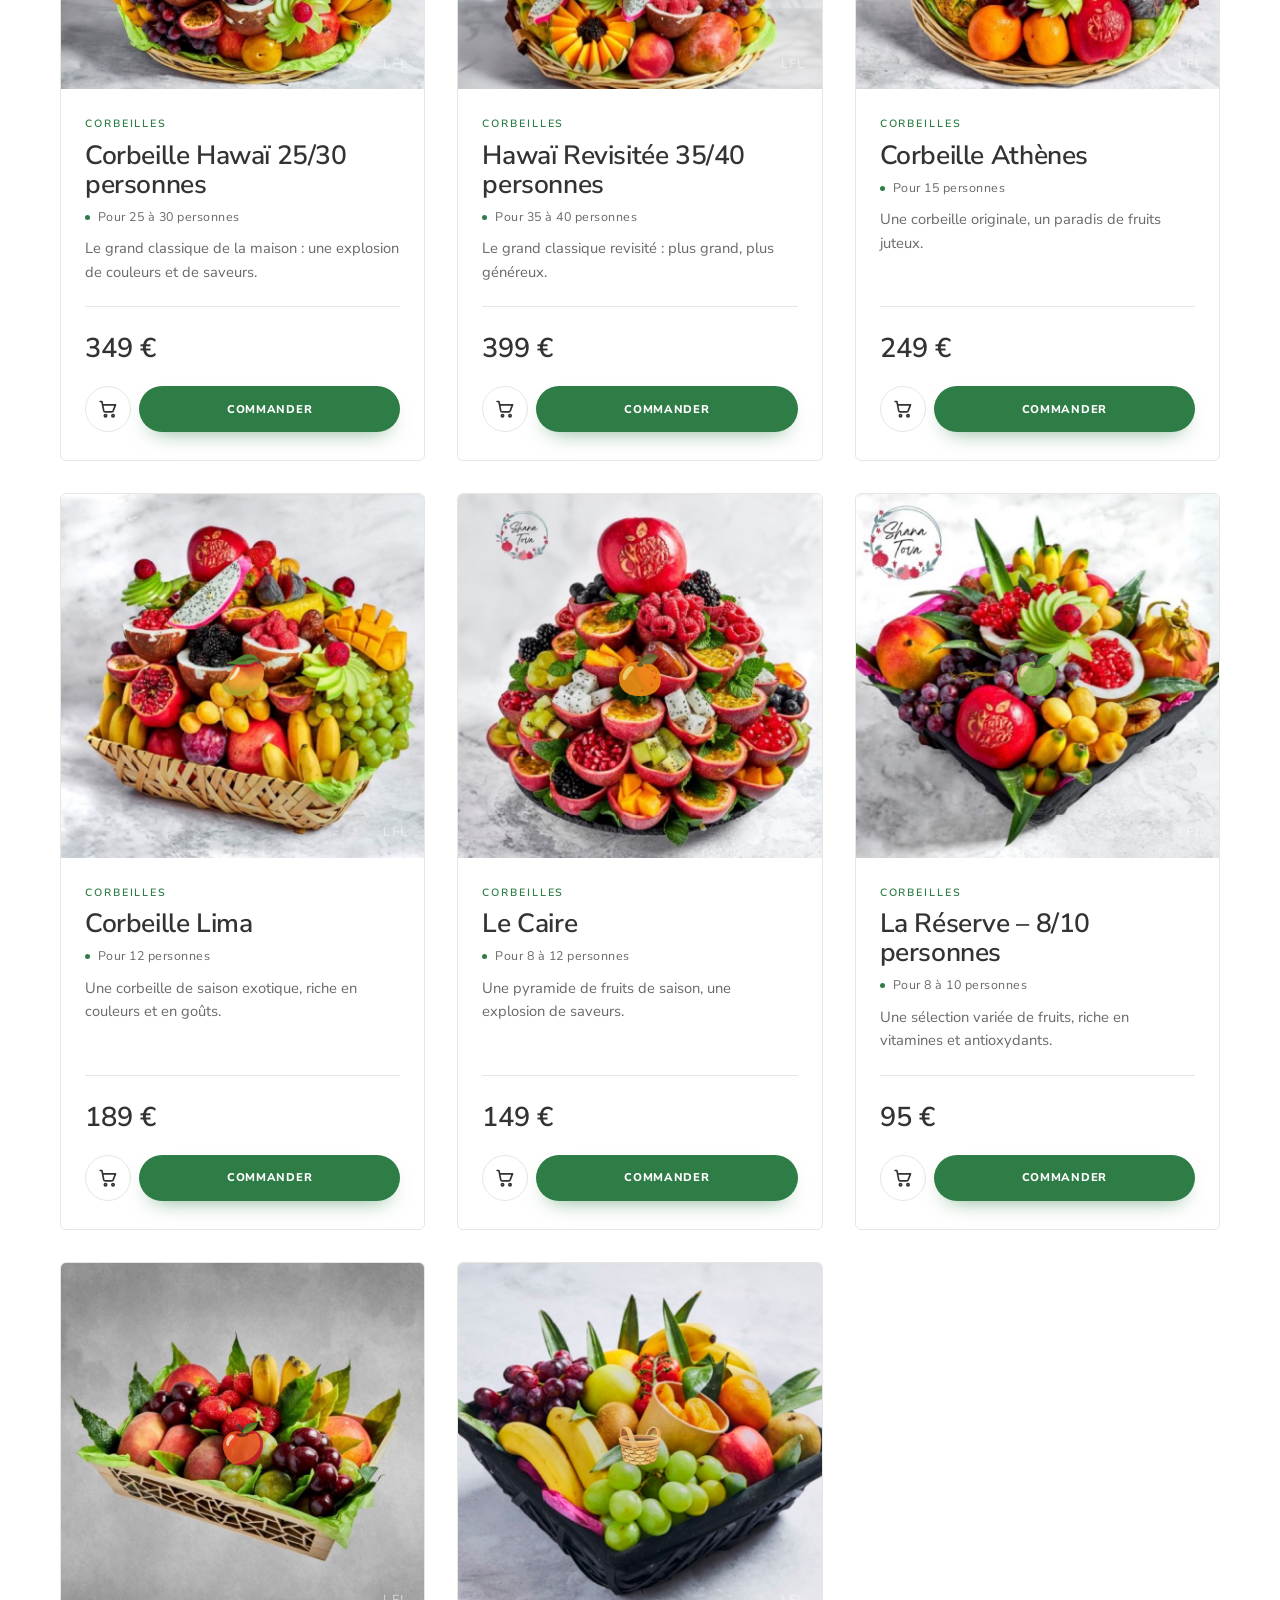
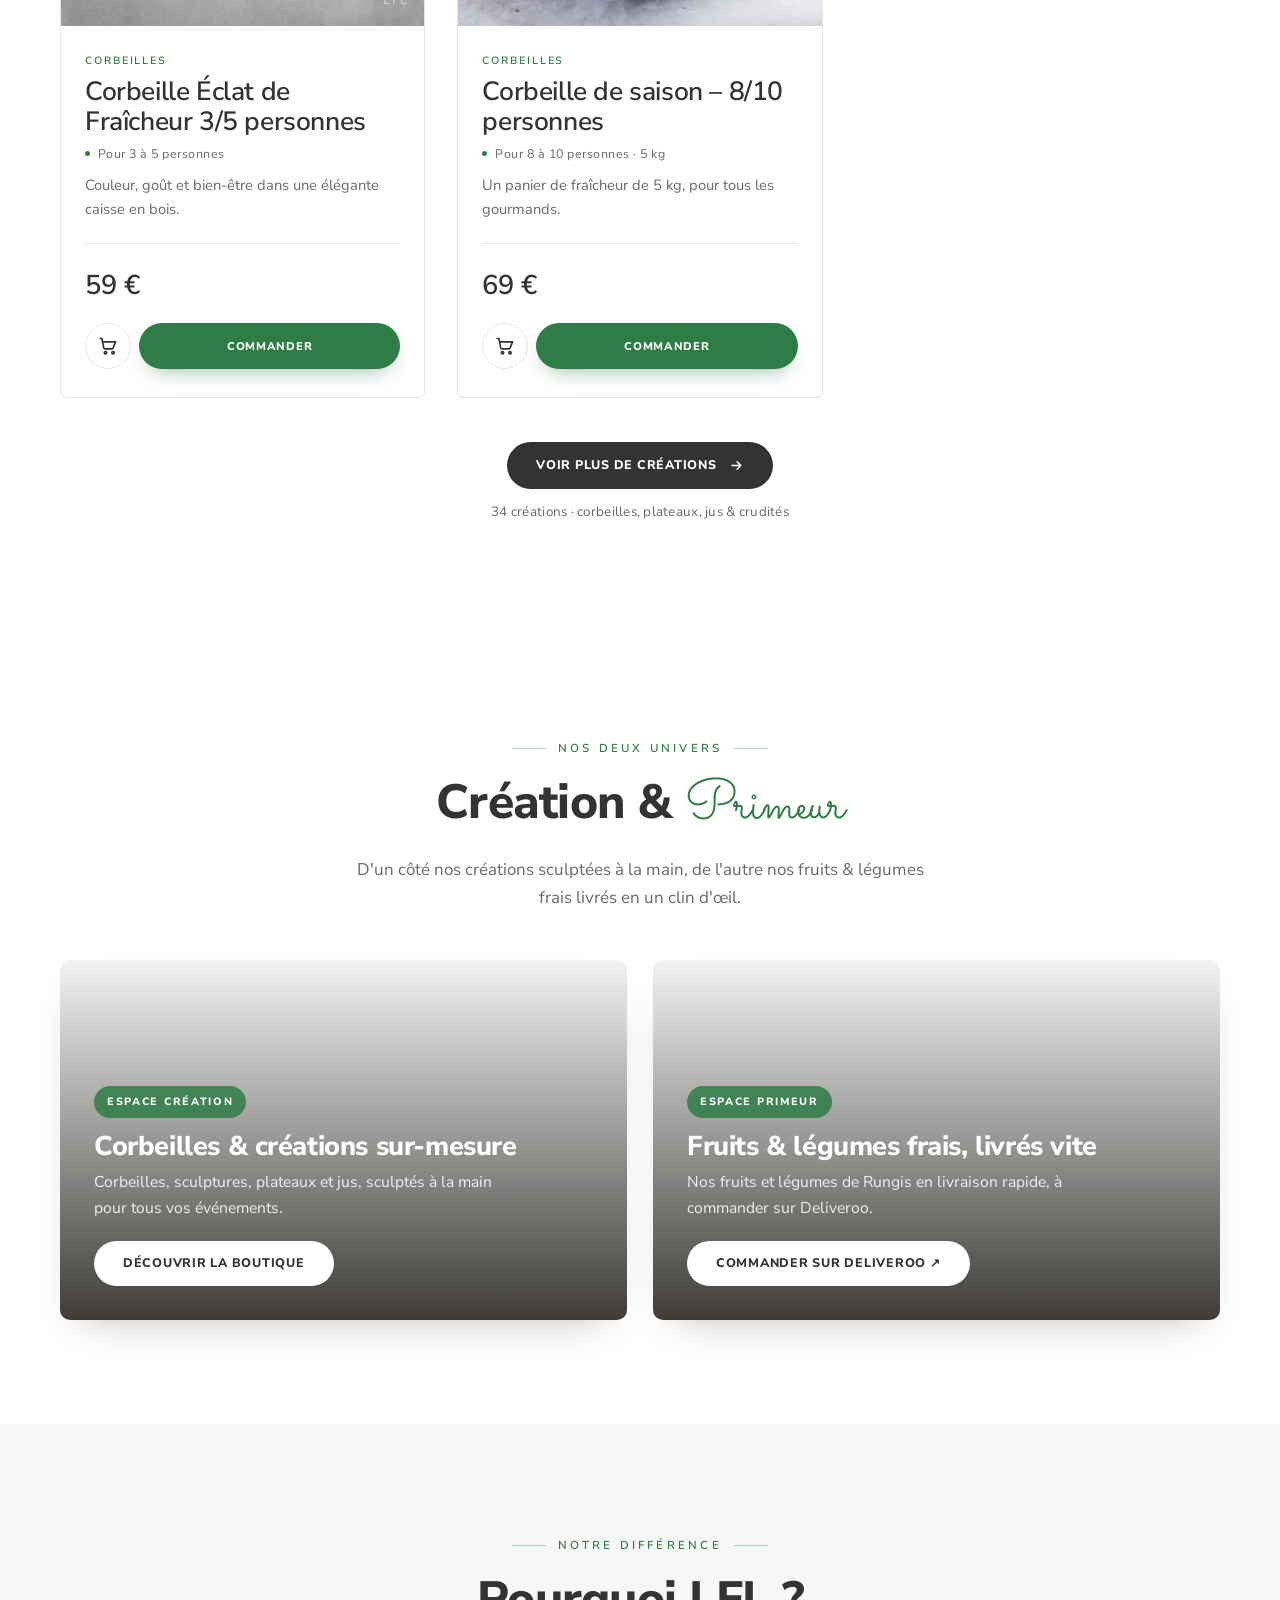
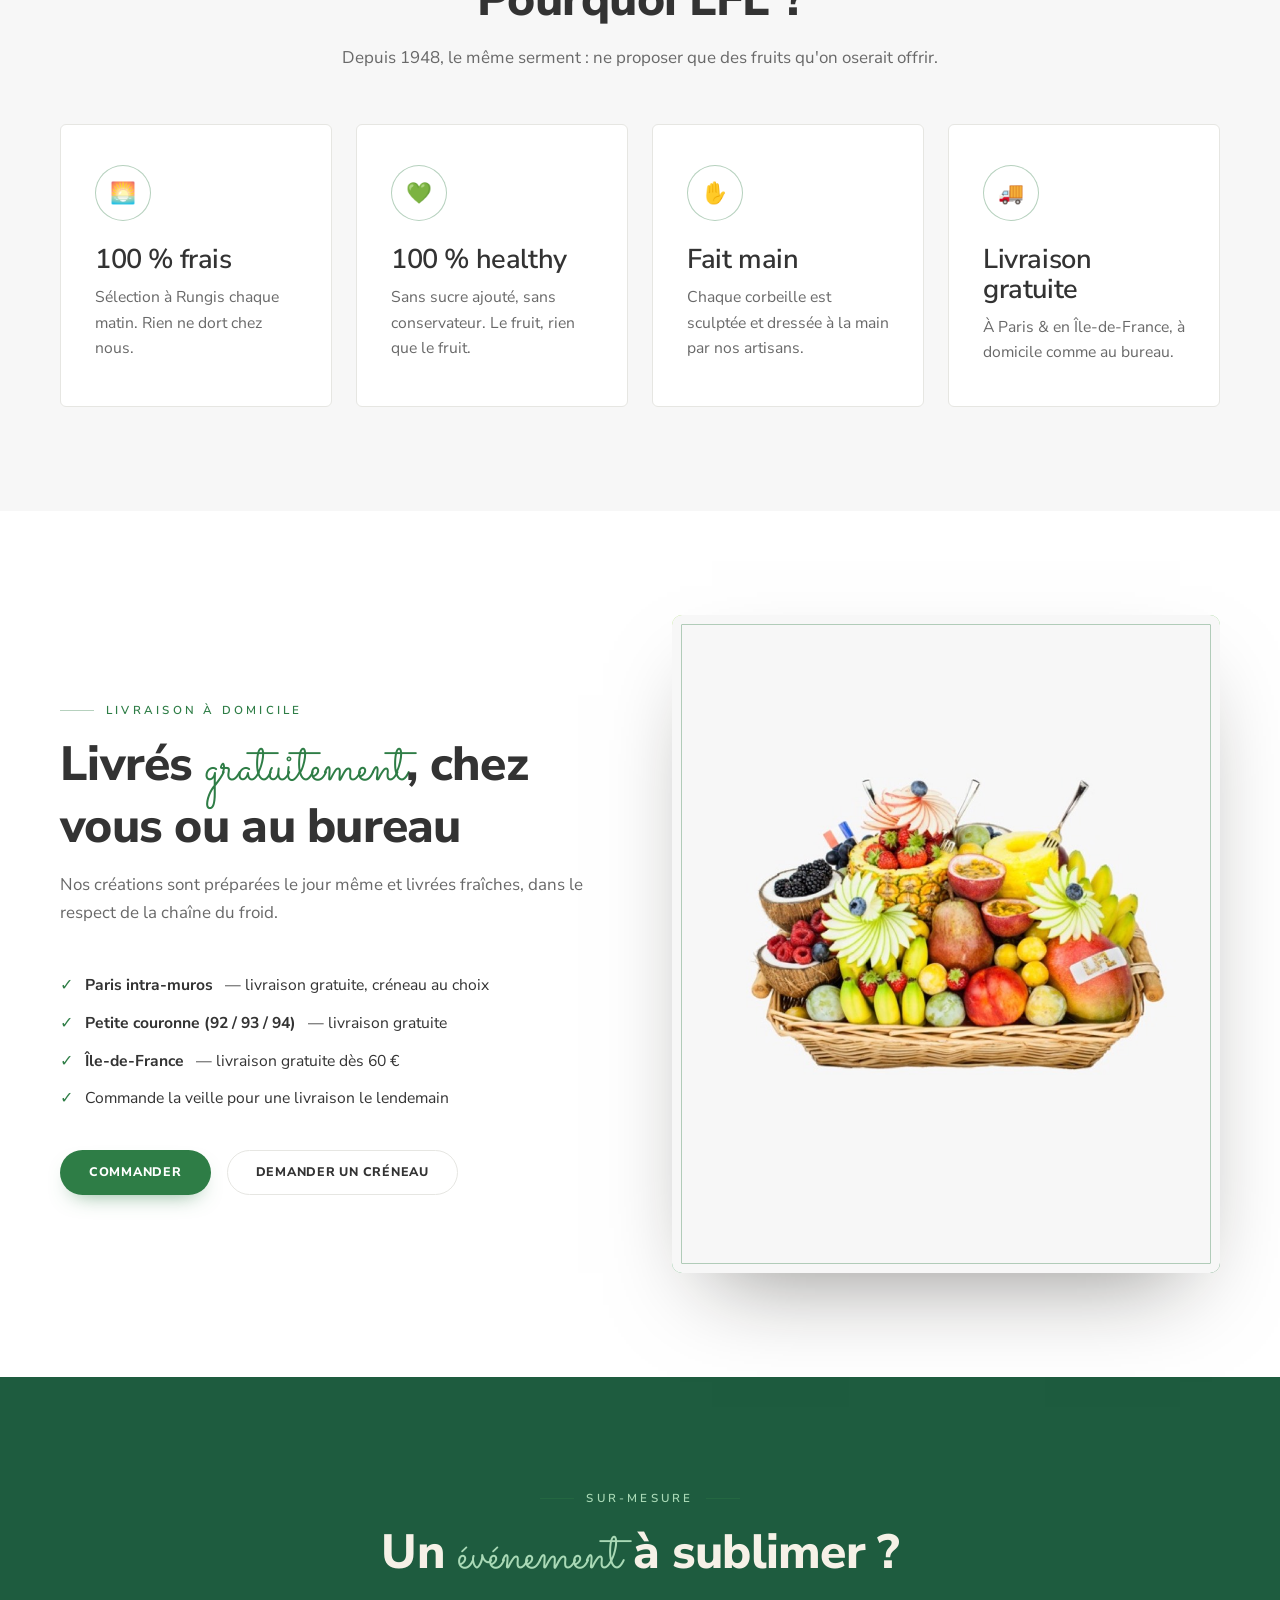
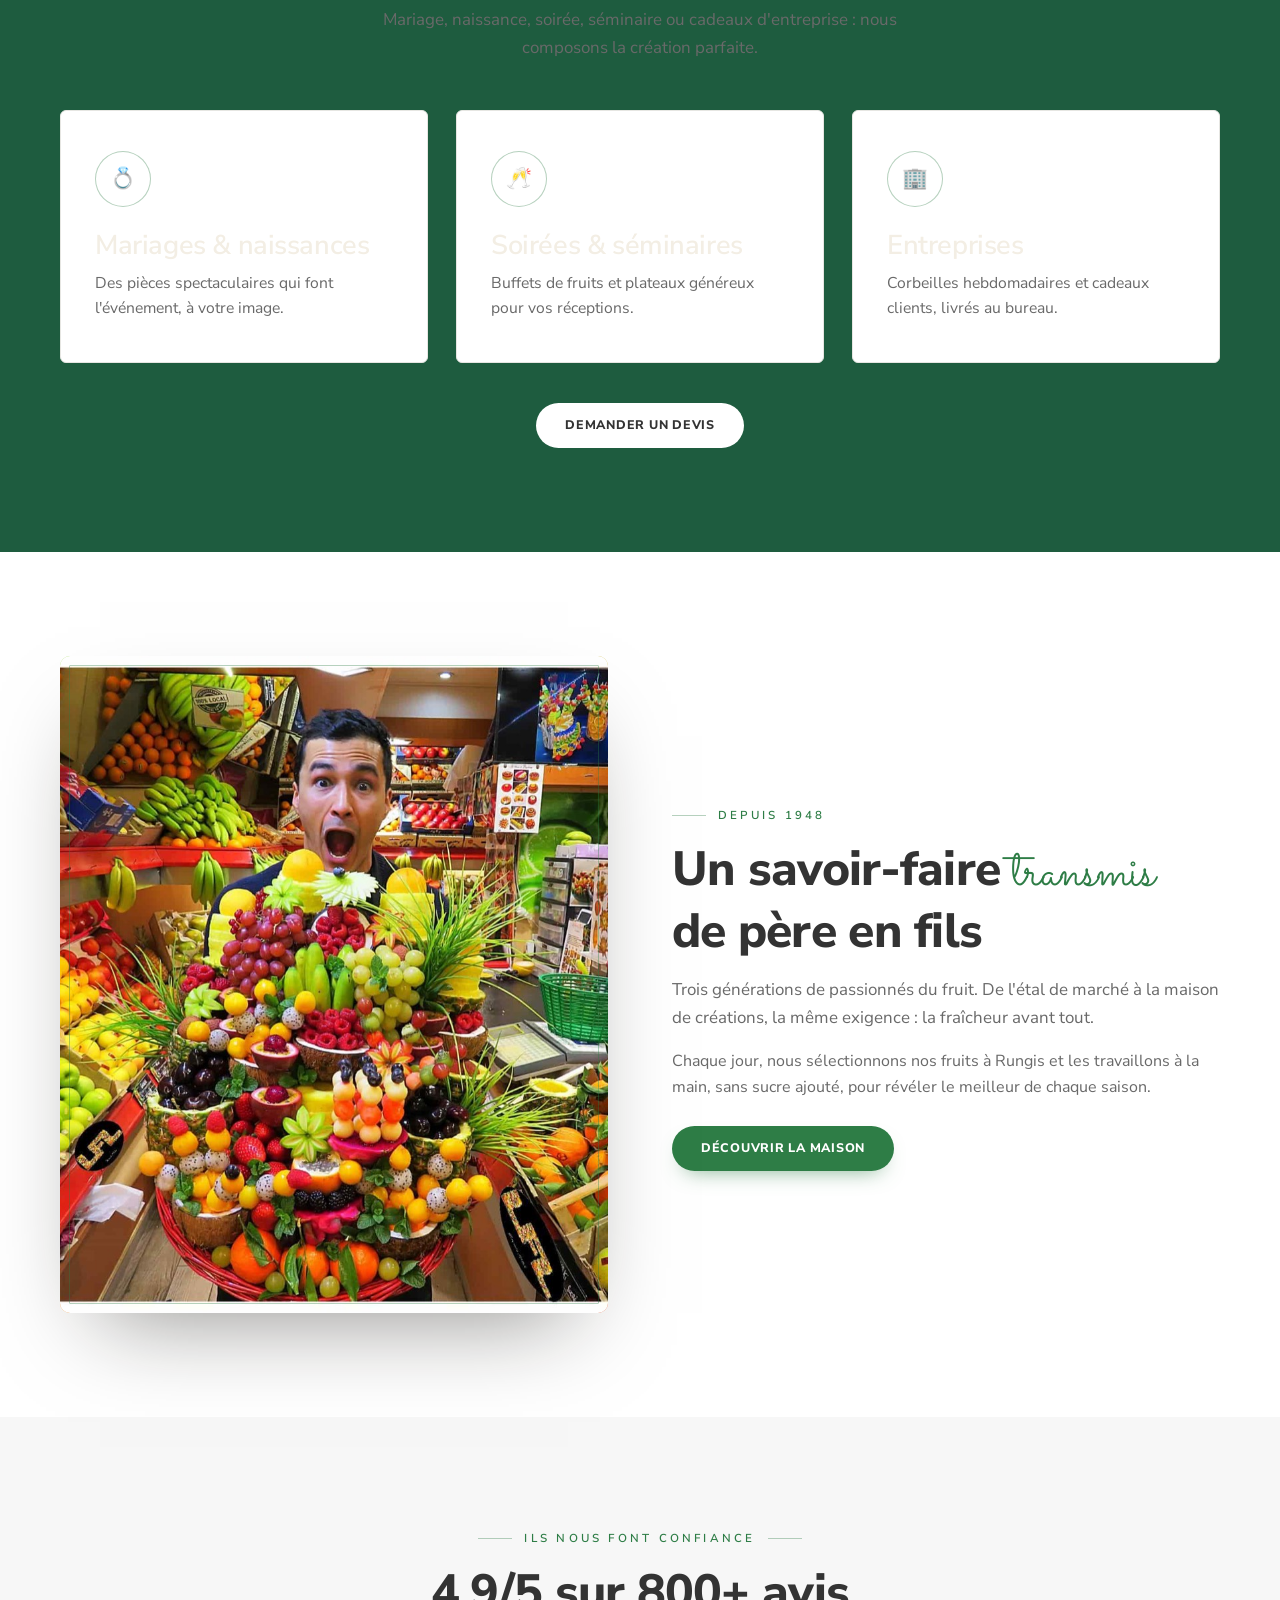
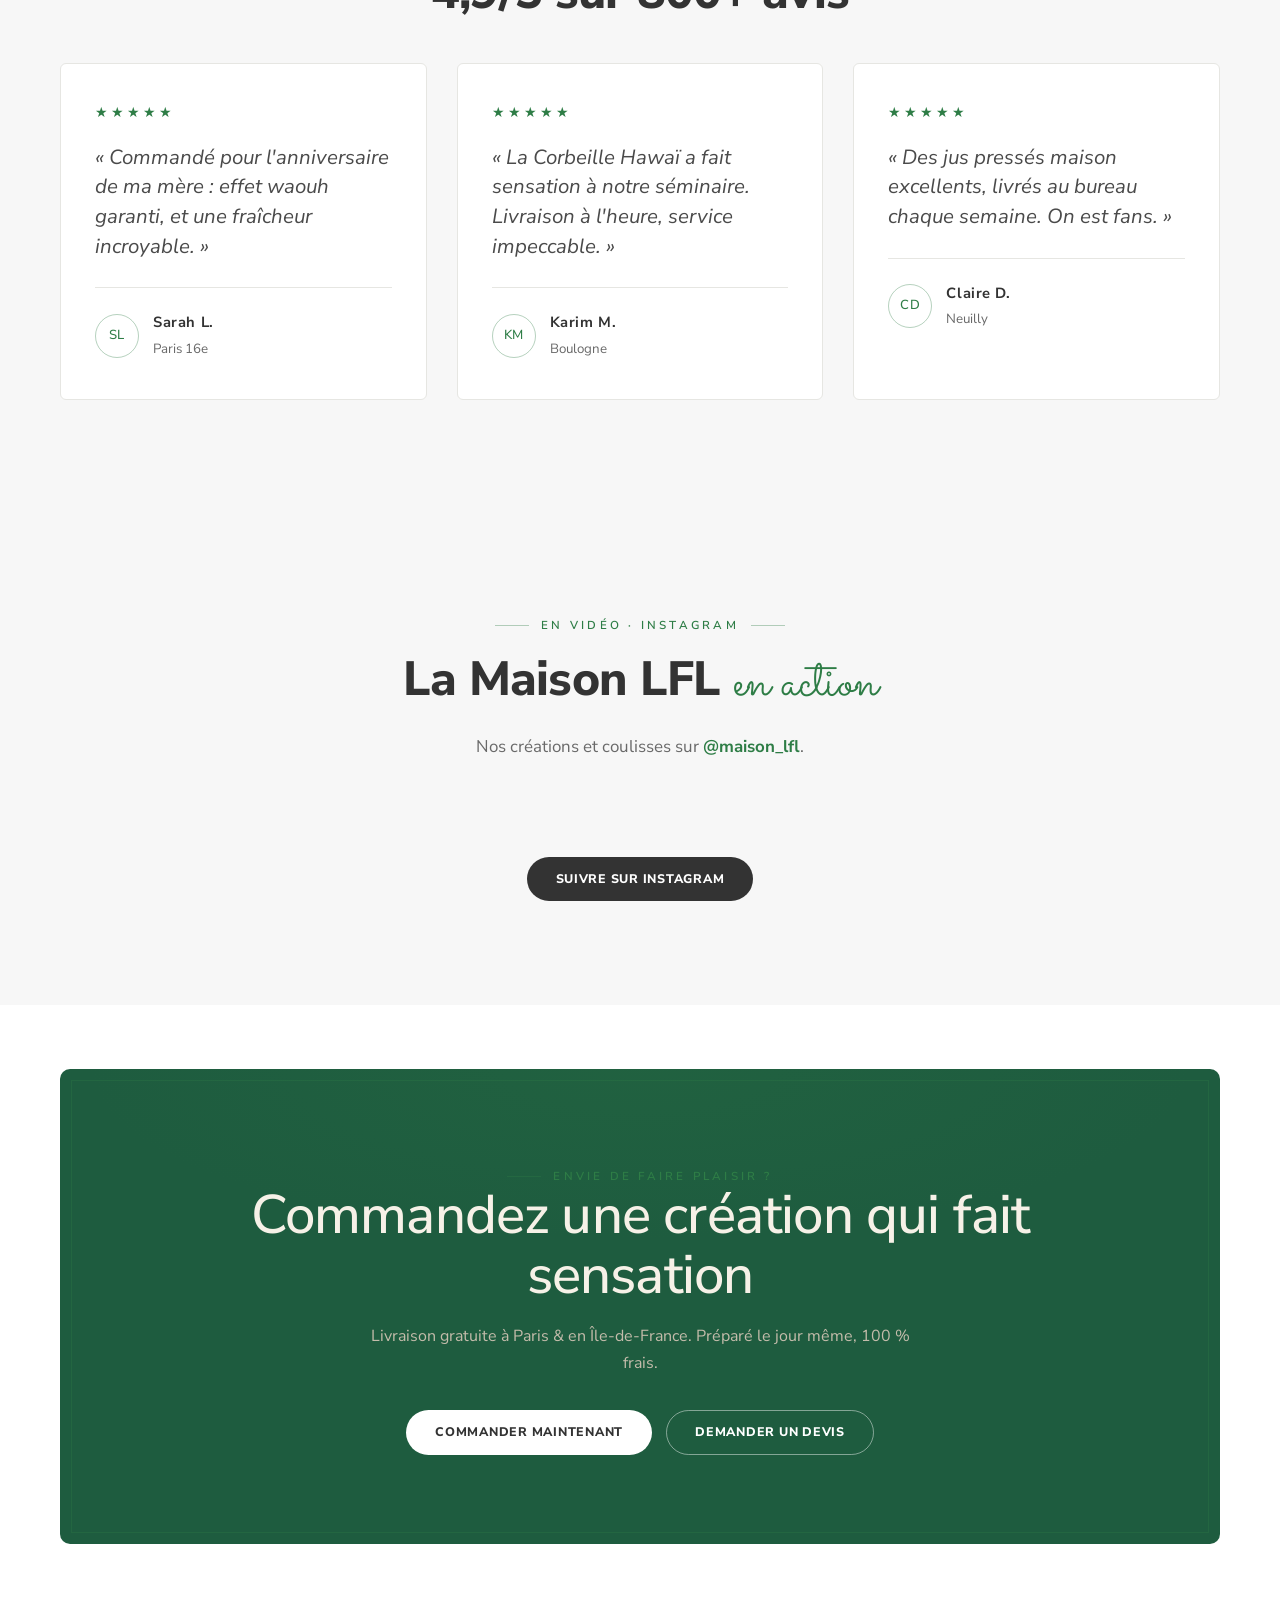
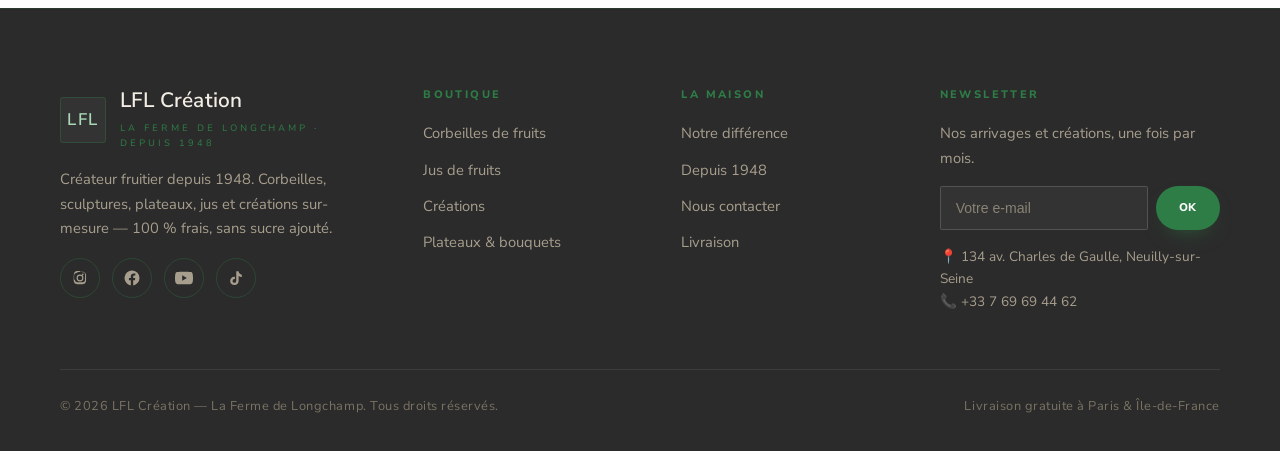
==== commit 987bb9cd: "Reels : cartes Instagram complètes (toutes les infos) sur une rangée, format agrandi Co-Authored-By:" ====
--- a/index.html
+++ b/index.html
@@ -7,7 +7,7 @@
 <meta name="description" content="LFL Création, La Ferme de Longchamp : créateur fruitier depuis 1948. Corbeilles, sculptures, plateaux et jus pressés maison. 100 % frais de Rungis, livraison gratuite à Paris & Île-de-France.">
 <link rel="preconnect" href="https://fonts.googleapis.com">
 <link rel="preconnect" href="https://fonts.gstatic.com" crossorigin>
-<link rel="stylesheet" href="assets/css/style.css?v=23">
+<link rel="stylesheet" href="assets/css/style.css?v=24">
 <link rel="icon" href="data:image/svg+xml,<svg xmlns='http://www.w3.org/2000/svg' viewBox='0 0 100 100'><text y='.9em' font-size='90'>🍉</text></svg>">
 </head>
 <body>
@@ -261,11 +261,12 @@
       <p class="section-lead">Nos créations et coulisses sur <a href="https://www.instagram.com/maison_lfl/" target="_blank" rel="noopener noreferrer" style="color:var(--green-700);font-weight:700">@maison_lfl</a>.</p>
     </div>
     <div class="reels">
-      <div class="reel"><iframe src="https://www.instagram.com/reel/DY1gwBntMDR/embed/" loading="lazy" scrolling="no" allowtransparency="true" allowfullscreen frameborder="0"></iframe></div>
-      <div class="reel"><iframe src="https://www.instagram.com/reel/DTGUTofiFm-/embed/" loading="lazy" scrolling="no" allowtransparency="true" allowfullscreen frameborder="0"></iframe></div>
-      <div class="reel"><iframe src="https://www.instagram.com/reel/DURFfWUiCUn/embed/" loading="lazy" scrolling="no" allowtransparency="true" allowfullscreen frameborder="0"></iframe></div>
-      <div class="reel"><iframe src="https://www.instagram.com/reel/DUoBBJvjOd7/embed/" loading="lazy" scrolling="no" allowtransparency="true" allowfullscreen frameborder="0"></iframe></div>
-    </div>
+      <blockquote class="instagram-media" data-instgrm-permalink="https://www.instagram.com/reel/DY1gwBntMDR/" data-instgrm-version="14"></blockquote>
+      <blockquote class="instagram-media" data-instgrm-permalink="https://www.instagram.com/reel/DTGUTofiFm-/" data-instgrm-version="14"></blockquote>
+      <blockquote class="instagram-media" data-instgrm-permalink="https://www.instagram.com/reel/DURFfWUiCUn/" data-instgrm-version="14"></blockquote>
+      <blockquote class="instagram-media" data-instgrm-permalink="https://www.instagram.com/reel/DUoBBJvjOd7/" data-instgrm-version="14"></blockquote>
+    </div>
+    <script async src="//www.instagram.com/embed.js"></script>
     <div class="center" style="margin-top:34px">
       <a href="https://www.instagram.com/maison_lfl/" target="_blank" rel="noopener noreferrer" class="btn btn--dark">Suivre sur Instagram</a>
     </div>
--- a/assets/css/style.css
+++ b/assets/css/style.css
@@ -403,11 +403,10 @@
 .see-more { display: flex; flex-direction: column; align-items: center; gap: 12px; margin-top: 44px; }
 .see-more__count { font-size: .84rem; color: var(--muted); letter-spacing: .02em; }
 
-/* ---------- Reels Instagram — une seule rangée, cartes verticales ---------- */
-.reels { display: flex; flex-direction: row; flex-wrap: nowrap; align-items: stretch; justify-content: center; gap: 20px; margin: 42px auto 0; overflow-x: auto; padding: 4px 4px 12px; scroll-snap-type: x mandatory; -webkit-overflow-scrolling: touch; }
-.reel { flex: 0 0 280px; width: 280px; height: 500px; border-radius: 20px; overflow: hidden; background: #000; box-shadow: 0 14px 34px rgba(20,40,25,.14); scroll-snap-align: center; }
-.reel iframe { display: block; width: 280px; height: 500px; border: 0; }
-@media (max-width: 680px){ .reels { gap: 14px; justify-content: flex-start; } .reel, .reel iframe { flex-basis: 248px; width: 248px; } }
+/* ---------- Reels Instagram — une seule rangée, cartes complètes ---------- */
+.reels { display: flex; flex-direction: row; flex-wrap: nowrap; align-items: flex-start; justify-content: flex-start; gap: 22px; margin: 42px auto 0; overflow-x: auto; padding: 4px 4px 16px; -webkit-overflow-scrolling: touch; scroll-snap-type: x mandatory; }
+.reels .instagram-media { flex: 0 0 auto; min-width: 340px !important; width: 340px !important; max-width: 340px !important; margin: 0 !important; border-radius: 16px !important; box-shadow: 0 14px 34px rgba(20,40,25,.14) !important; scroll-snap-align: center; }
+@media (max-width: 680px){ .reels { gap: 14px; } .reels .instagram-media { min-width: 300px !important; width: 300px !important; max-width: 300px !important; } }
 
 /* ---------- Bouton WhatsApp flottant ---------- */
 .wa-float { position: fixed; right: 20px; bottom: 20px; z-index: 120; width: 58px; height: 58px; border-radius: 999px; background: #25D366; color: #fff; display: grid; place-items: center; box-shadow: 0 14px 30px -10px rgba(37,211,102,.6); transition: transform .2s var(--ease); }
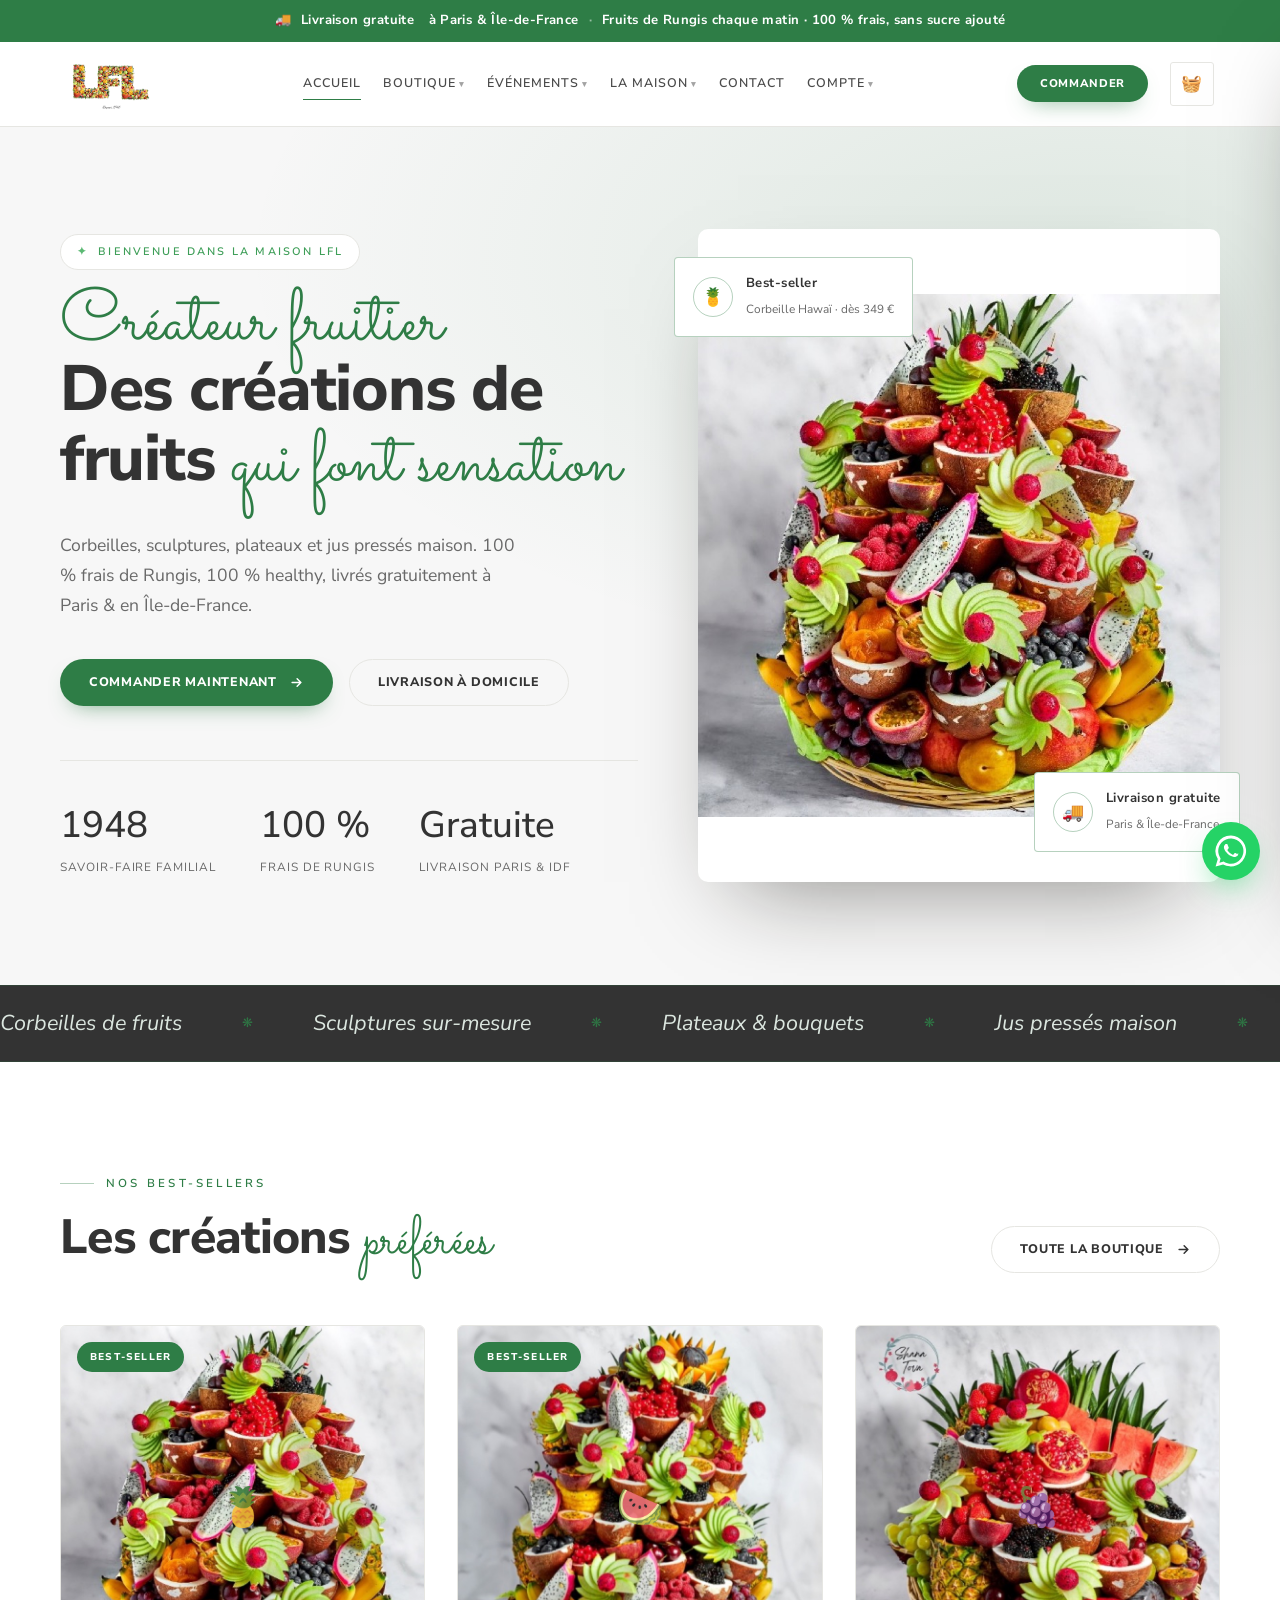
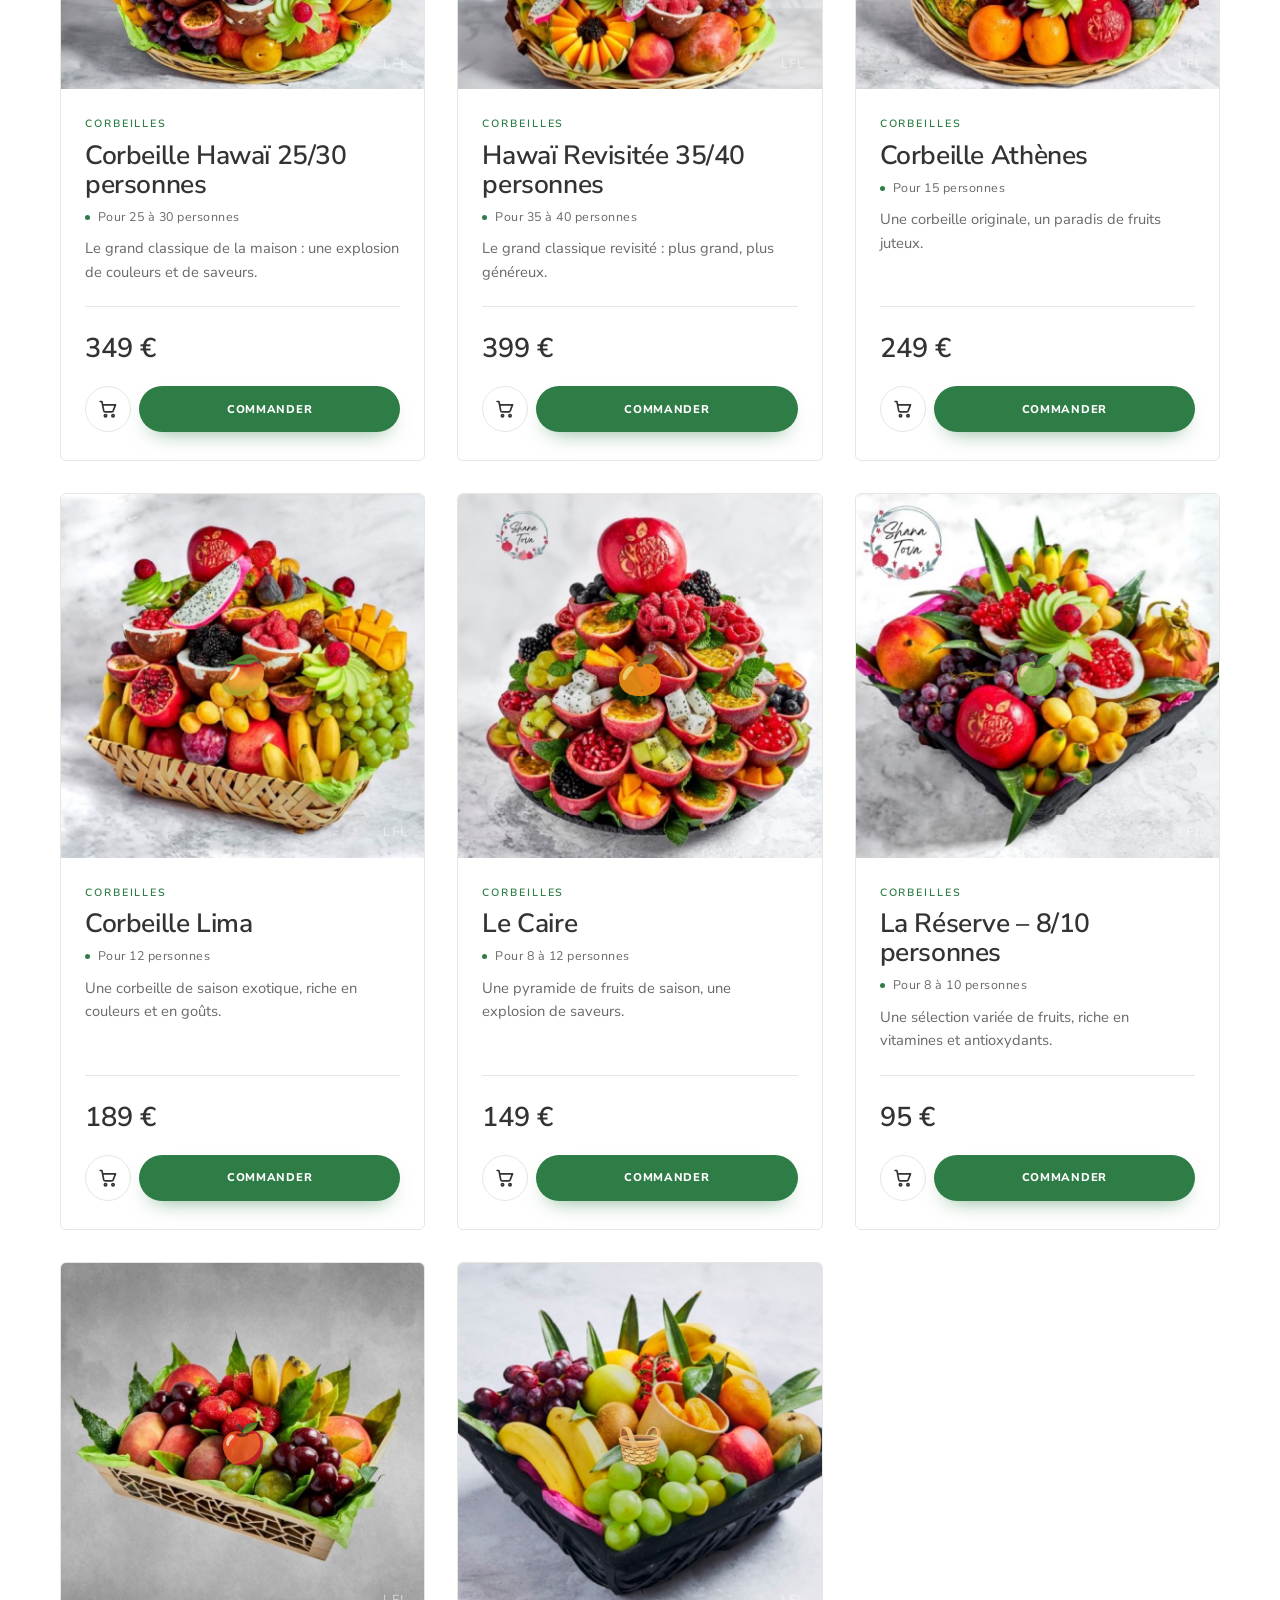
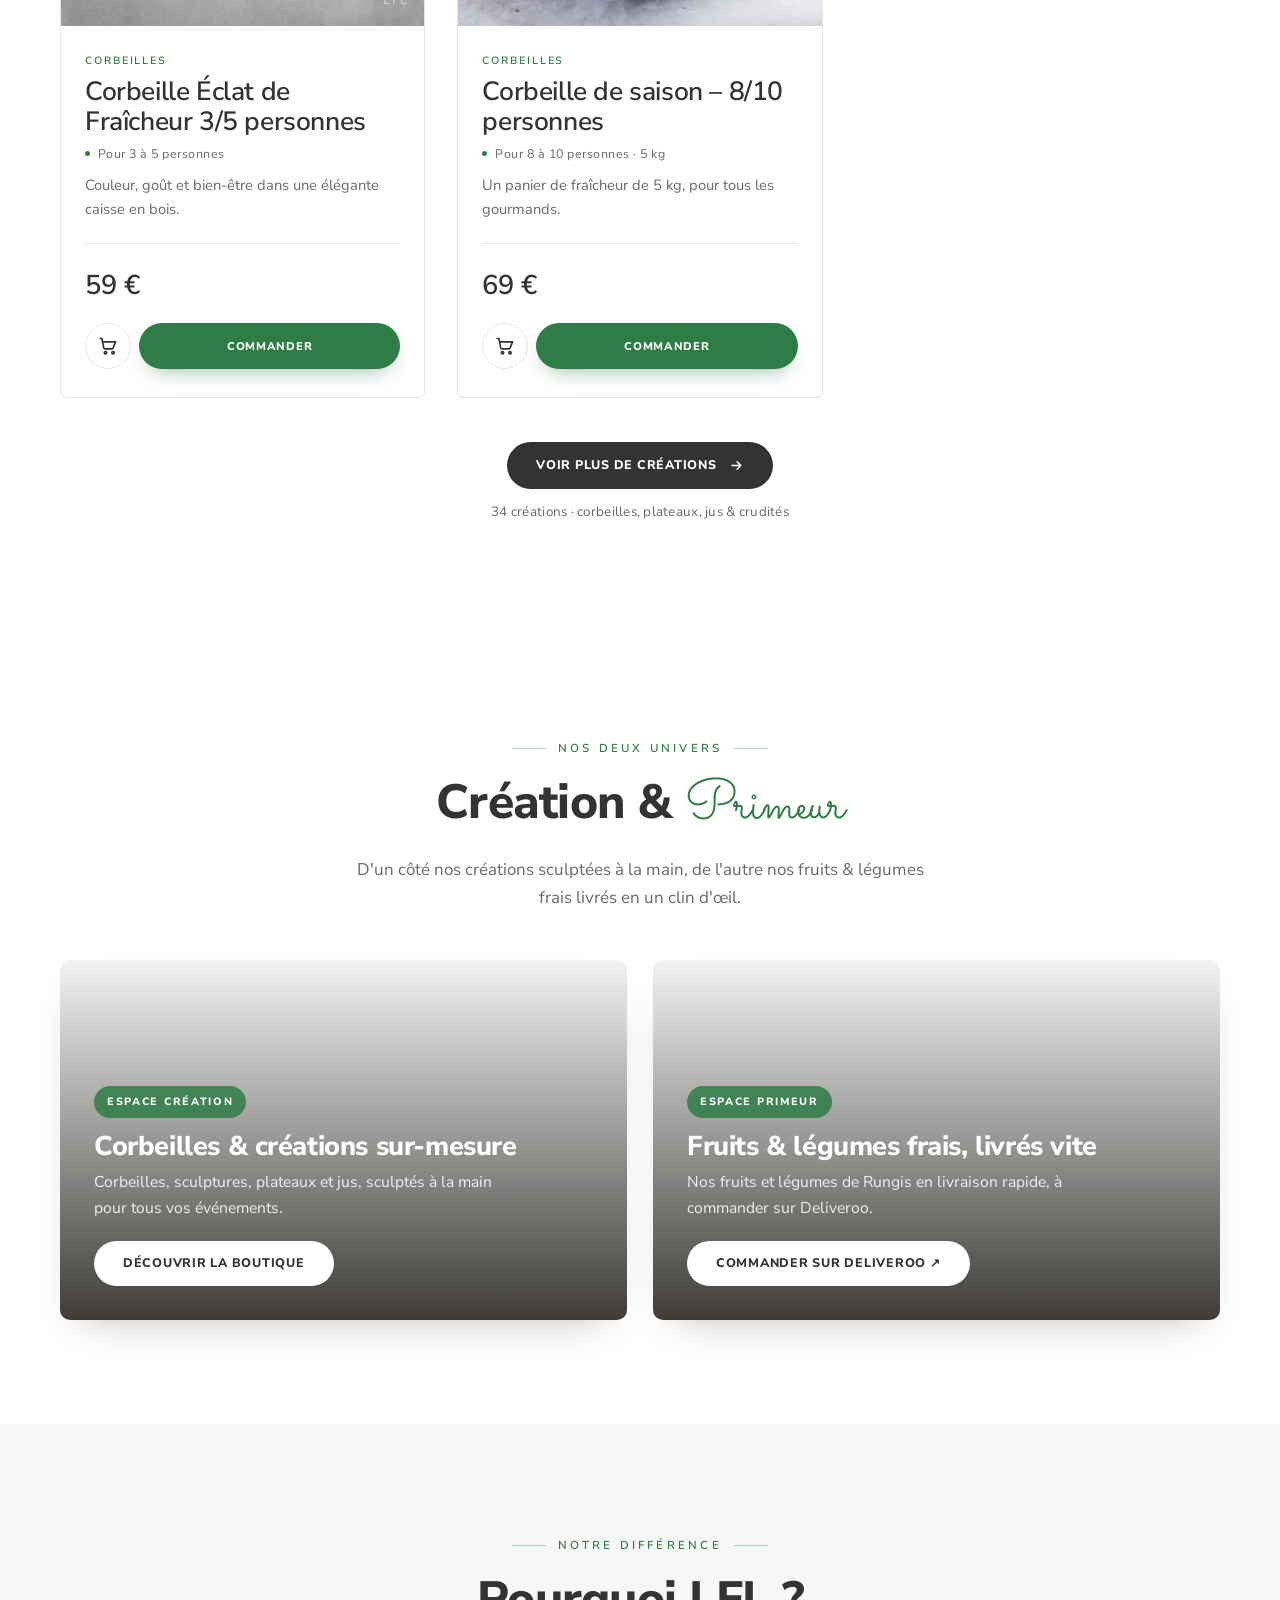
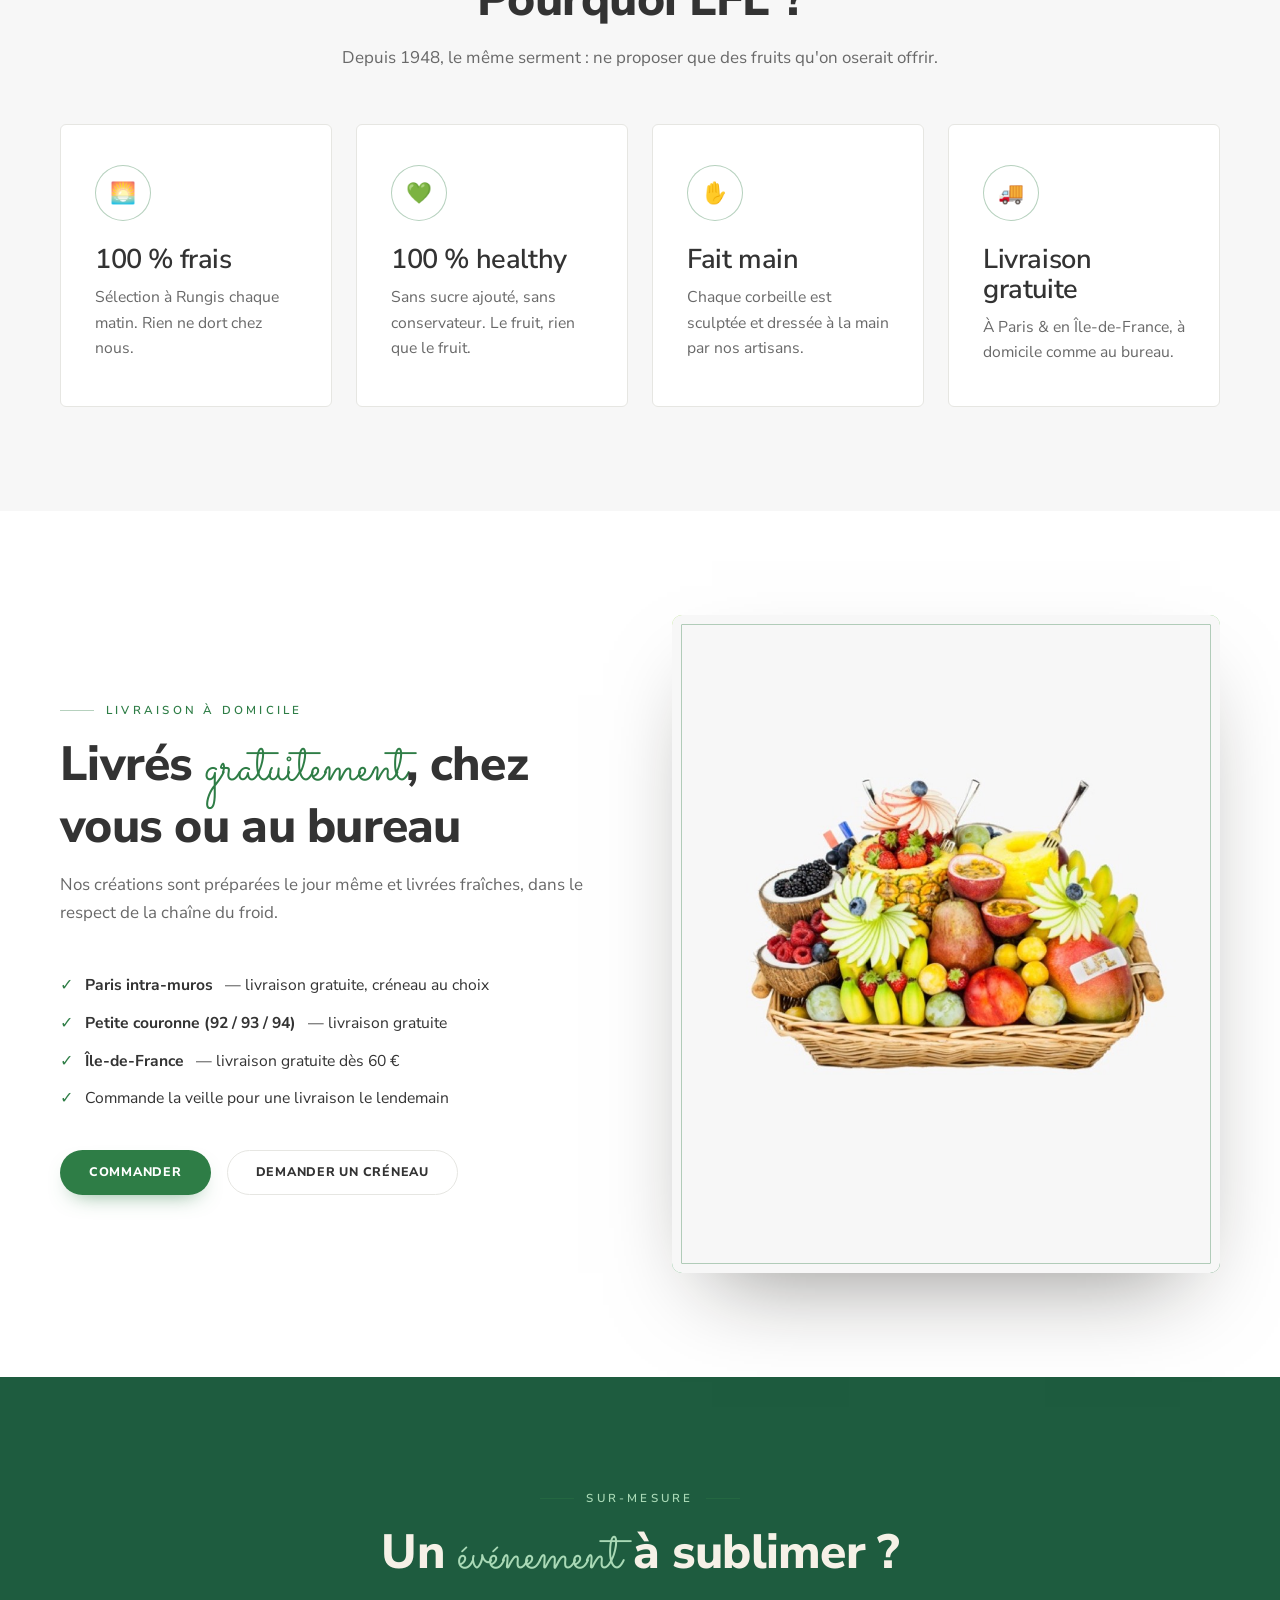
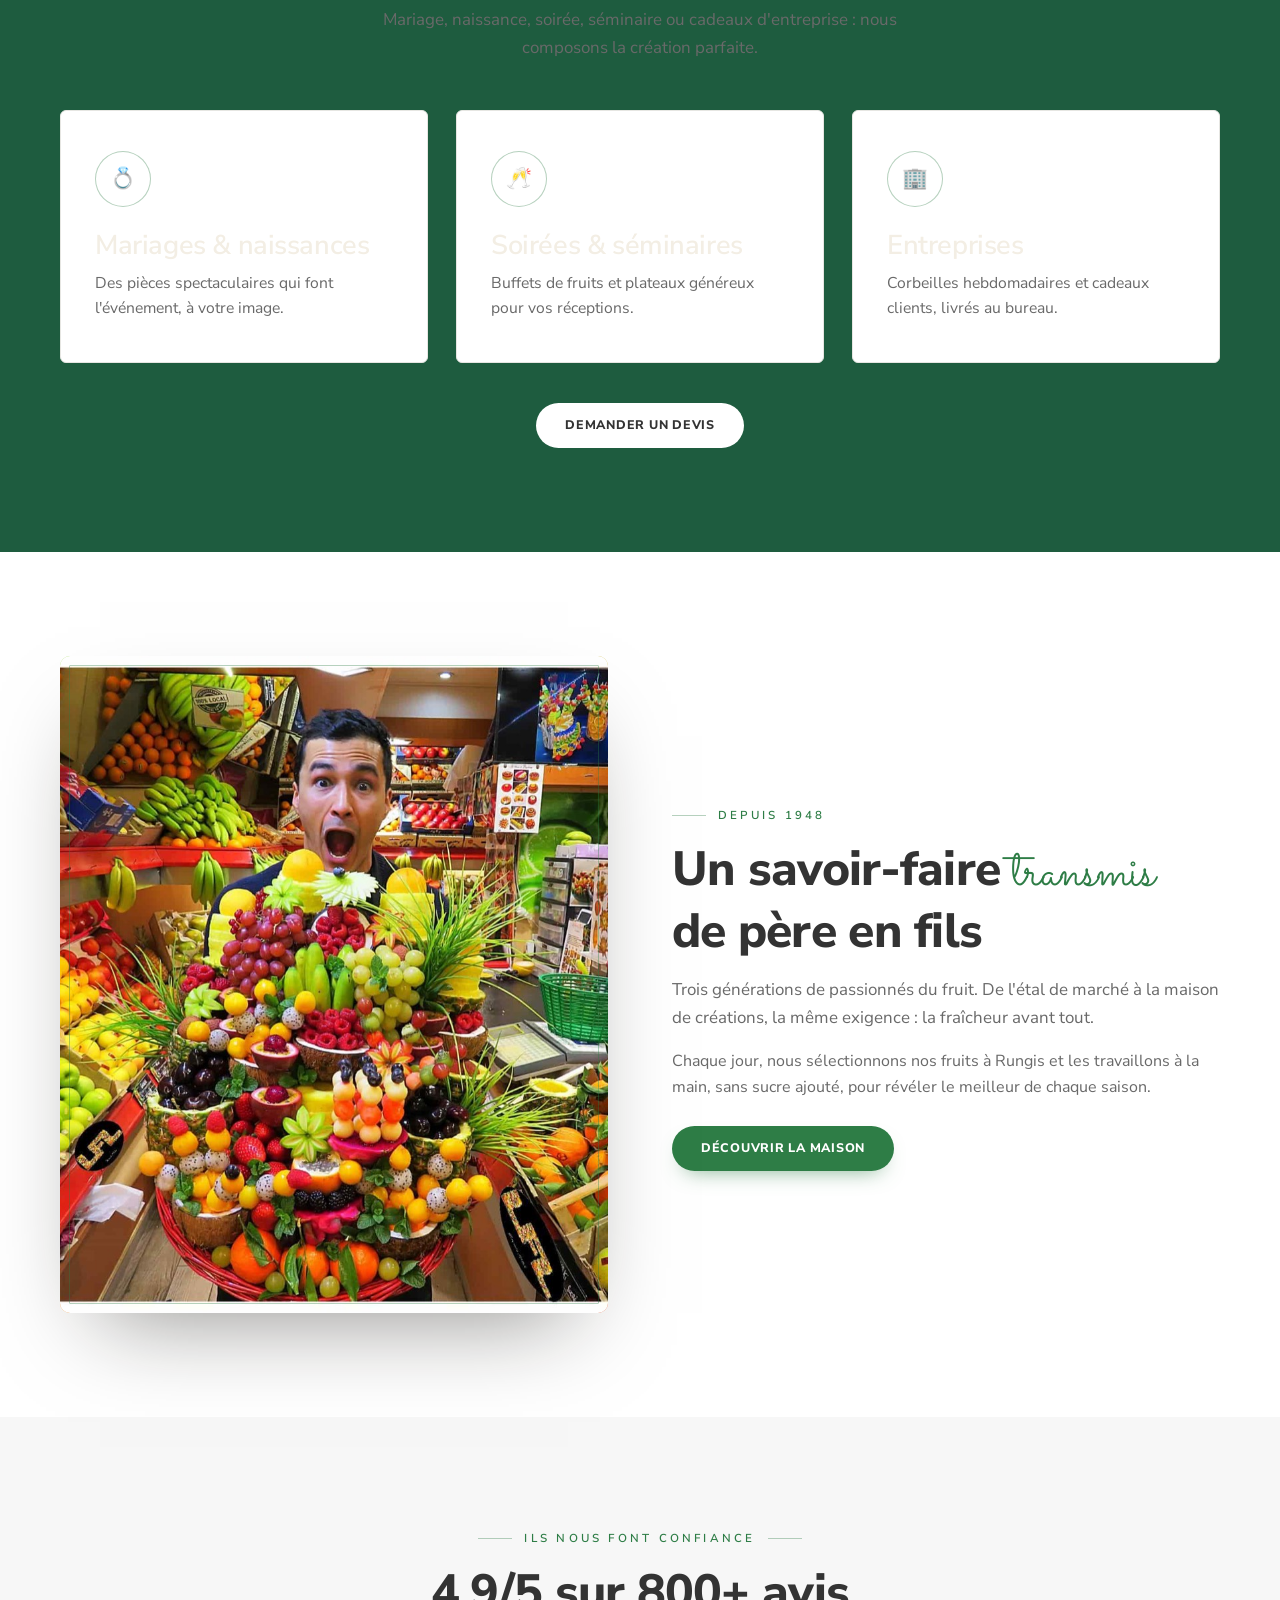
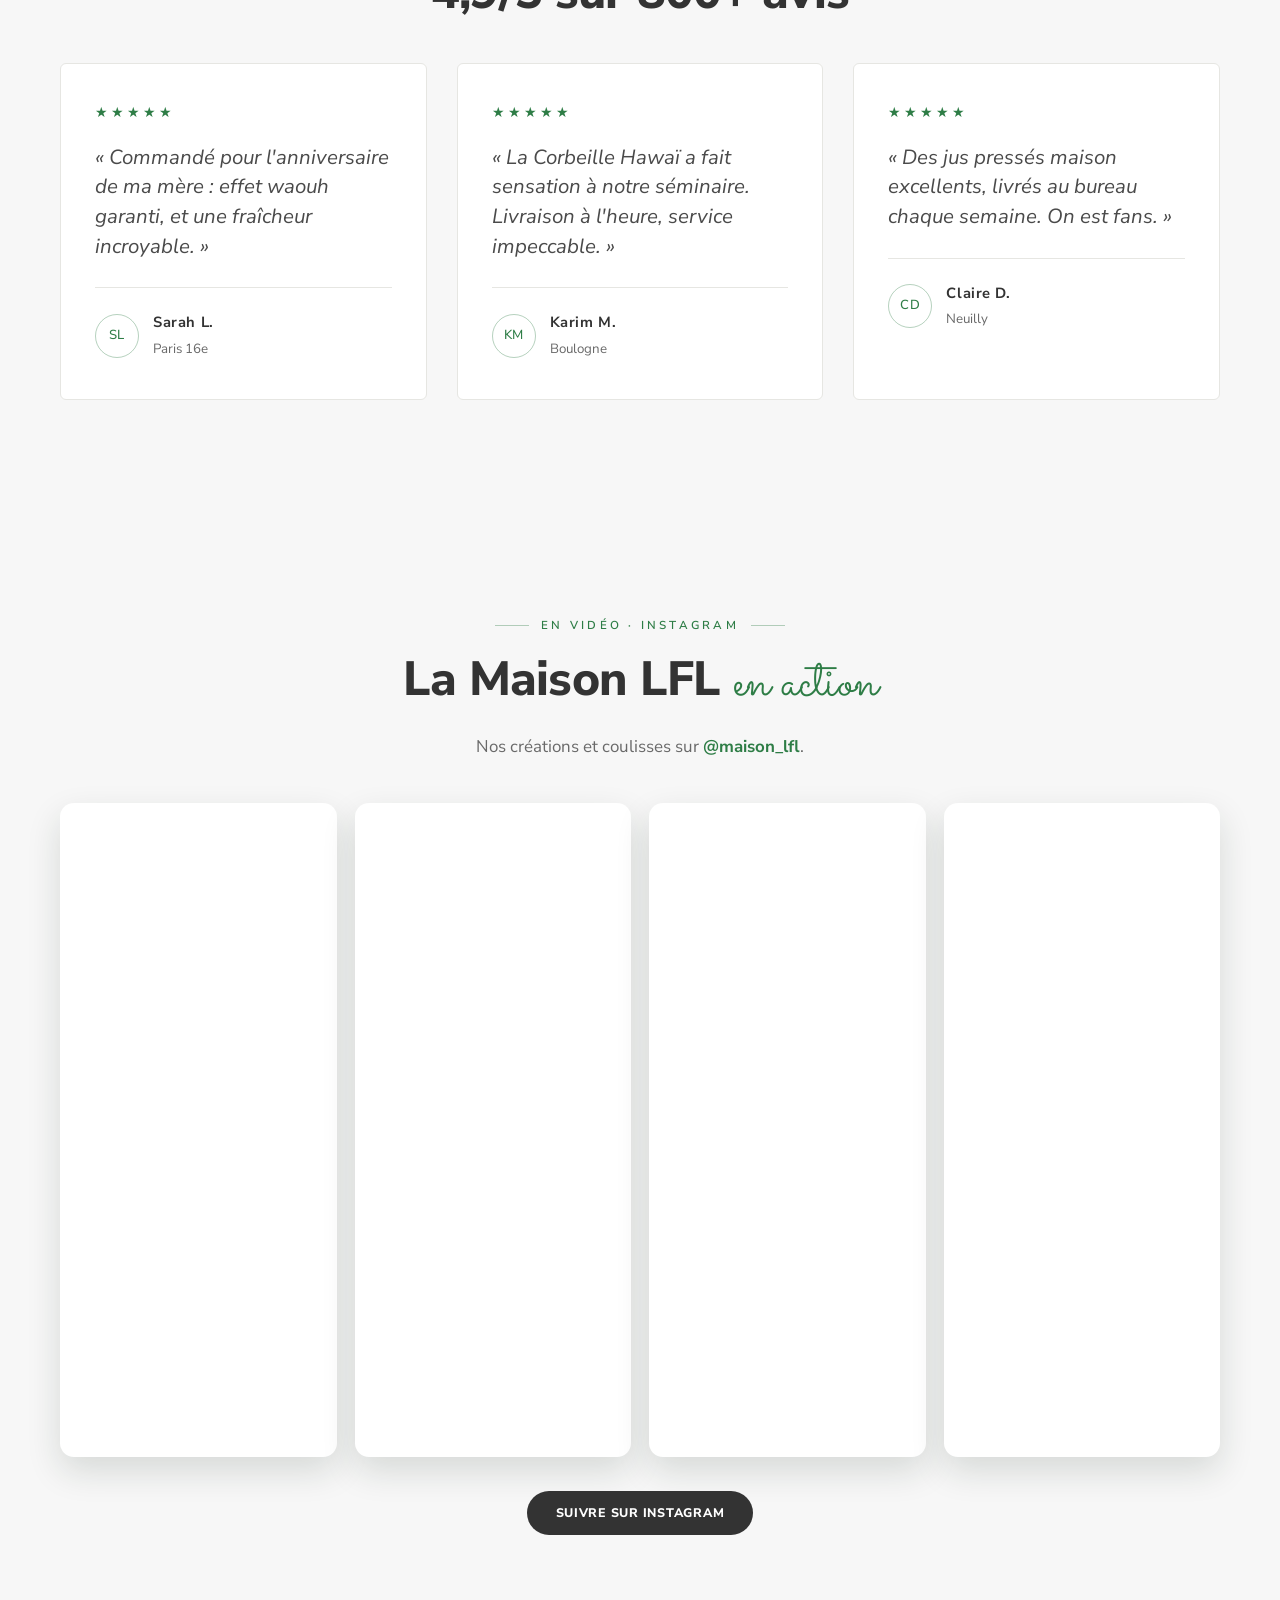
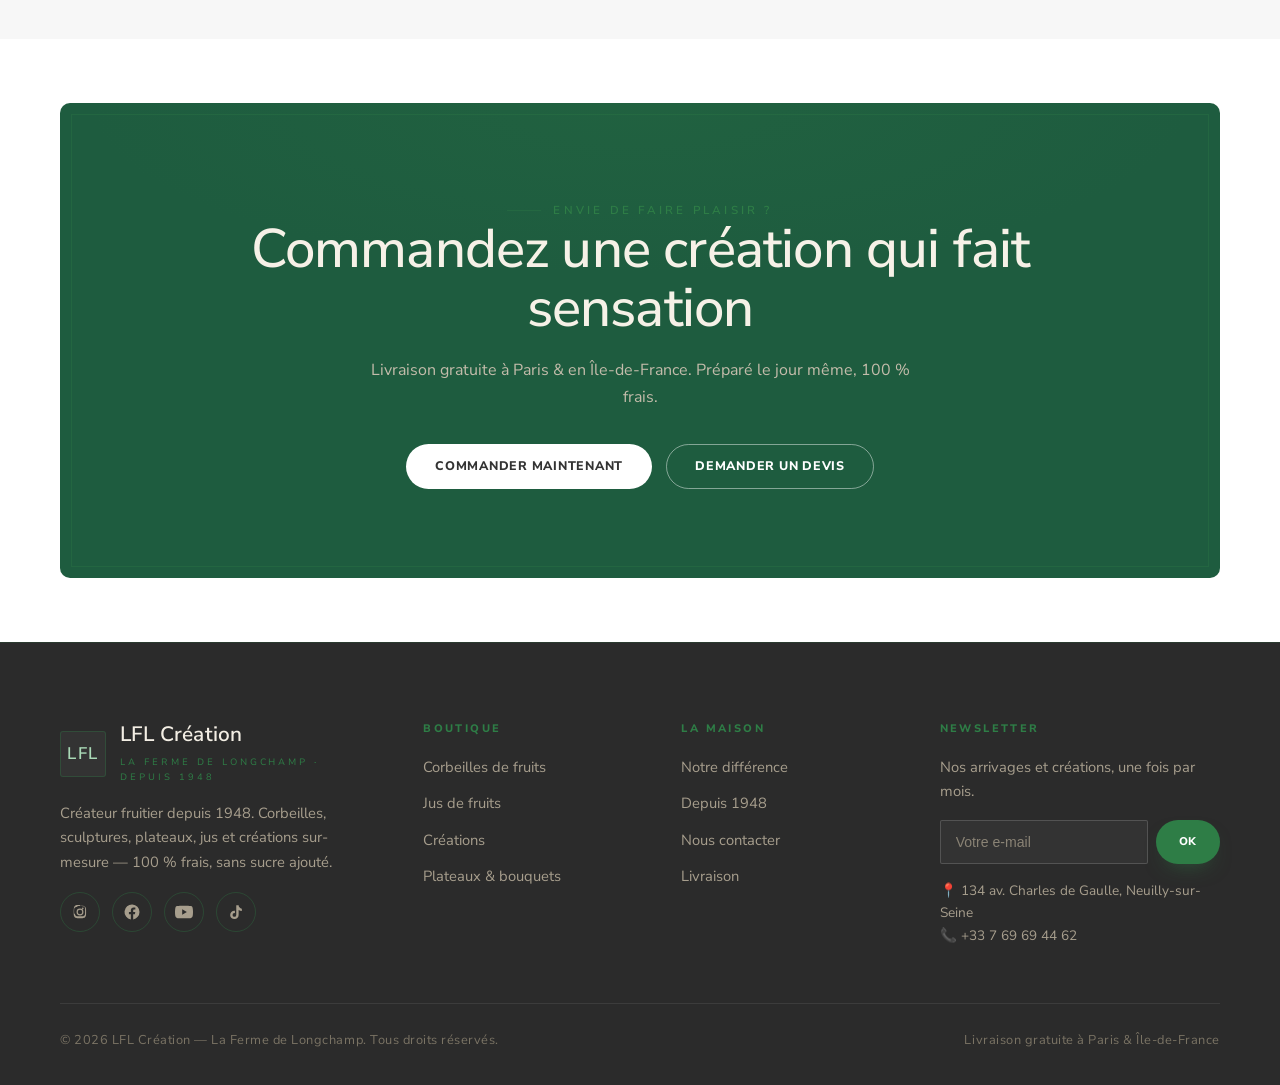
==== commit b69eec64: "Reels : grille de 4 cartes complètes façon Talia (tout visible, du début à la fin) Co-Authored-By: C" ====
--- a/index.html
+++ b/index.html
@@ -7,7 +7,7 @@
 <meta name="description" content="LFL Création, La Ferme de Longchamp : créateur fruitier depuis 1948. Corbeilles, sculptures, plateaux et jus pressés maison. 100 % frais de Rungis, livraison gratuite à Paris & Île-de-France.">
 <link rel="preconnect" href="https://fonts.googleapis.com">
 <link rel="preconnect" href="https://fonts.gstatic.com" crossorigin>
-<link rel="stylesheet" href="assets/css/style.css?v=24">
+<link rel="stylesheet" href="assets/css/style.css?v=25">
 <link rel="icon" href="data:image/svg+xml,<svg xmlns='http://www.w3.org/2000/svg' viewBox='0 0 100 100'><text y='.9em' font-size='90'>🍉</text></svg>">
 </head>
 <body>
@@ -261,12 +261,11 @@
       <p class="section-lead">Nos créations et coulisses sur <a href="https://www.instagram.com/maison_lfl/" target="_blank" rel="noopener noreferrer" style="color:var(--green-700);font-weight:700">@maison_lfl</a>.</p>
     </div>
     <div class="reels">
-      <blockquote class="instagram-media" data-instgrm-permalink="https://www.instagram.com/reel/DY1gwBntMDR/" data-instgrm-version="14"></blockquote>
-      <blockquote class="instagram-media" data-instgrm-permalink="https://www.instagram.com/reel/DTGUTofiFm-/" data-instgrm-version="14"></blockquote>
-      <blockquote class="instagram-media" data-instgrm-permalink="https://www.instagram.com/reel/DURFfWUiCUn/" data-instgrm-version="14"></blockquote>
-      <blockquote class="instagram-media" data-instgrm-permalink="https://www.instagram.com/reel/DUoBBJvjOd7/" data-instgrm-version="14"></blockquote>
-    </div>
-    <script async src="//www.instagram.com/embed.js"></script>
+      <div class="ig-tile"><iframe src="https://www.instagram.com/reel/DY1gwBntMDR/embed/" title="Reel LFL — la boutique" loading="lazy" scrolling="no" allowtransparency="true" allowfullscreen frameborder="0"></iframe></div>
+      <div class="ig-tile"><iframe src="https://www.instagram.com/reel/DTGUTofiFm-/embed/" title="Reel LFL" loading="lazy" scrolling="no" allowtransparency="true" allowfullscreen frameborder="0"></iframe></div>
+      <div class="ig-tile"><iframe src="https://www.instagram.com/reel/DURFfWUiCUn/embed/" title="Reel LFL" loading="lazy" scrolling="no" allowtransparency="true" allowfullscreen frameborder="0"></iframe></div>
+      <div class="ig-tile"><iframe src="https://www.instagram.com/reel/DUoBBJvjOd7/embed/" title="Reel LFL" loading="lazy" scrolling="no" allowtransparency="true" allowfullscreen frameborder="0"></iframe></div>
+    </div>
     <div class="center" style="margin-top:34px">
       <a href="https://www.instagram.com/maison_lfl/" target="_blank" rel="noopener noreferrer" class="btn btn--dark">Suivre sur Instagram</a>
     </div>
--- a/assets/css/style.css
+++ b/assets/css/style.css
@@ -403,10 +403,12 @@
 .see-more { display: flex; flex-direction: column; align-items: center; gap: 12px; margin-top: 44px; }
 .see-more__count { font-size: .84rem; color: var(--muted); letter-spacing: .02em; }
 
-/* ---------- Reels Instagram — une seule rangée, cartes complètes ---------- */
-.reels { display: flex; flex-direction: row; flex-wrap: nowrap; align-items: flex-start; justify-content: flex-start; gap: 22px; margin: 42px auto 0; overflow-x: auto; padding: 4px 4px 16px; -webkit-overflow-scrolling: touch; scroll-snap-type: x mandatory; }
-.reels .instagram-media { flex: 0 0 auto; min-width: 340px !important; width: 340px !important; max-width: 340px !important; margin: 0 !important; border-radius: 16px !important; box-shadow: 0 14px 34px rgba(20,40,25,.14) !important; scroll-snap-align: center; }
-@media (max-width: 680px){ .reels { gap: 14px; } .reels .instagram-media { min-width: 300px !important; width: 300px !important; max-width: 300px !important; } }
+/* ---------- Reels Instagram — grille de 4 cartes complètes (façon Talia) ---------- */
+.reels { display: grid; grid-template-columns: repeat(4, 1fr); gap: 18px; margin: 42px auto 0; }
+.ig-tile { aspect-ratio: 274 / 648; border-radius: 14px; overflow: hidden; background: #fff; box-shadow: 0 14px 34px rgba(20,40,25,.14); }
+.ig-tile iframe { display: block; width: 100%; height: 100%; border: 0; }
+@media (max-width: 900px){ .reels { grid-template-columns: repeat(2, 1fr); gap: 16px; } }
+@media (max-width: 520px){ .reels { grid-template-columns: 1fr; max-width: 340px; margin-left: auto; margin-right: auto; } }
 
 /* ---------- Bouton WhatsApp flottant ---------- */
 .wa-float { position: fixed; right: 20px; bottom: 20px; z-index: 120; width: 58px; height: 58px; border-radius: 999px; background: #25D366; color: #fff; display: grid; place-items: center; box-shadow: 0 14px 30px -10px rgba(37,211,102,.6); transition: transform .2s var(--ease); }
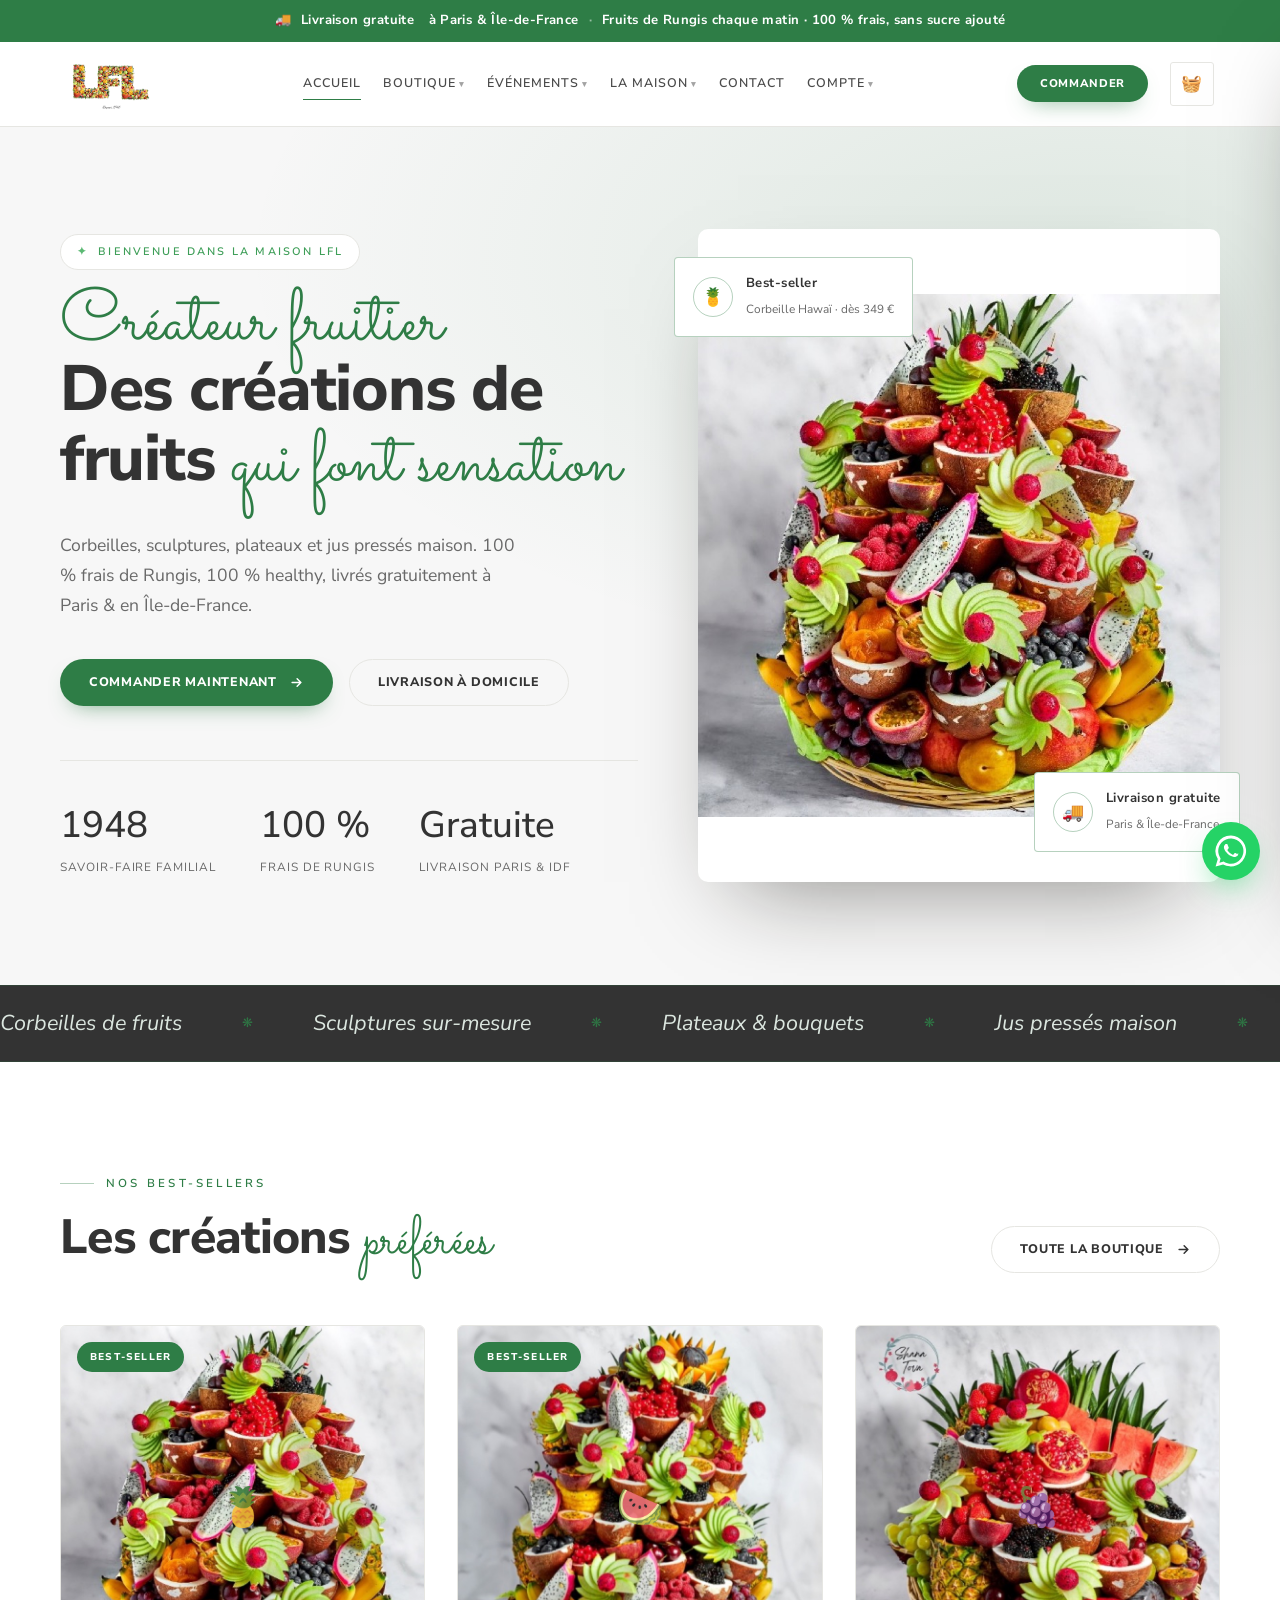
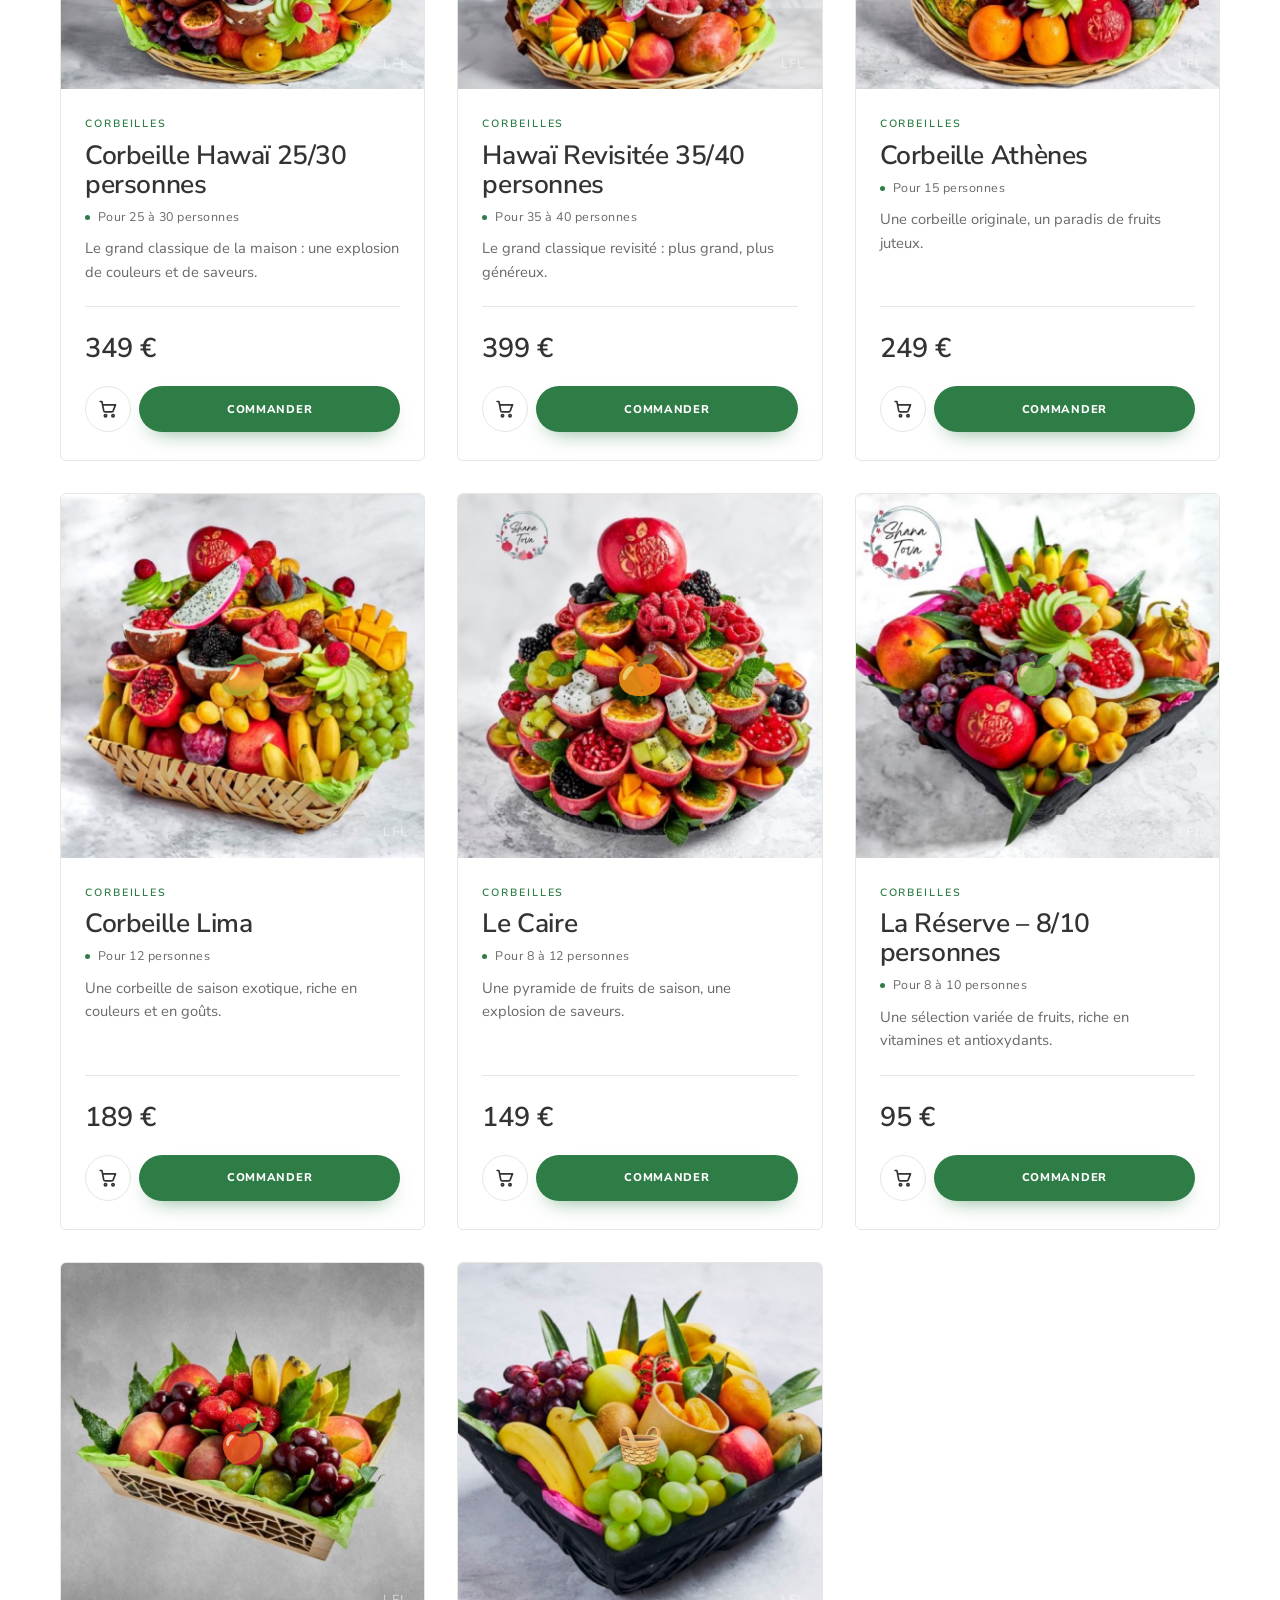
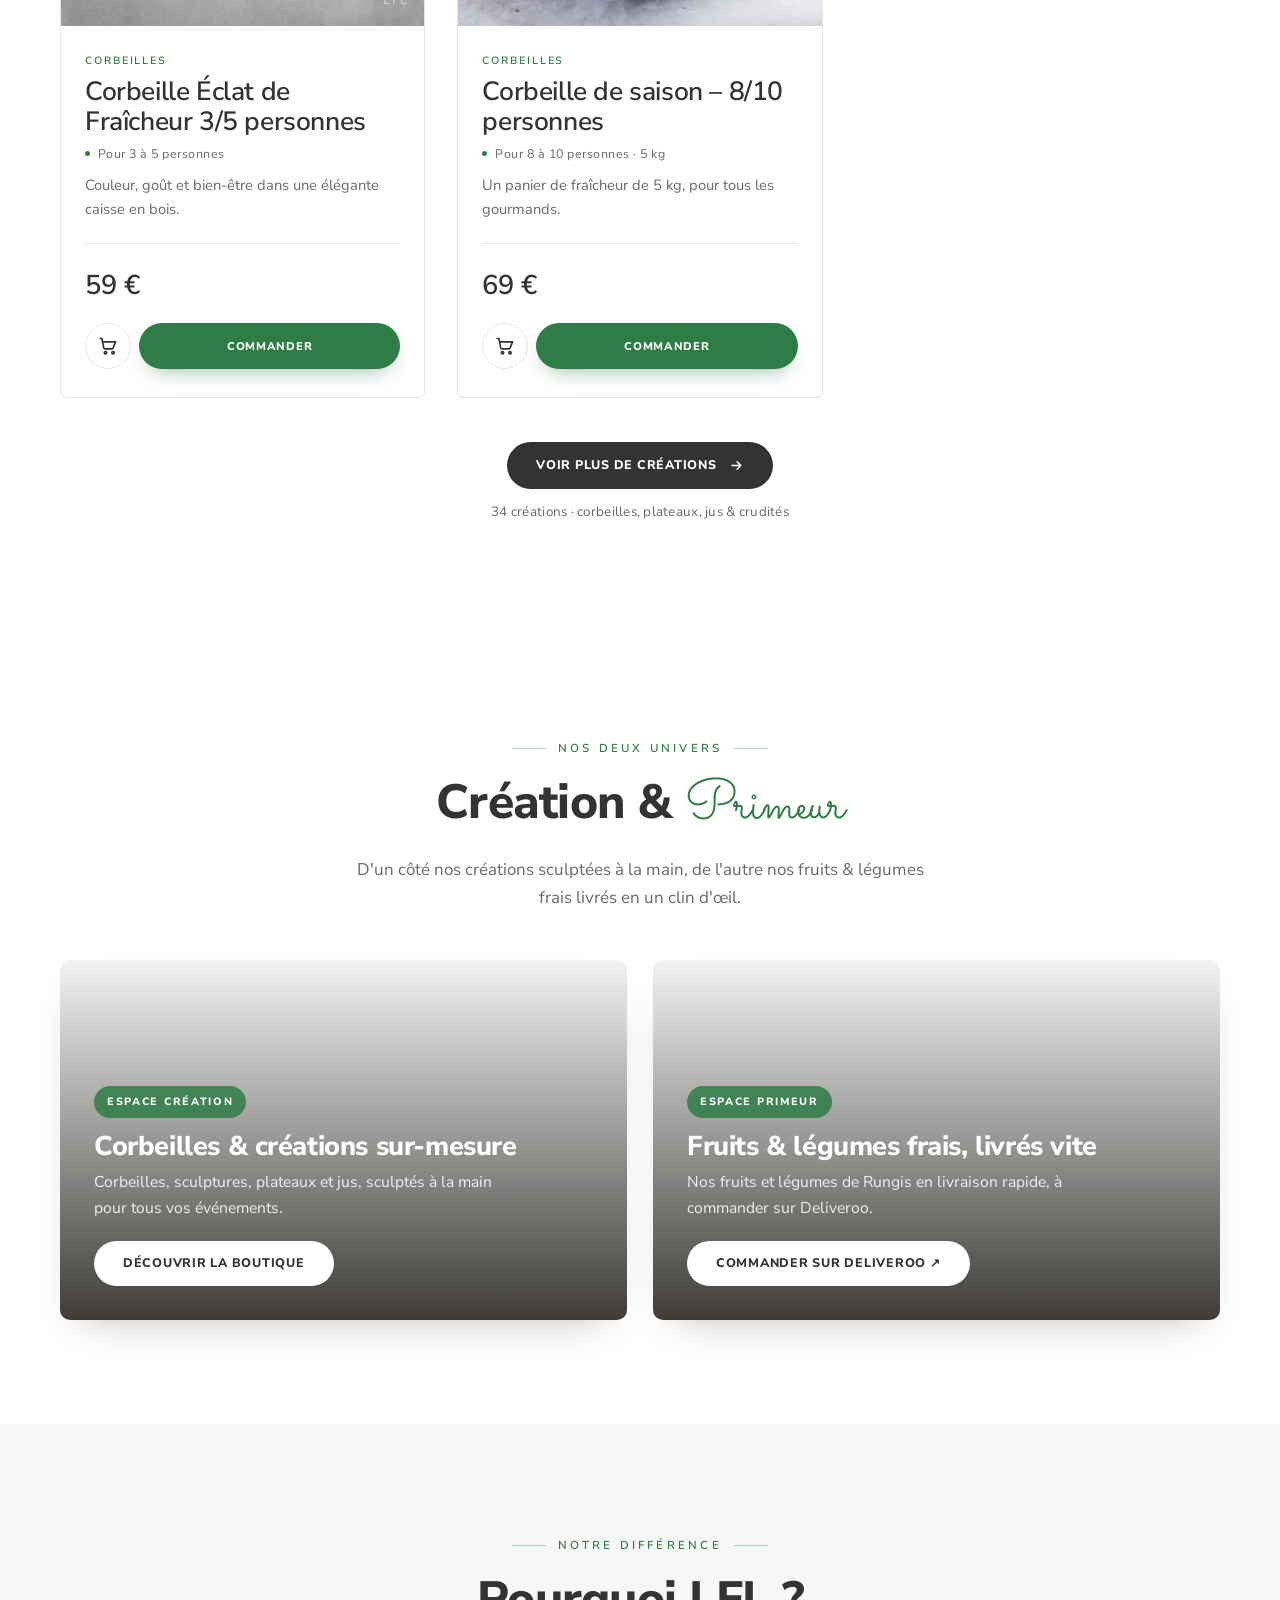
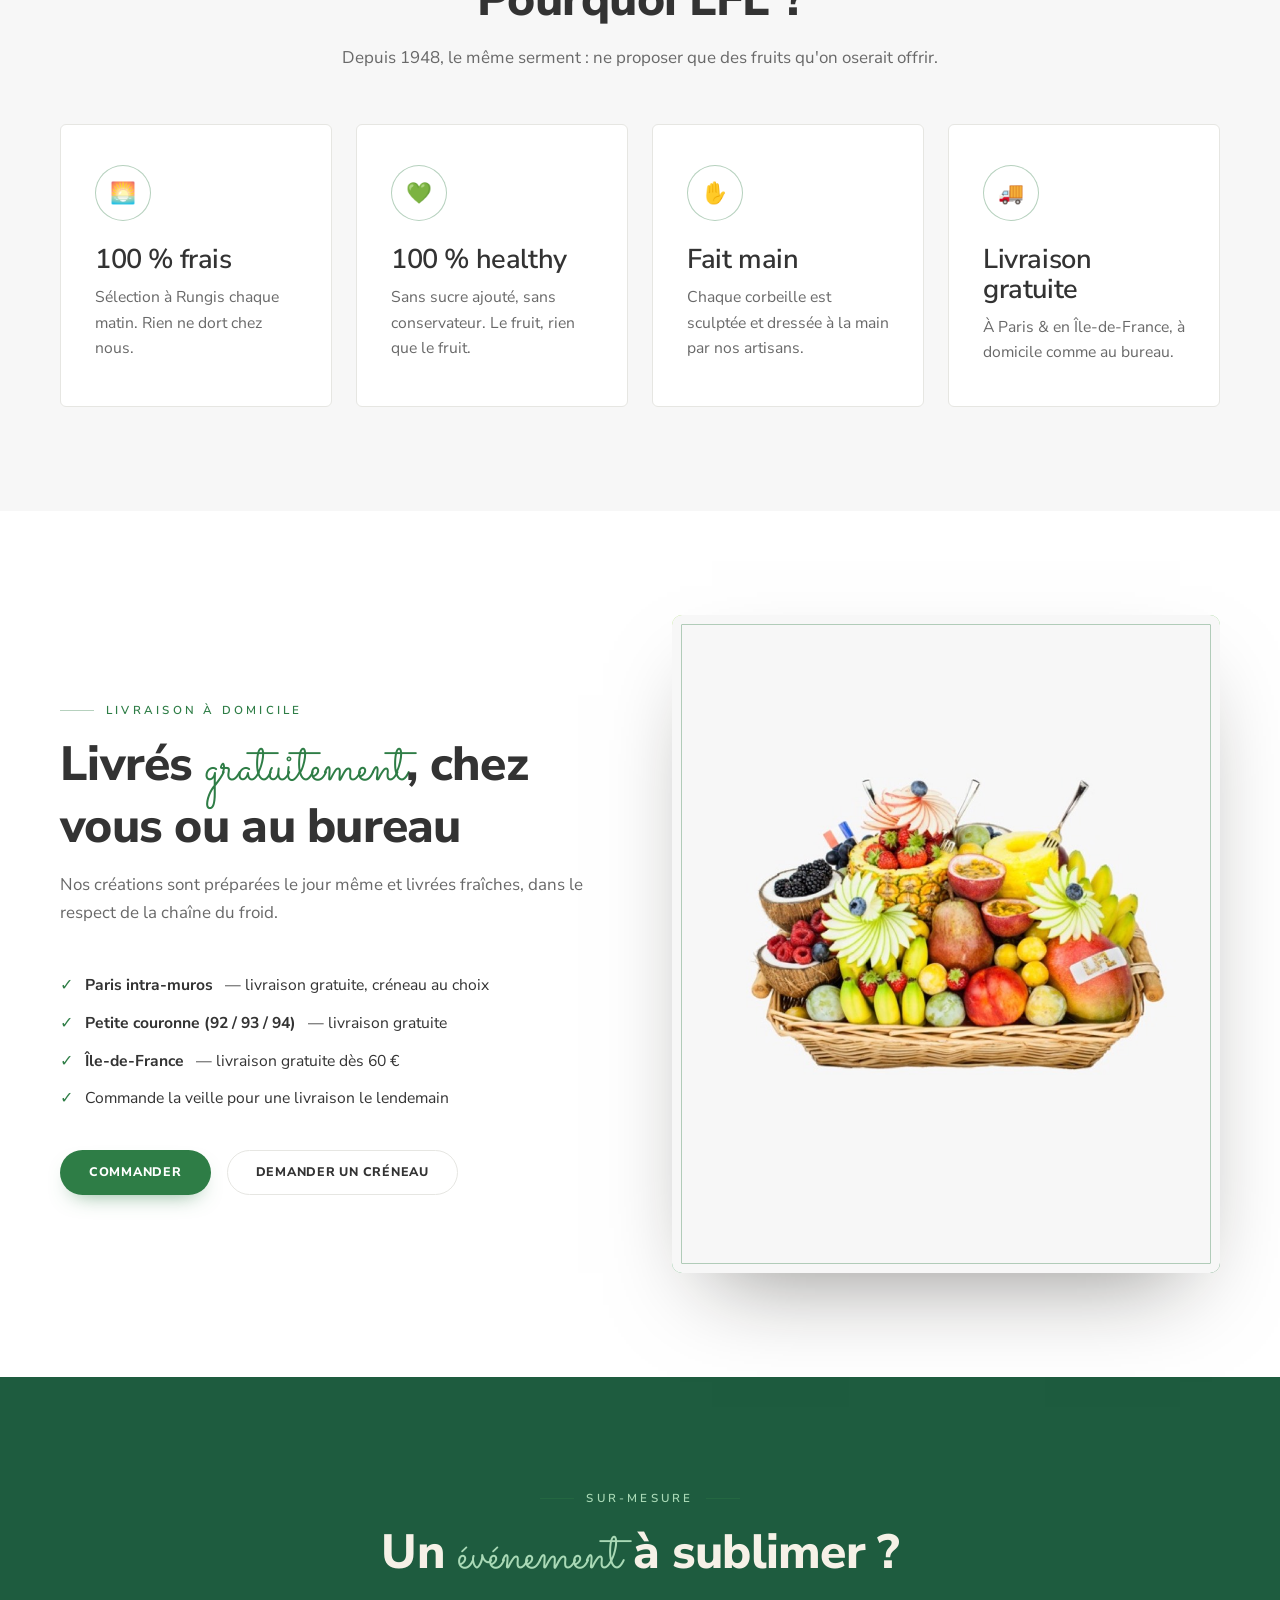
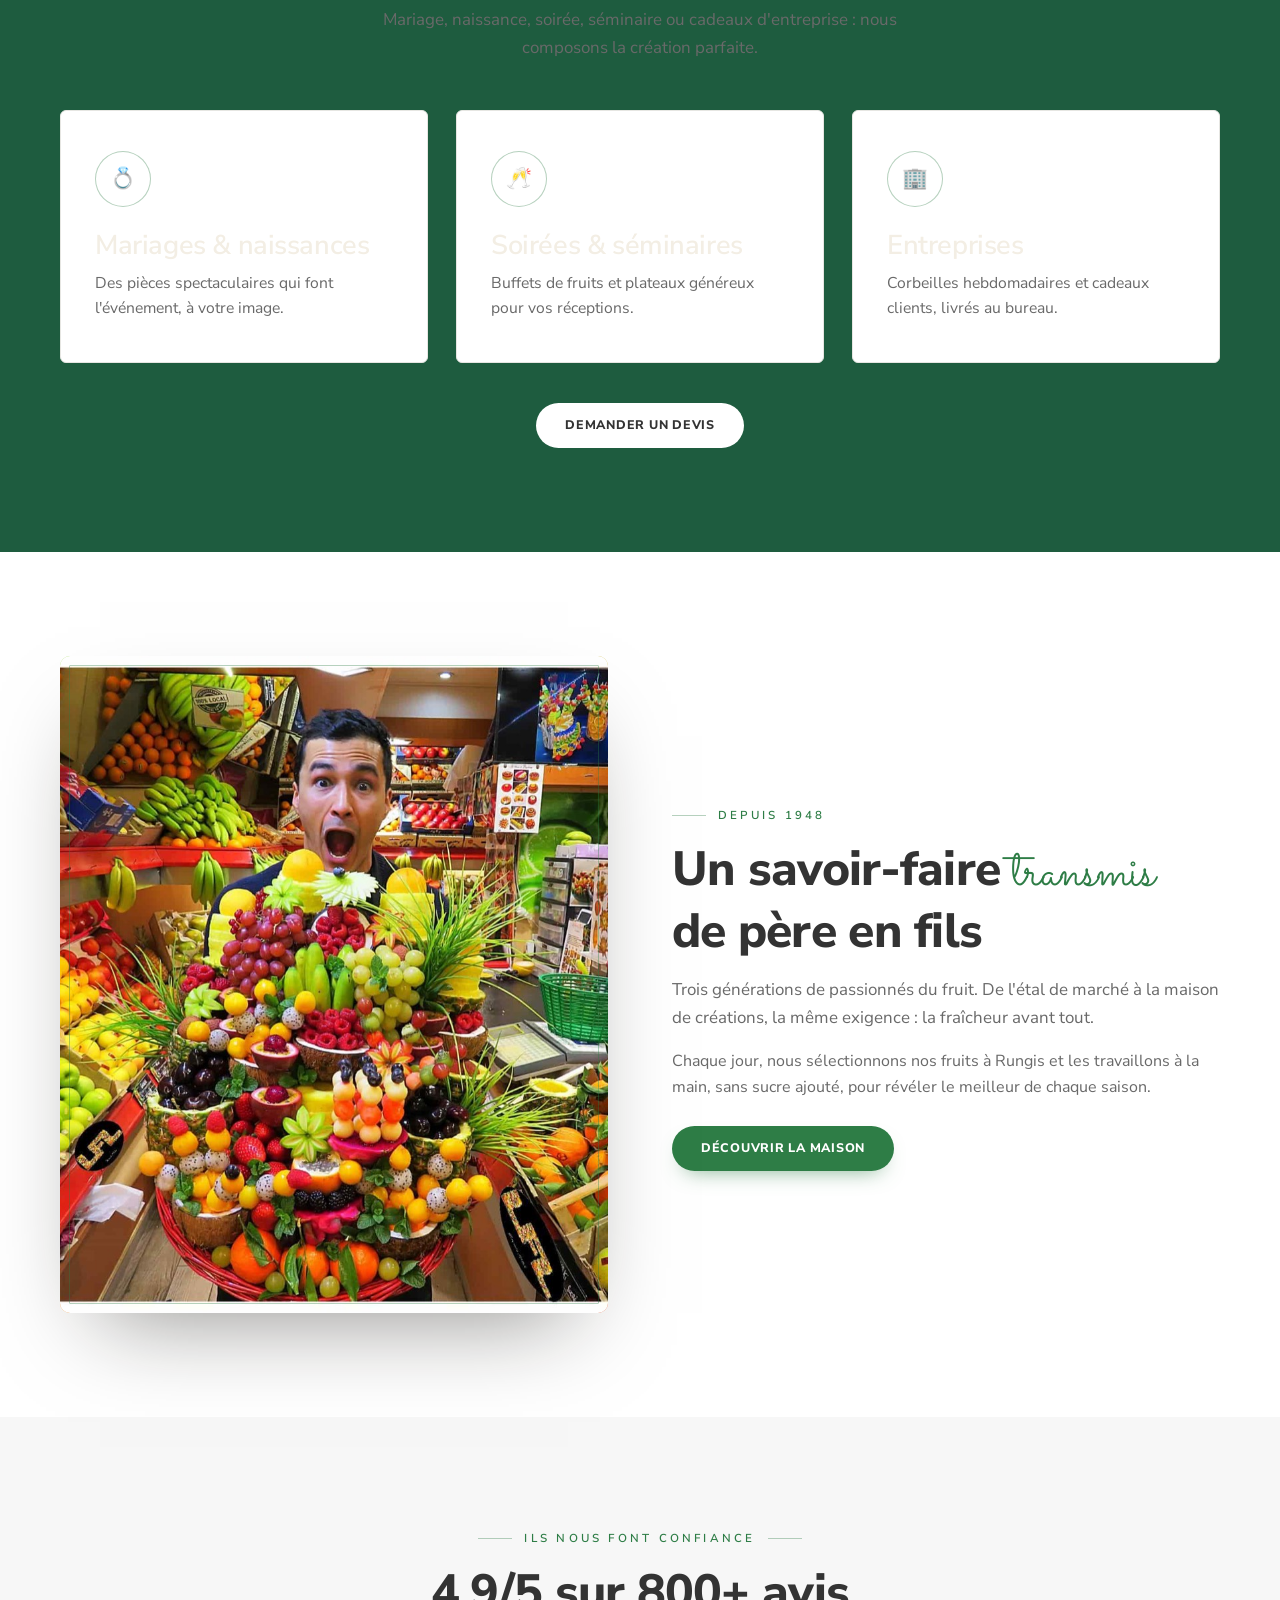
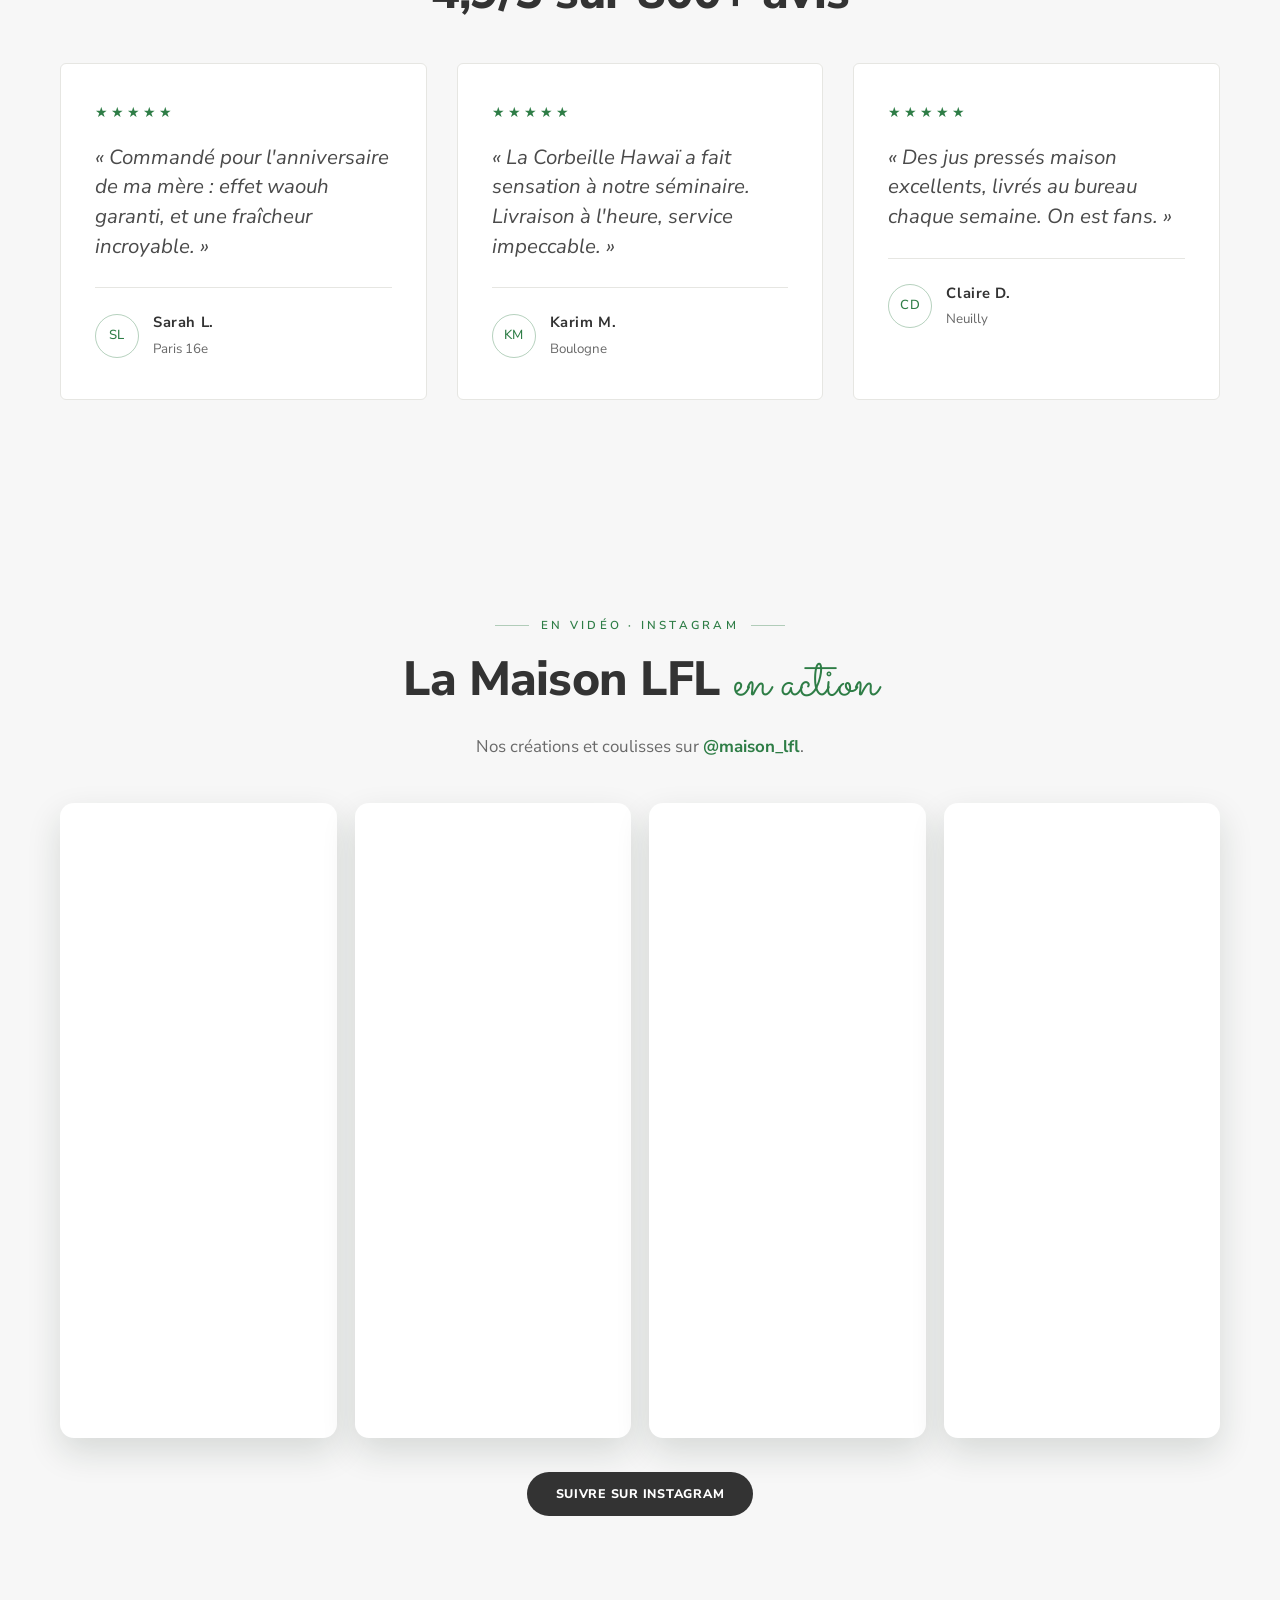
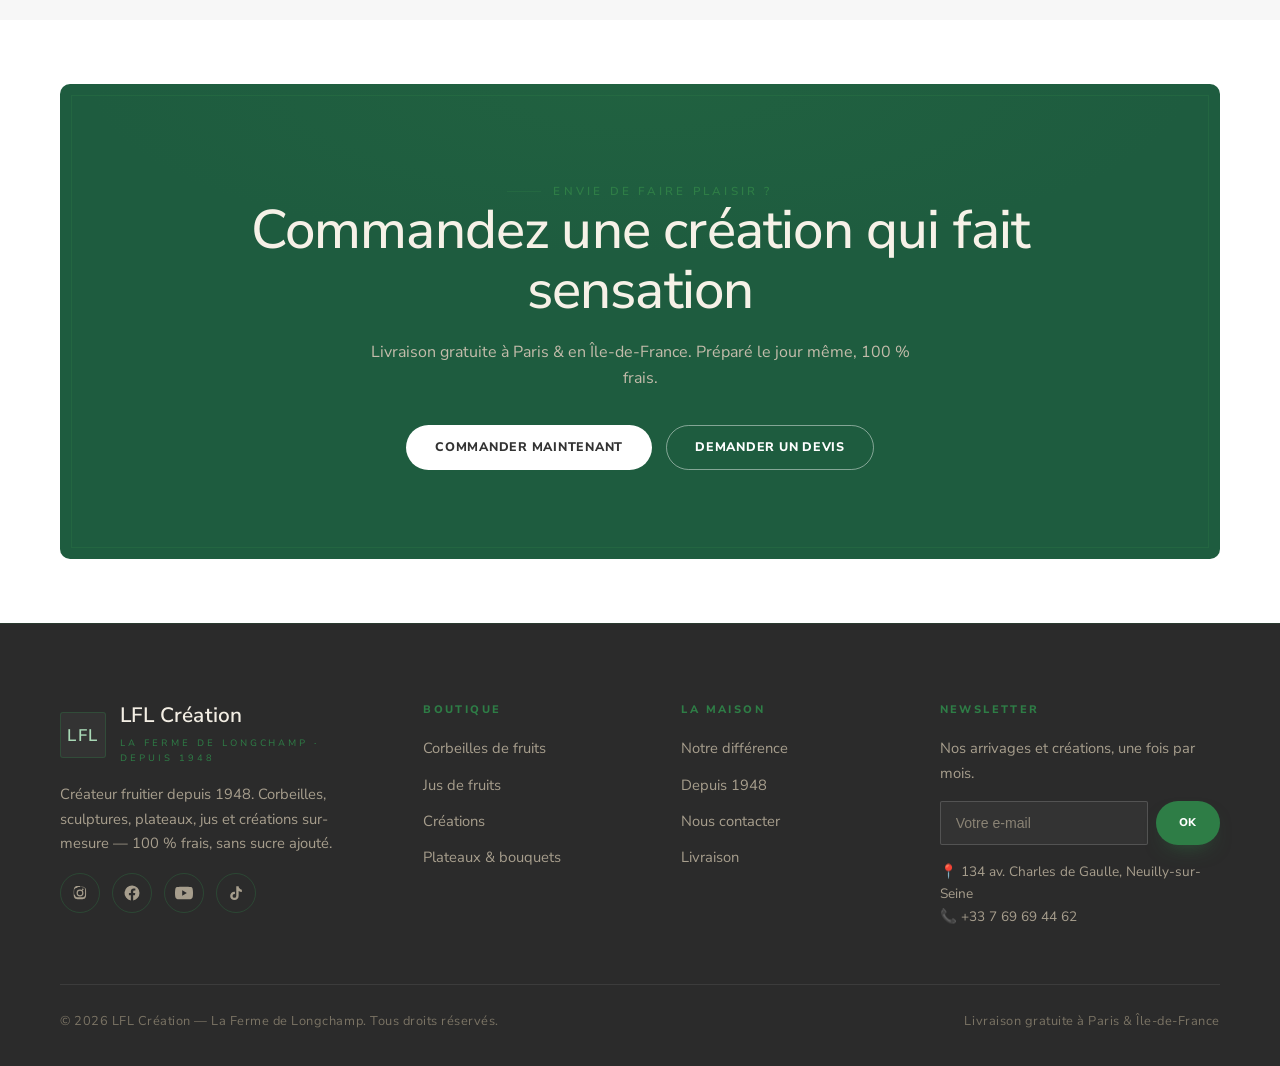
==== commit ae7dd813: "Reels : hauteur ajustée façon Talia (supprime l'espace commentaire en trop) Co-Authored-By: Claude O" ====
--- a/index.html
+++ b/index.html
@@ -7,7 +7,7 @@
 <meta name="description" content="LFL Création, La Ferme de Longchamp : créateur fruitier depuis 1948. Corbeilles, sculptures, plateaux et jus pressés maison. 100 % frais de Rungis, livraison gratuite à Paris & Île-de-France.">
 <link rel="preconnect" href="https://fonts.googleapis.com">
 <link rel="preconnect" href="https://fonts.gstatic.com" crossorigin>
-<link rel="stylesheet" href="assets/css/style.css?v=25">
+<link rel="stylesheet" href="assets/css/style.css?v=26">
 <link rel="icon" href="data:image/svg+xml,<svg xmlns='http://www.w3.org/2000/svg' viewBox='0 0 100 100'><text y='.9em' font-size='90'>🍉</text></svg>">
 </head>
 <body>
--- a/assets/css/style.css
+++ b/assets/css/style.css
@@ -405,7 +405,7 @@
 
 /* ---------- Reels Instagram — grille de 4 cartes complètes (façon Talia) ---------- */
 .reels { display: grid; grid-template-columns: repeat(4, 1fr); gap: 18px; margin: 42px auto 0; }
-.ig-tile { aspect-ratio: 274 / 648; border-radius: 14px; overflow: hidden; background: #fff; box-shadow: 0 14px 34px rgba(20,40,25,.14); }
+.ig-tile { aspect-ratio: 276 / 634; border-radius: 14px; overflow: hidden; background: #fff; box-shadow: 0 14px 34px rgba(20,40,25,.14); }
 .ig-tile iframe { display: block; width: 100%; height: 100%; border: 0; }
 @media (max-width: 900px){ .reels { grid-template-columns: repeat(2, 1fr); gap: 16px; } }
 @media (max-width: 520px){ .reels { grid-template-columns: 1fr; max-width: 340px; margin-left: auto; margin-right: auto; } }
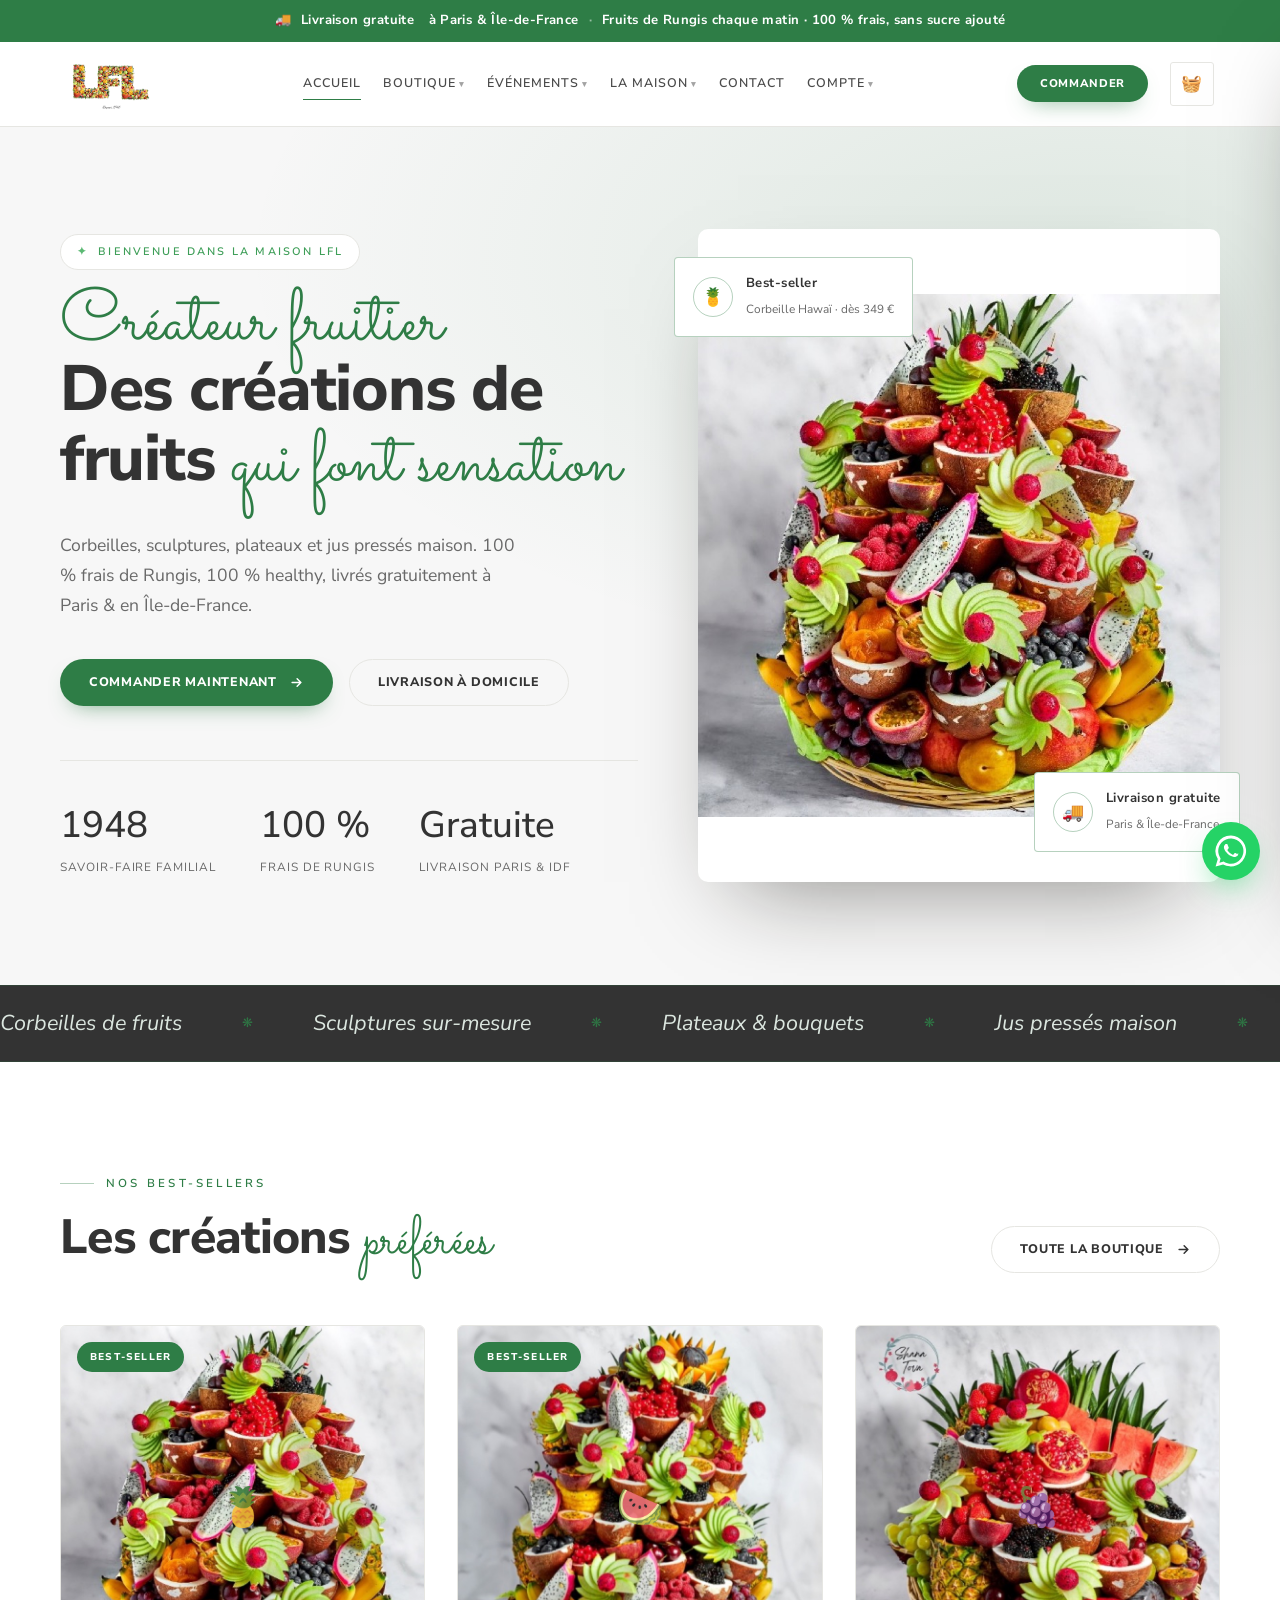
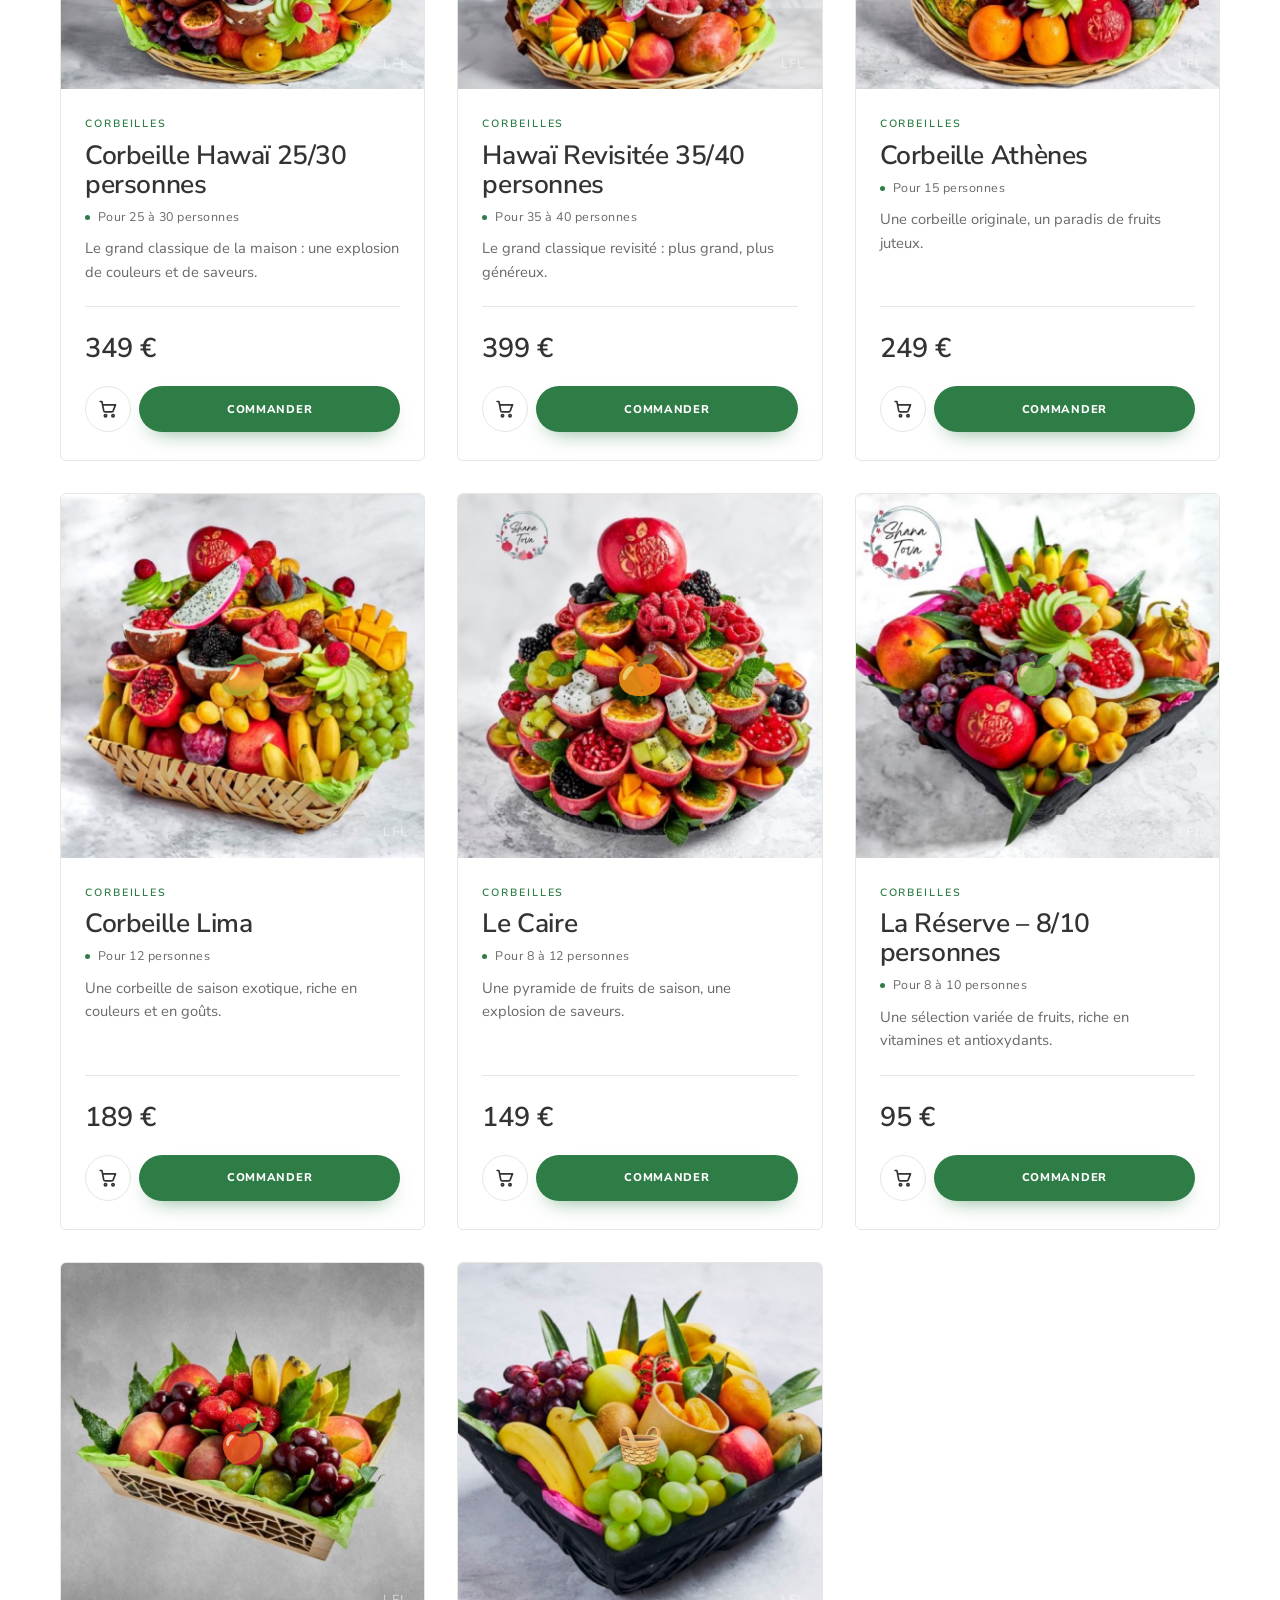
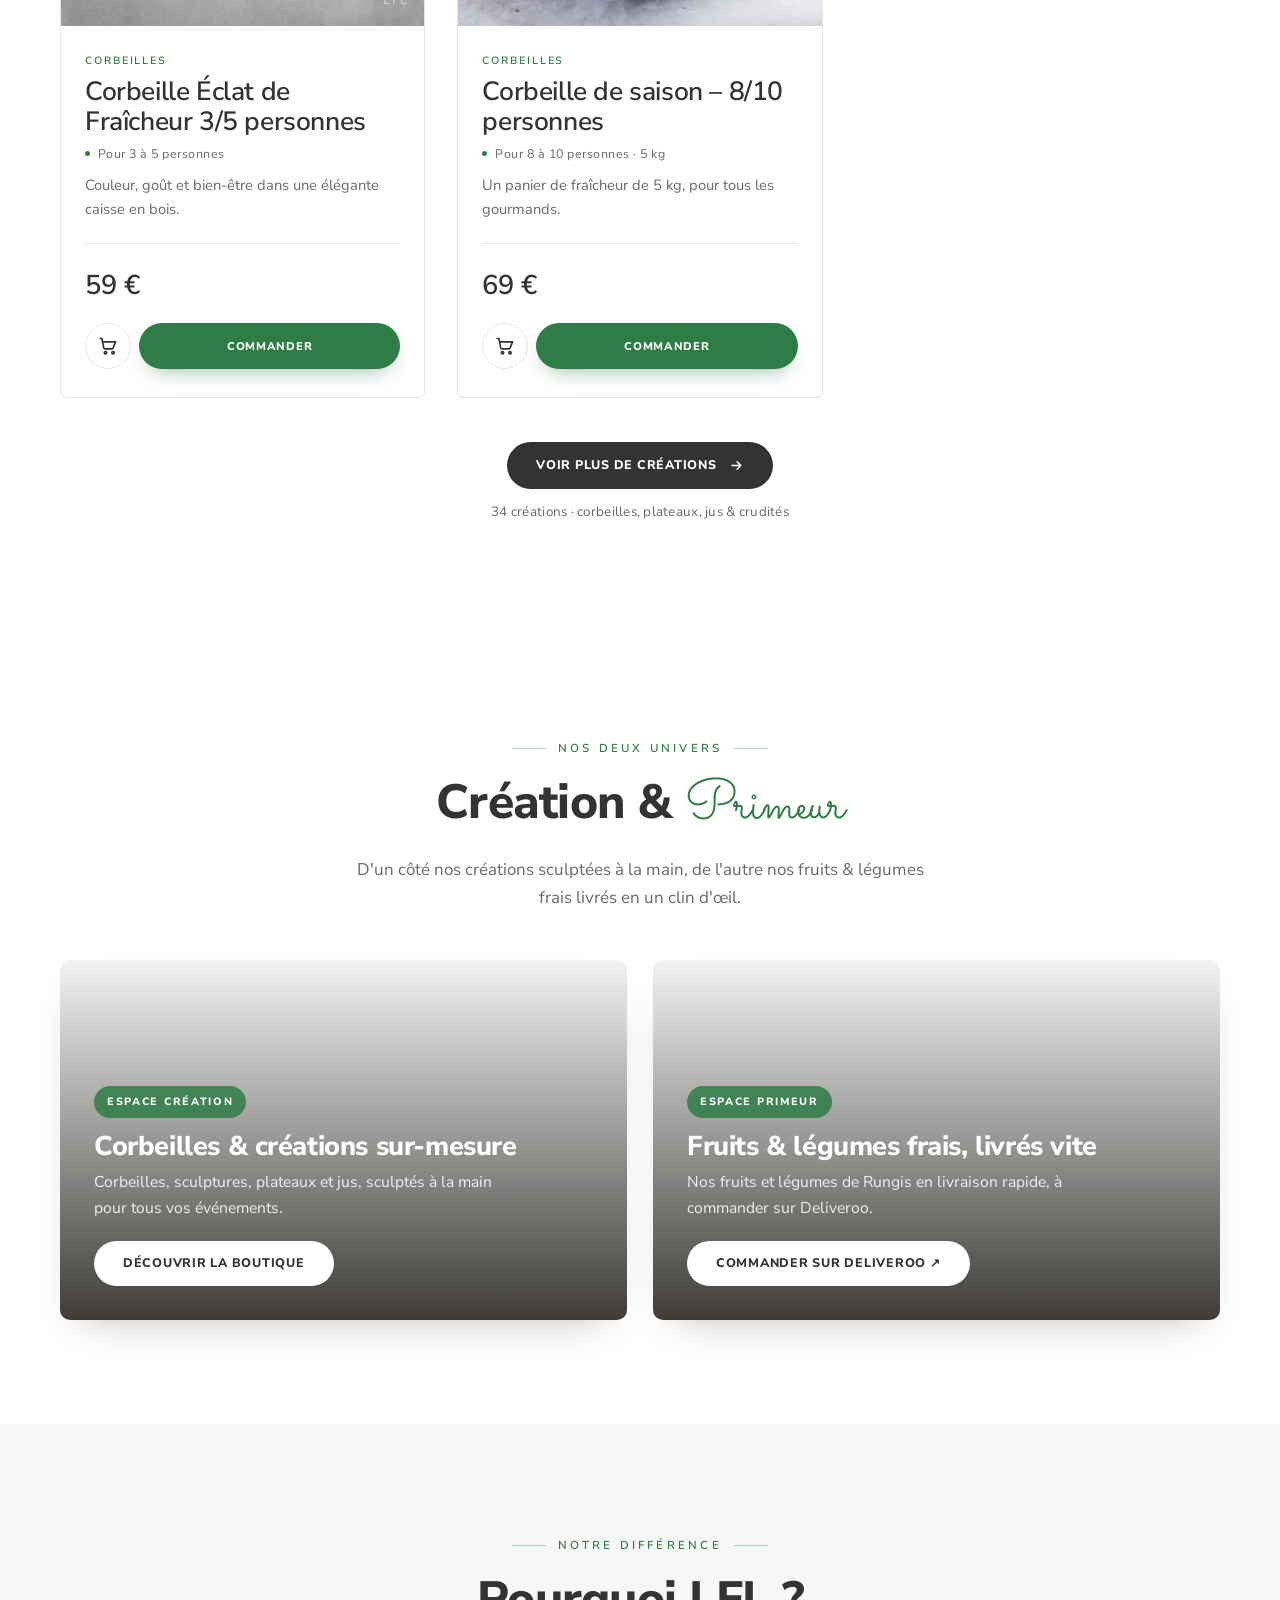
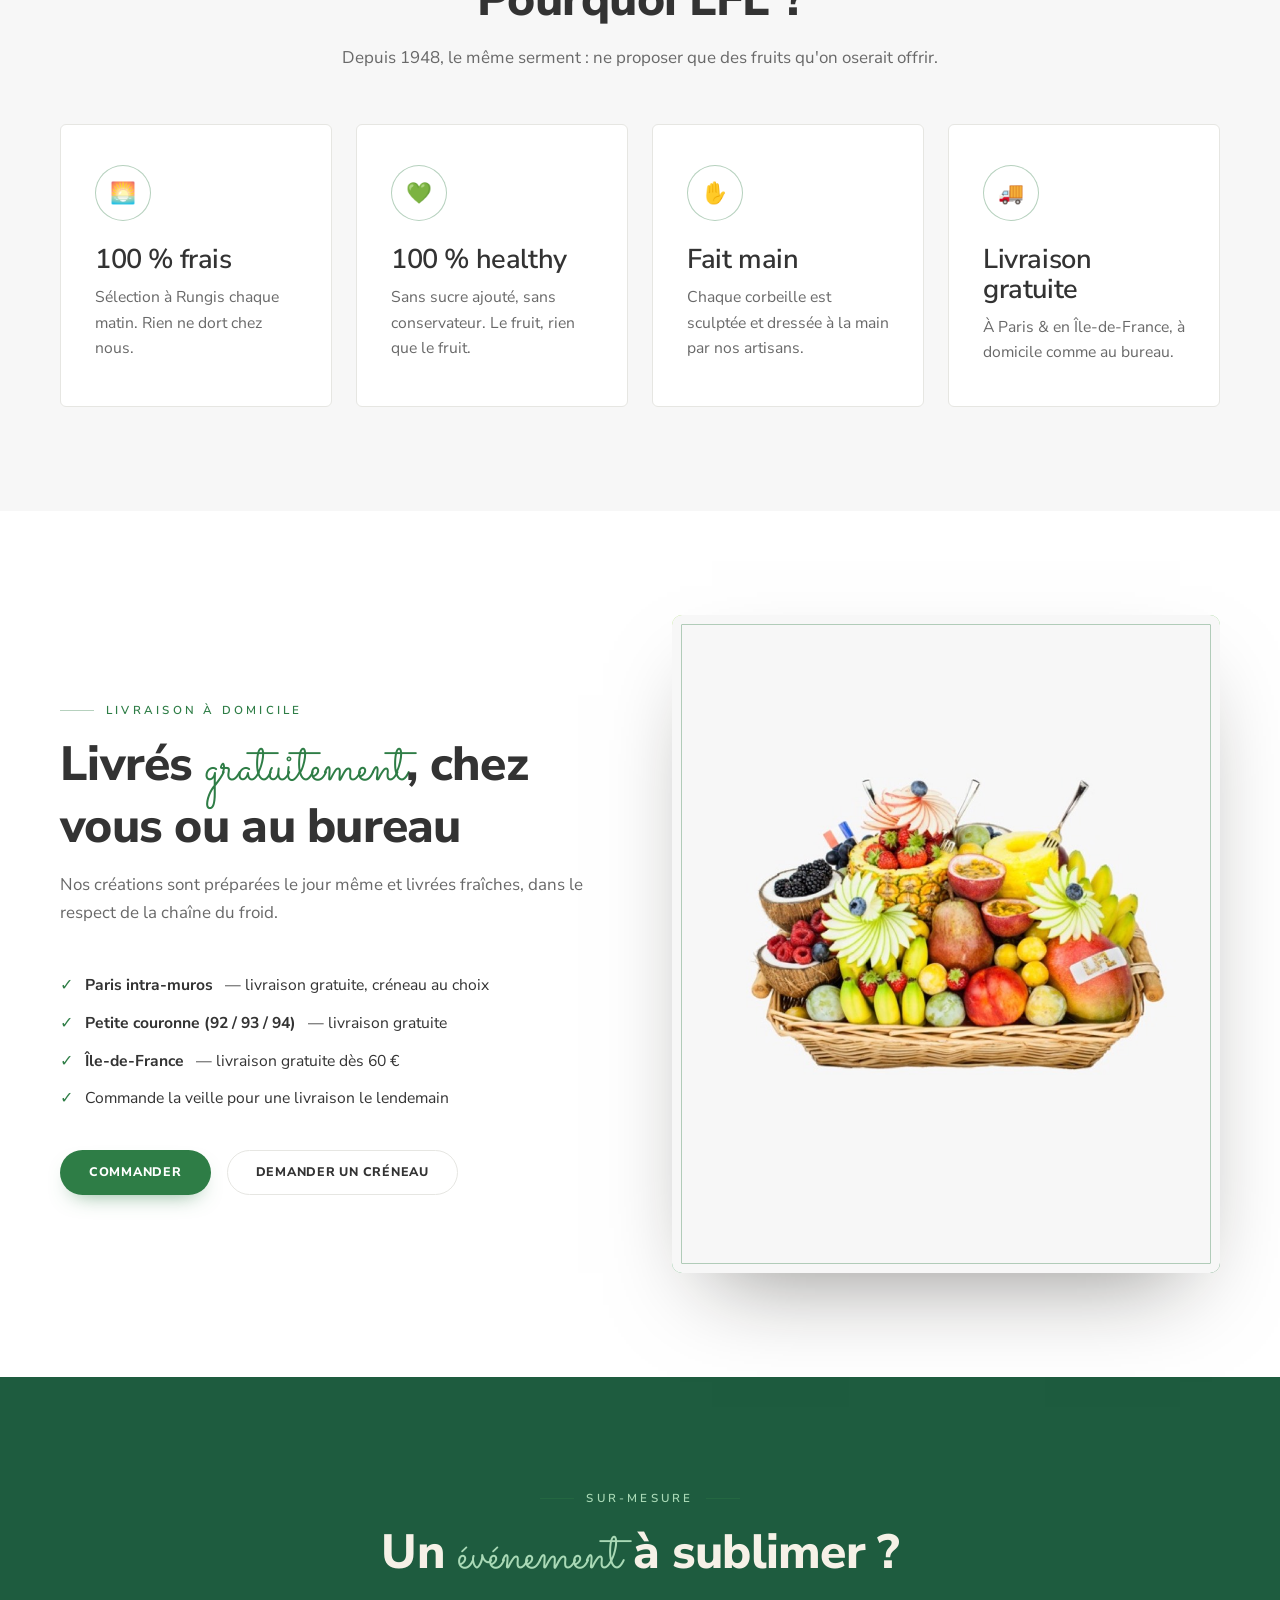
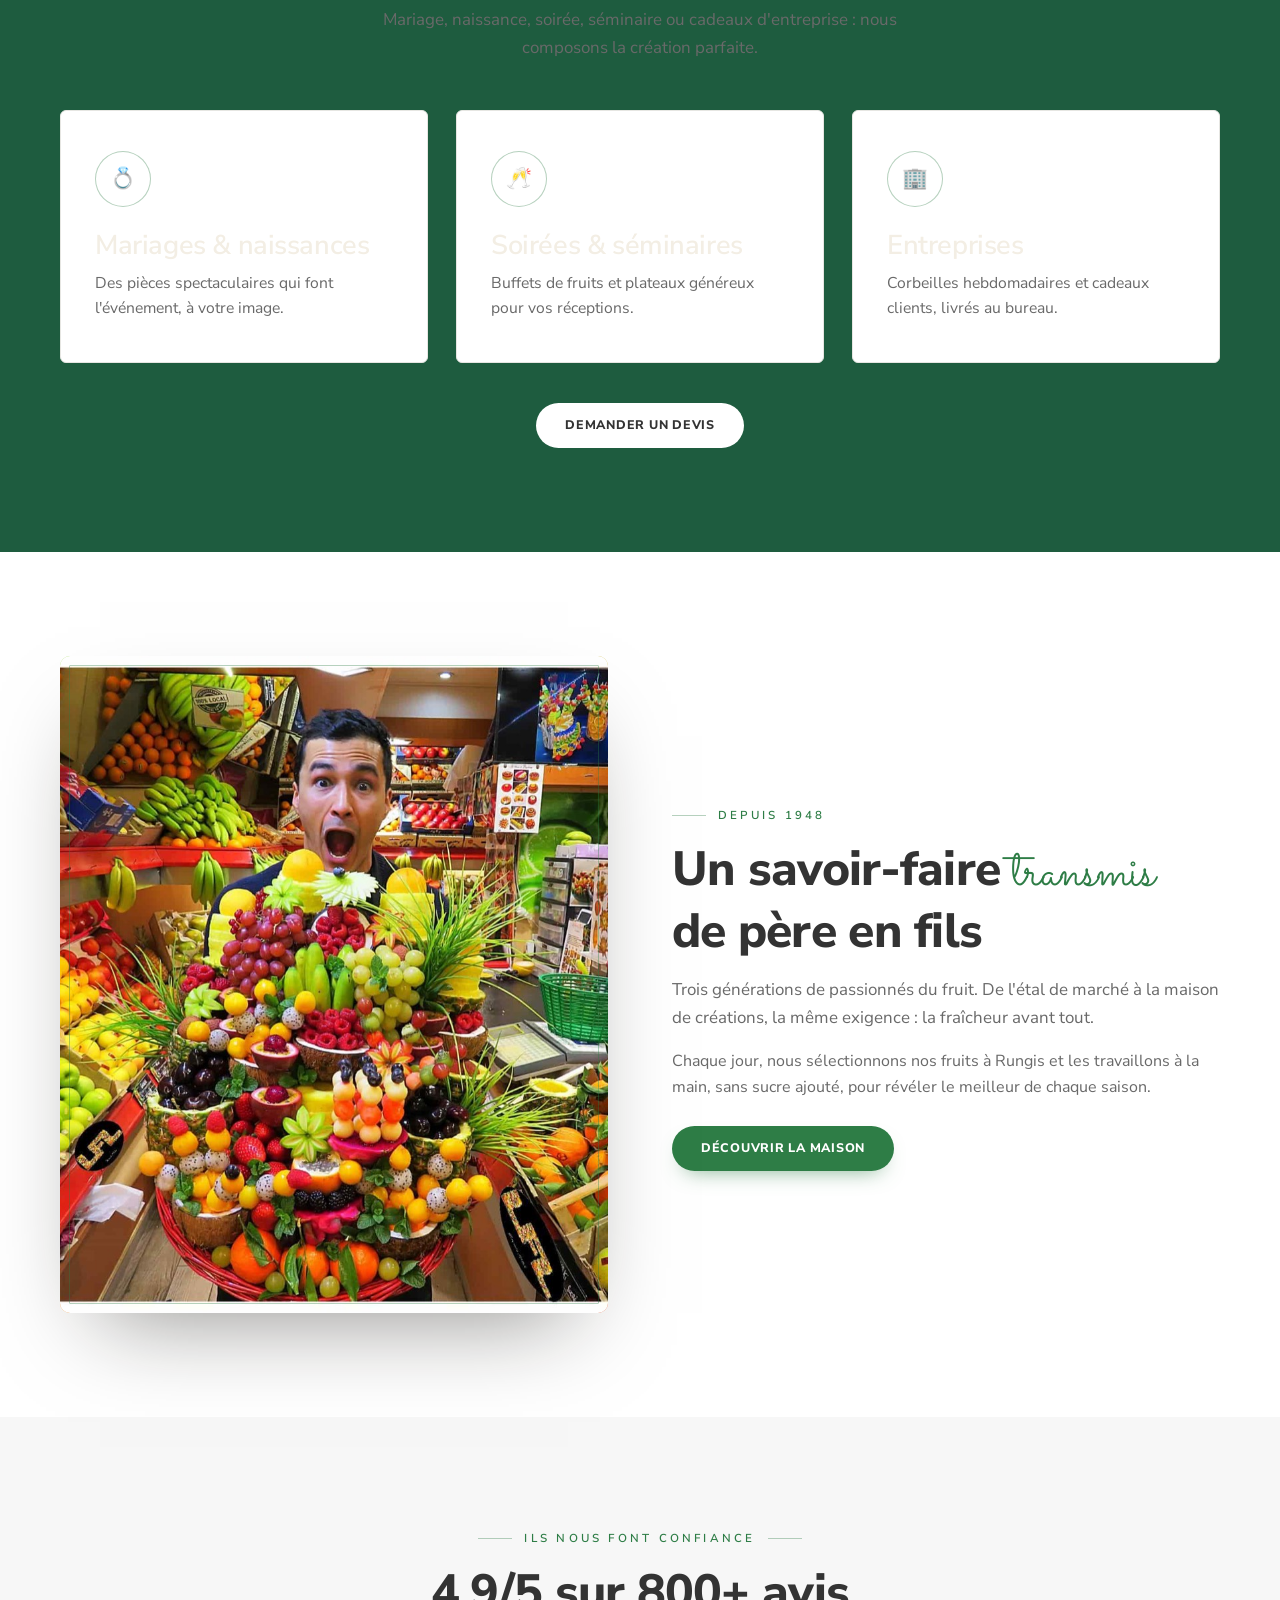
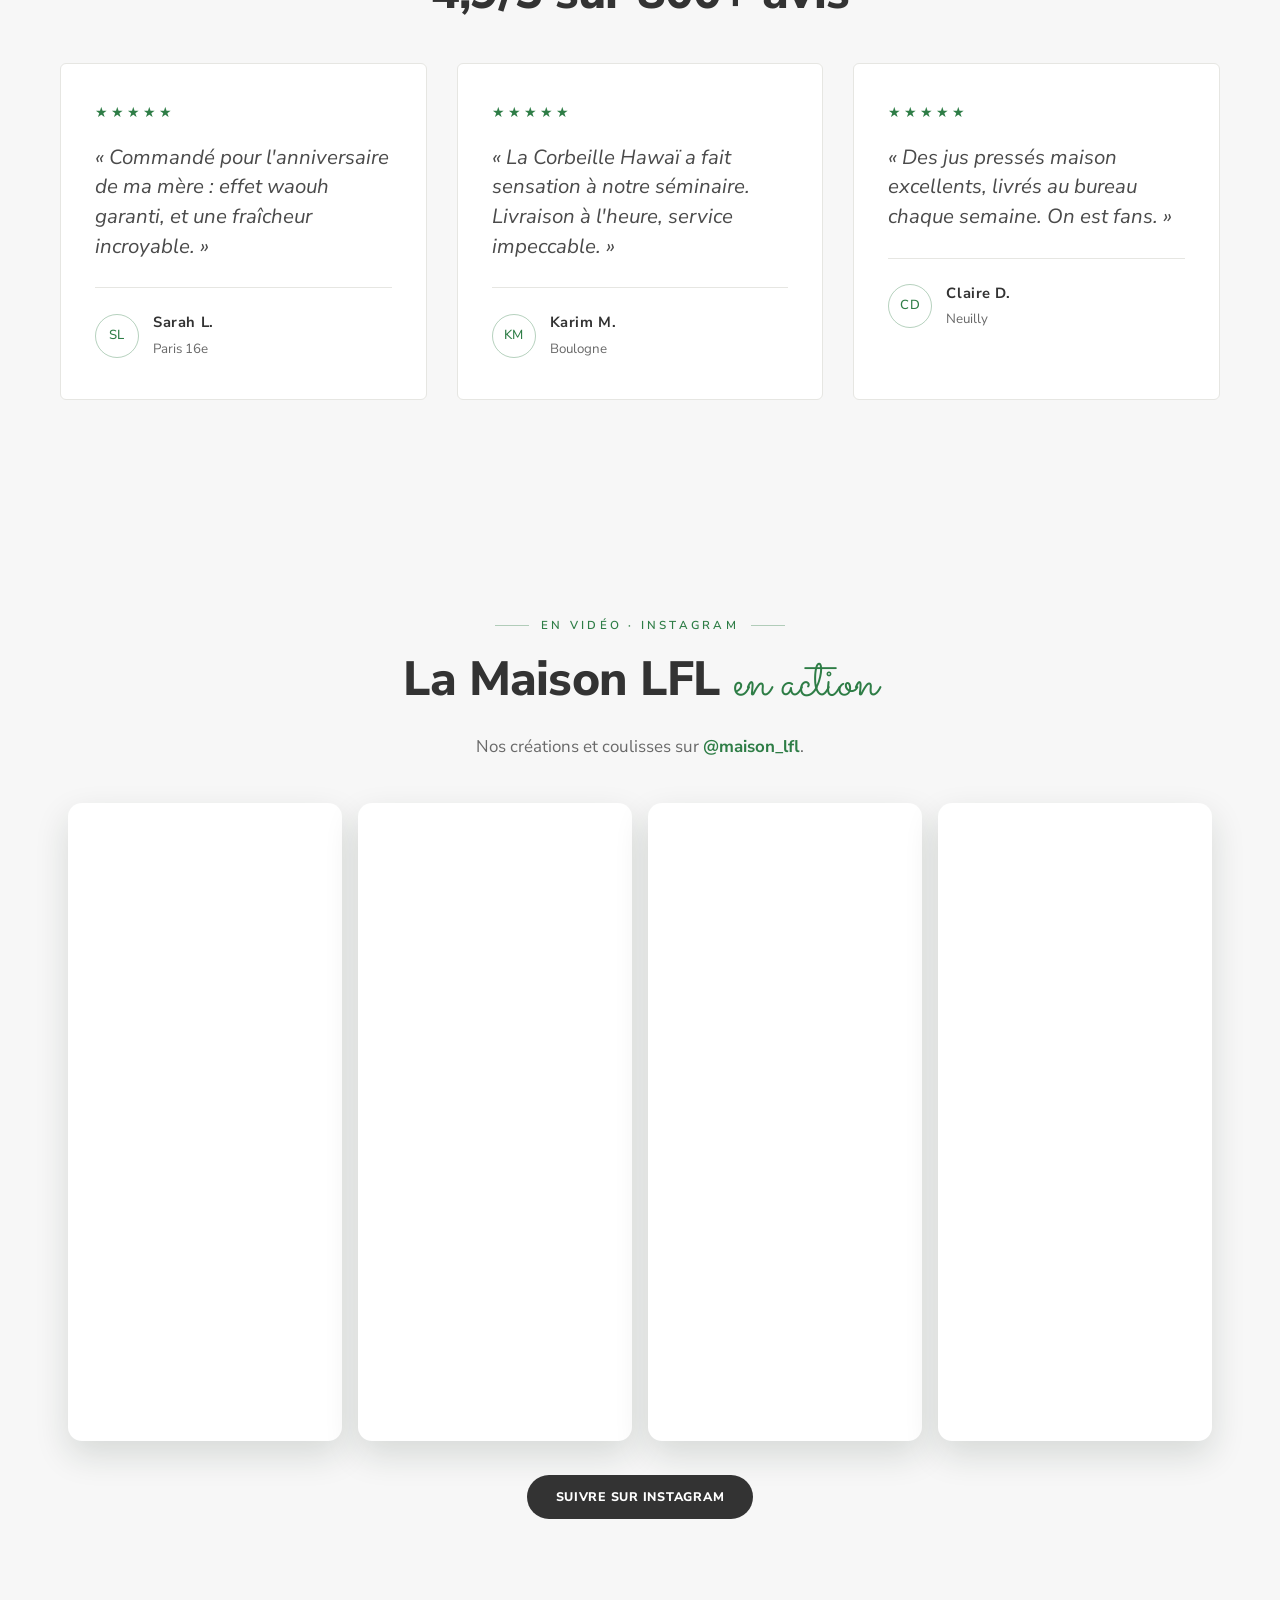
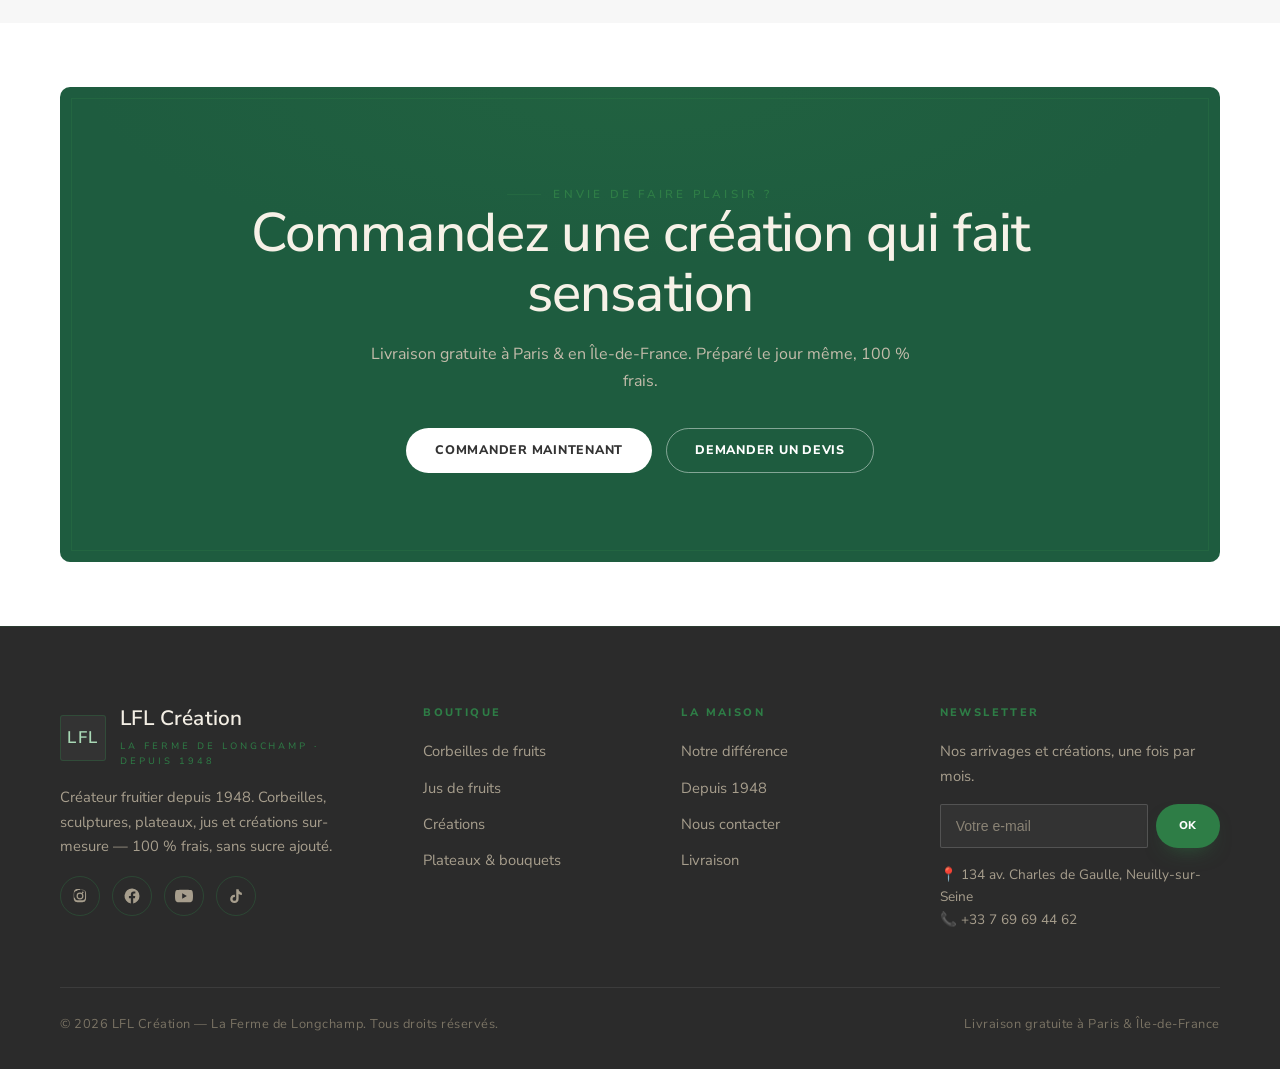
==== commit 5b892dd1: "Reels : cartes à taille fixe 274x638 centrées, identique à Talia (ne s'agrandissent plus) Co-Authore" ====
--- a/index.html
+++ b/index.html
@@ -7,7 +7,7 @@
 <meta name="description" content="LFL Création, La Ferme de Longchamp : créateur fruitier depuis 1948. Corbeilles, sculptures, plateaux et jus pressés maison. 100 % frais de Rungis, livraison gratuite à Paris & Île-de-France.">
 <link rel="preconnect" href="https://fonts.googleapis.com">
 <link rel="preconnect" href="https://fonts.gstatic.com" crossorigin>
-<link rel="stylesheet" href="assets/css/style.css?v=26">
+<link rel="stylesheet" href="assets/css/style.css?v=27">
 <link rel="icon" href="data:image/svg+xml,<svg xmlns='http://www.w3.org/2000/svg' viewBox='0 0 100 100'><text y='.9em' font-size='90'>🍉</text></svg>">
 </head>
 <body>
--- a/assets/css/style.css
+++ b/assets/css/style.css
@@ -403,12 +403,12 @@
 .see-more { display: flex; flex-direction: column; align-items: center; gap: 12px; margin-top: 44px; }
 .see-more__count { font-size: .84rem; color: var(--muted); letter-spacing: .02em; }
 
-/* ---------- Reels Instagram — grille de 4 cartes complètes (façon Talia) ---------- */
-.reels { display: grid; grid-template-columns: repeat(4, 1fr); gap: 18px; margin: 42px auto 0; }
-.ig-tile { aspect-ratio: 276 / 634; border-radius: 14px; overflow: hidden; background: #fff; box-shadow: 0 14px 34px rgba(20,40,25,.14); }
-.ig-tile iframe { display: block; width: 100%; height: 100%; border: 0; }
-@media (max-width: 900px){ .reels { grid-template-columns: repeat(2, 1fr); gap: 16px; } }
-@media (max-width: 520px){ .reels { grid-template-columns: 1fr; max-width: 340px; margin-left: auto; margin-right: auto; } }
+/* ---------- Reels Instagram — 4 cartes fixes centrées (façon Talia) ---------- */
+.reels { display: grid; grid-template-columns: repeat(4, 274px); justify-content: center; gap: 16px; margin: 42px auto 0; }
+.ig-tile { width: 274px; height: 638px; border-radius: 14px; overflow: hidden; background: #fff; box-shadow: 0 14px 34px rgba(20,40,25,.14); }
+.ig-tile iframe { display: block; width: 274px; height: 638px; border: 0; }
+@media (max-width: 1180px){ .reels { grid-template-columns: repeat(2, 274px); } }
+@media (max-width: 620px){ .reels { grid-template-columns: 274px; } }
 
 /* ---------- Bouton WhatsApp flottant ---------- */
 .wa-float { position: fixed; right: 20px; bottom: 20px; z-index: 120; width: 58px; height: 58px; border-radius: 999px; background: #25D366; color: #fff; display: grid; place-items: center; box-shadow: 0 14px 30px -10px rgba(37,211,102,.6); transition: transform .2s var(--ease); }
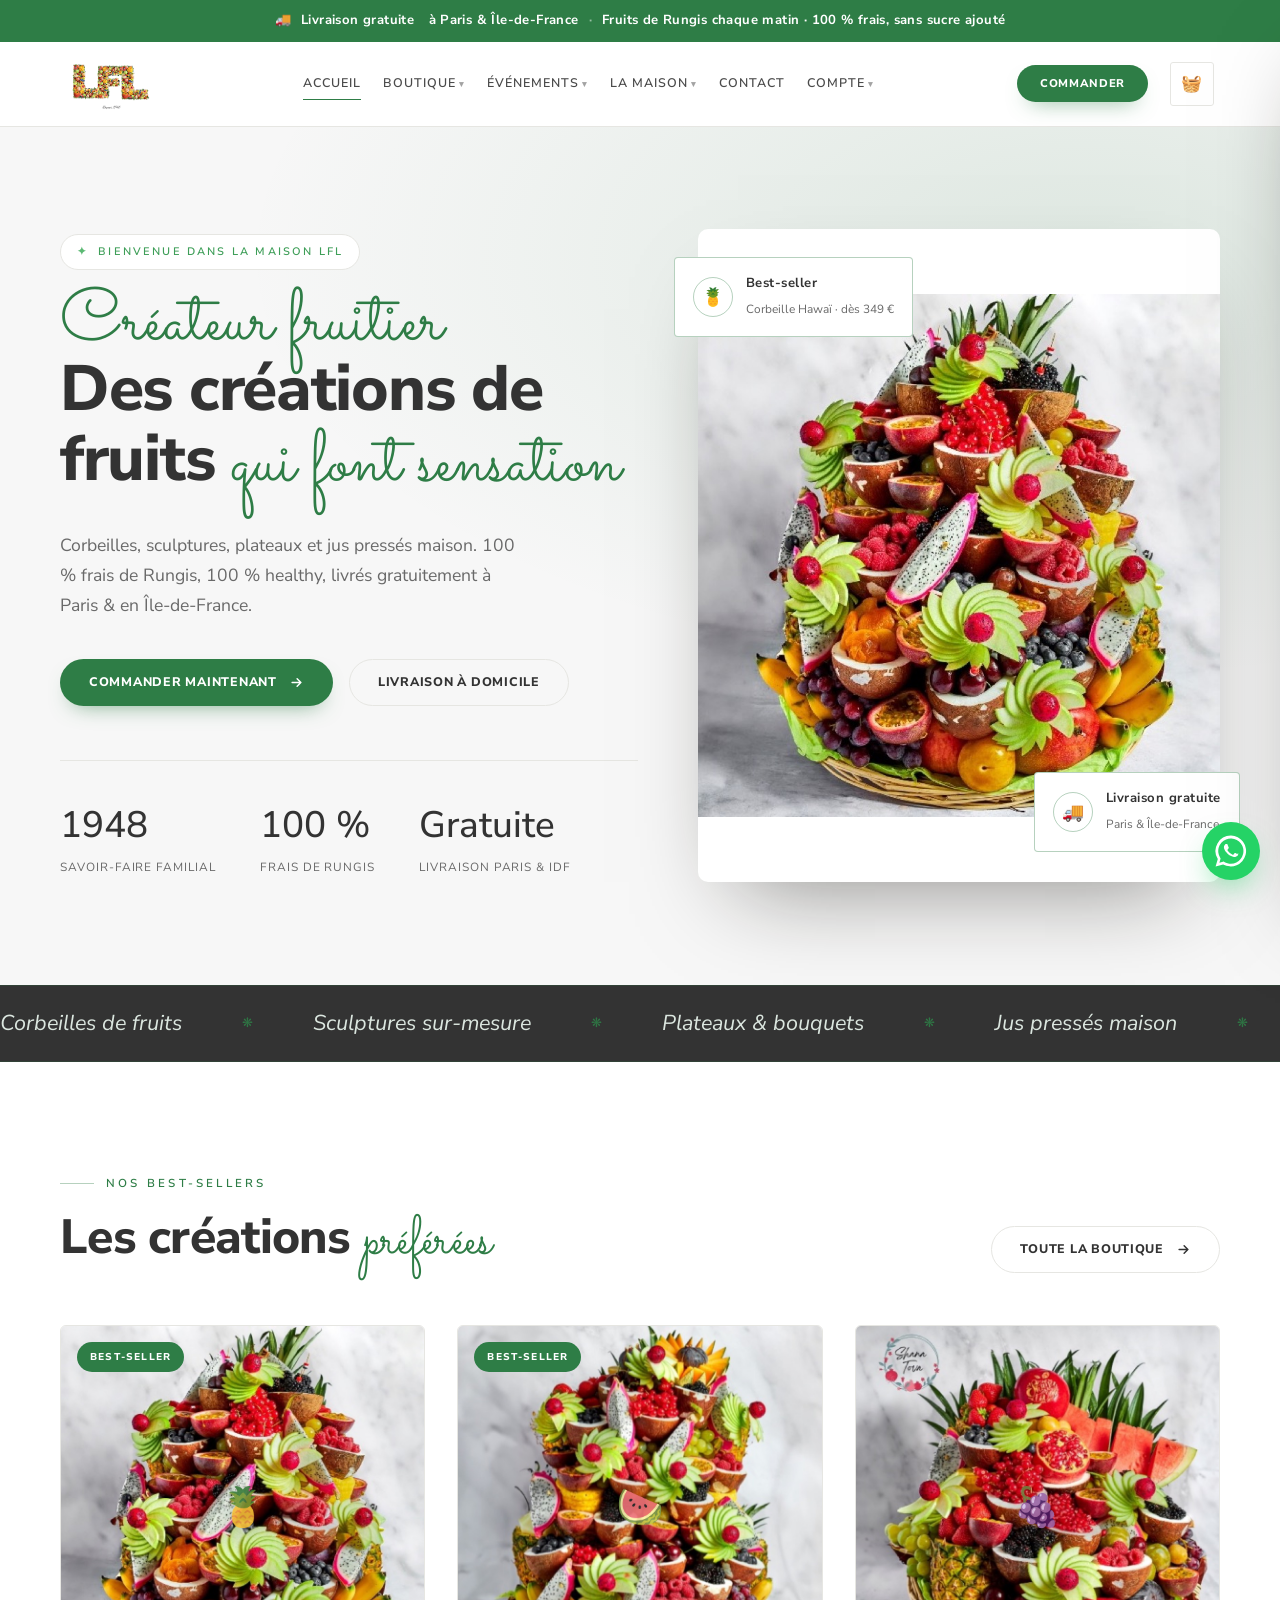
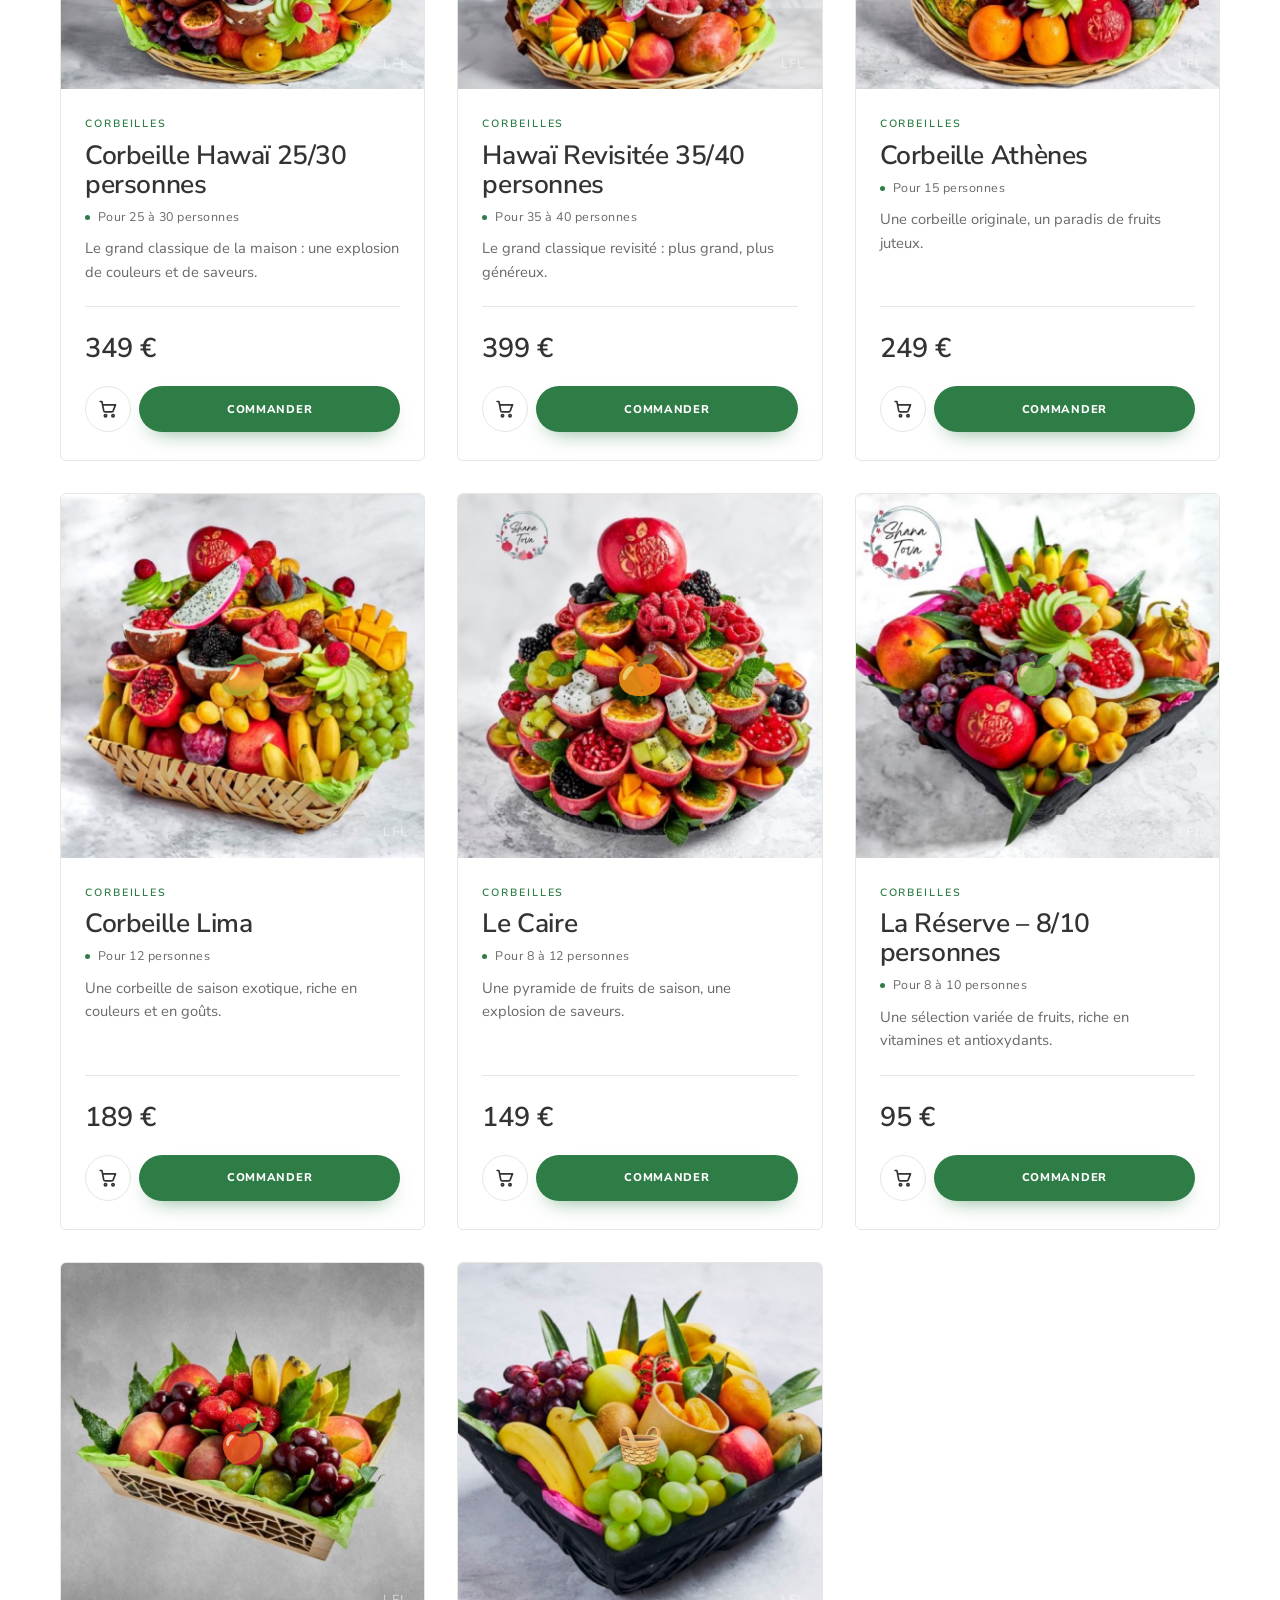
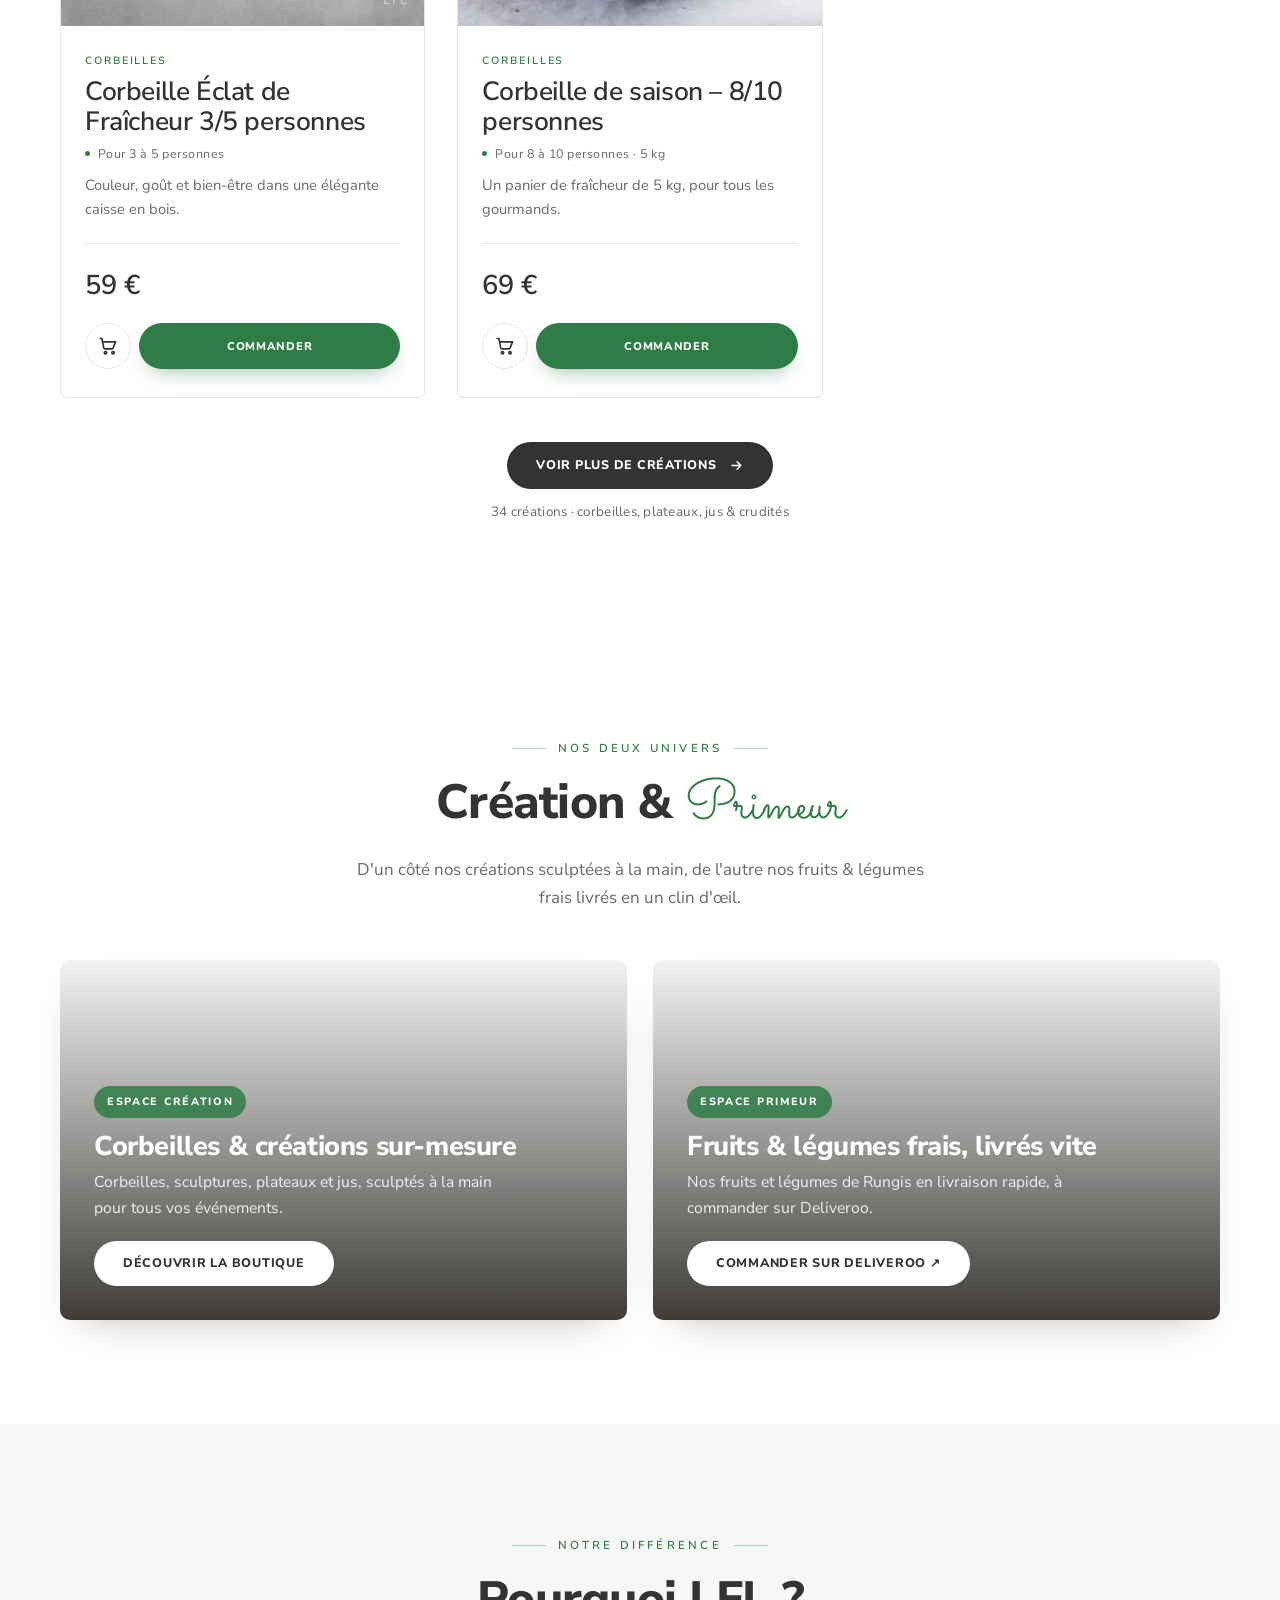
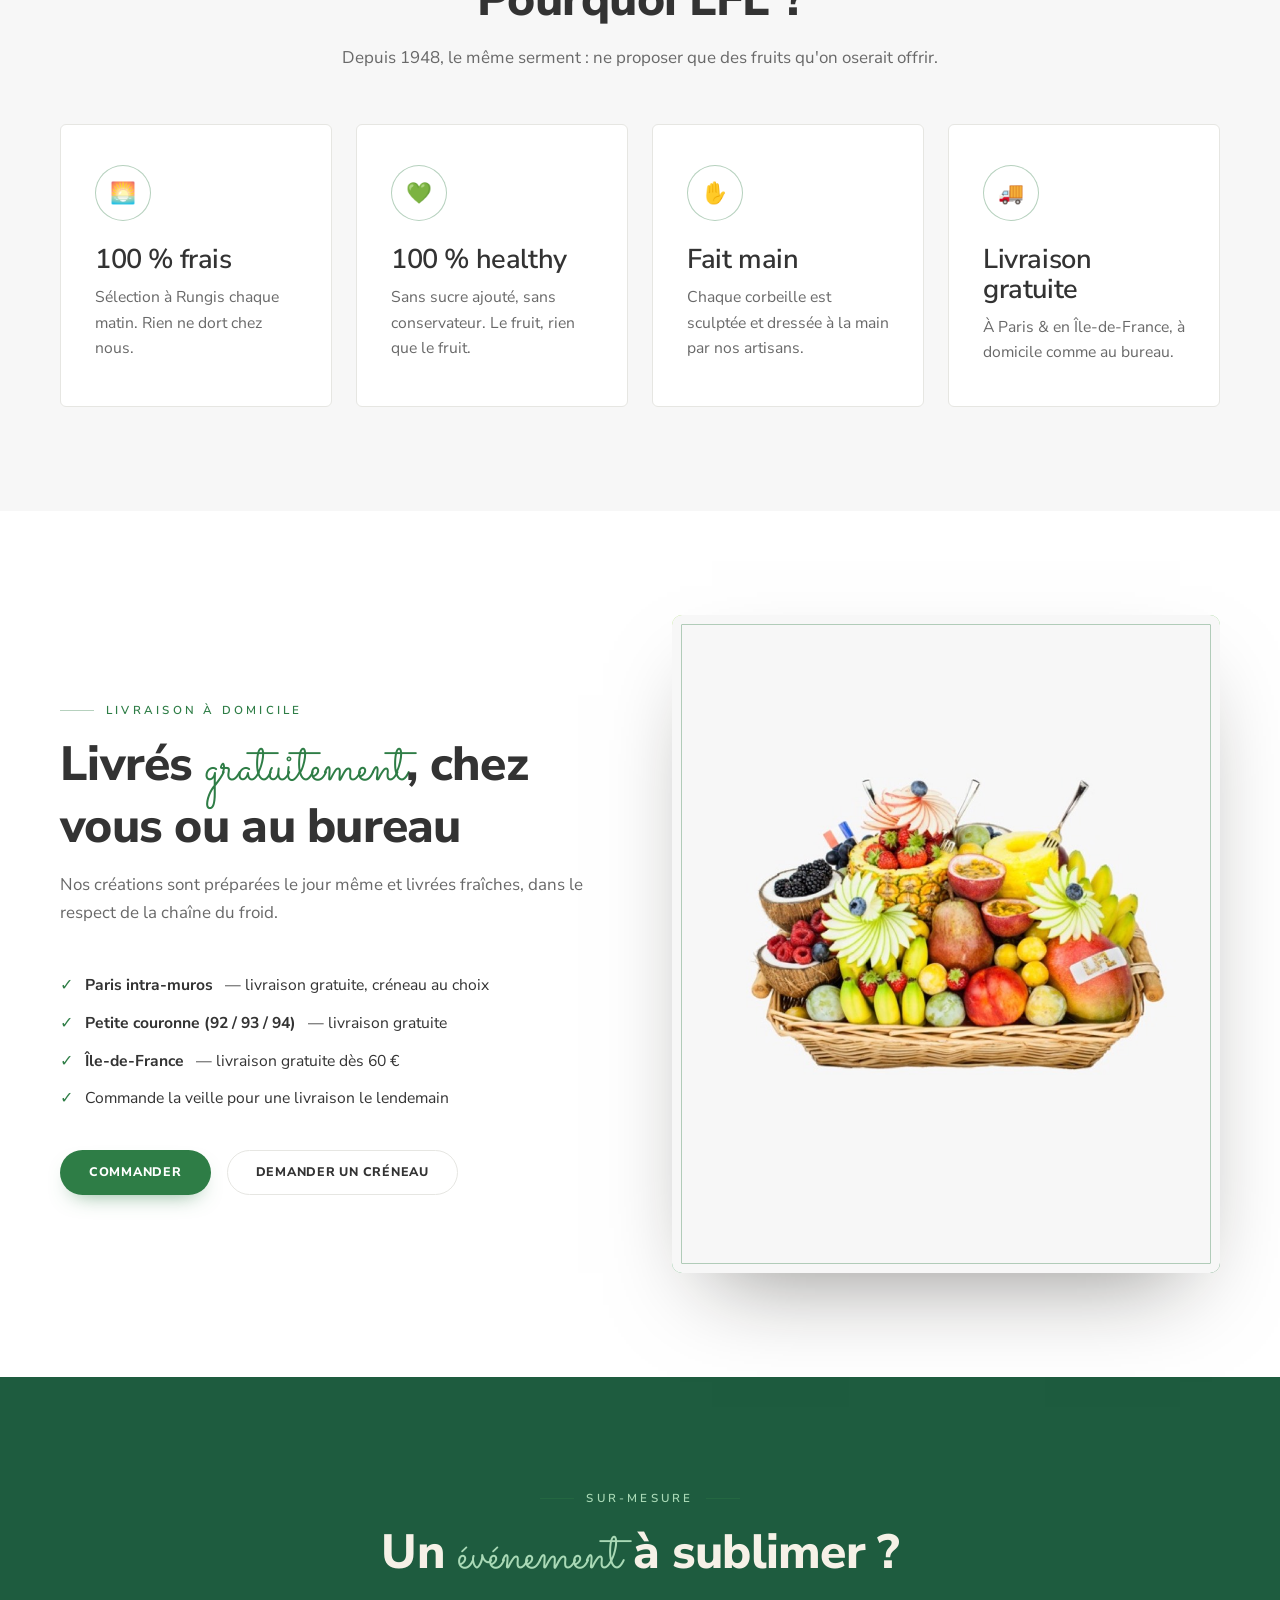
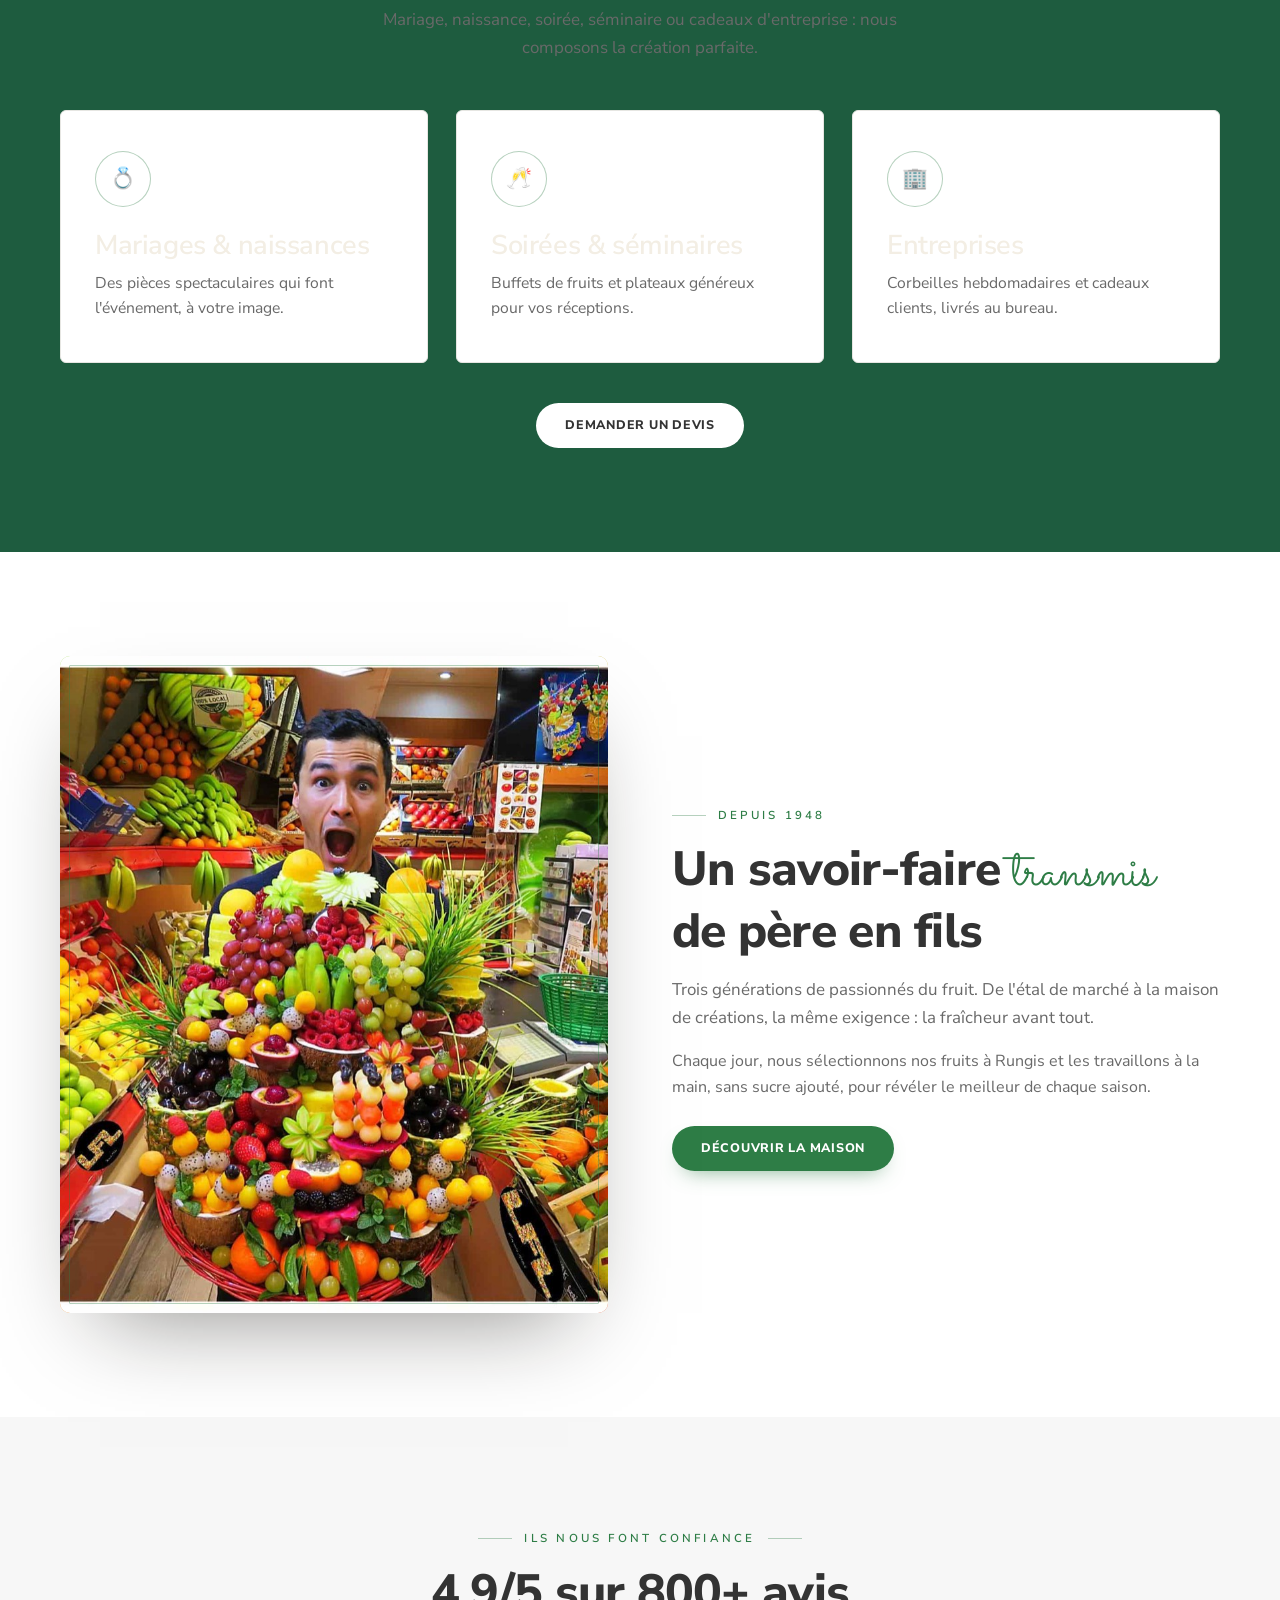
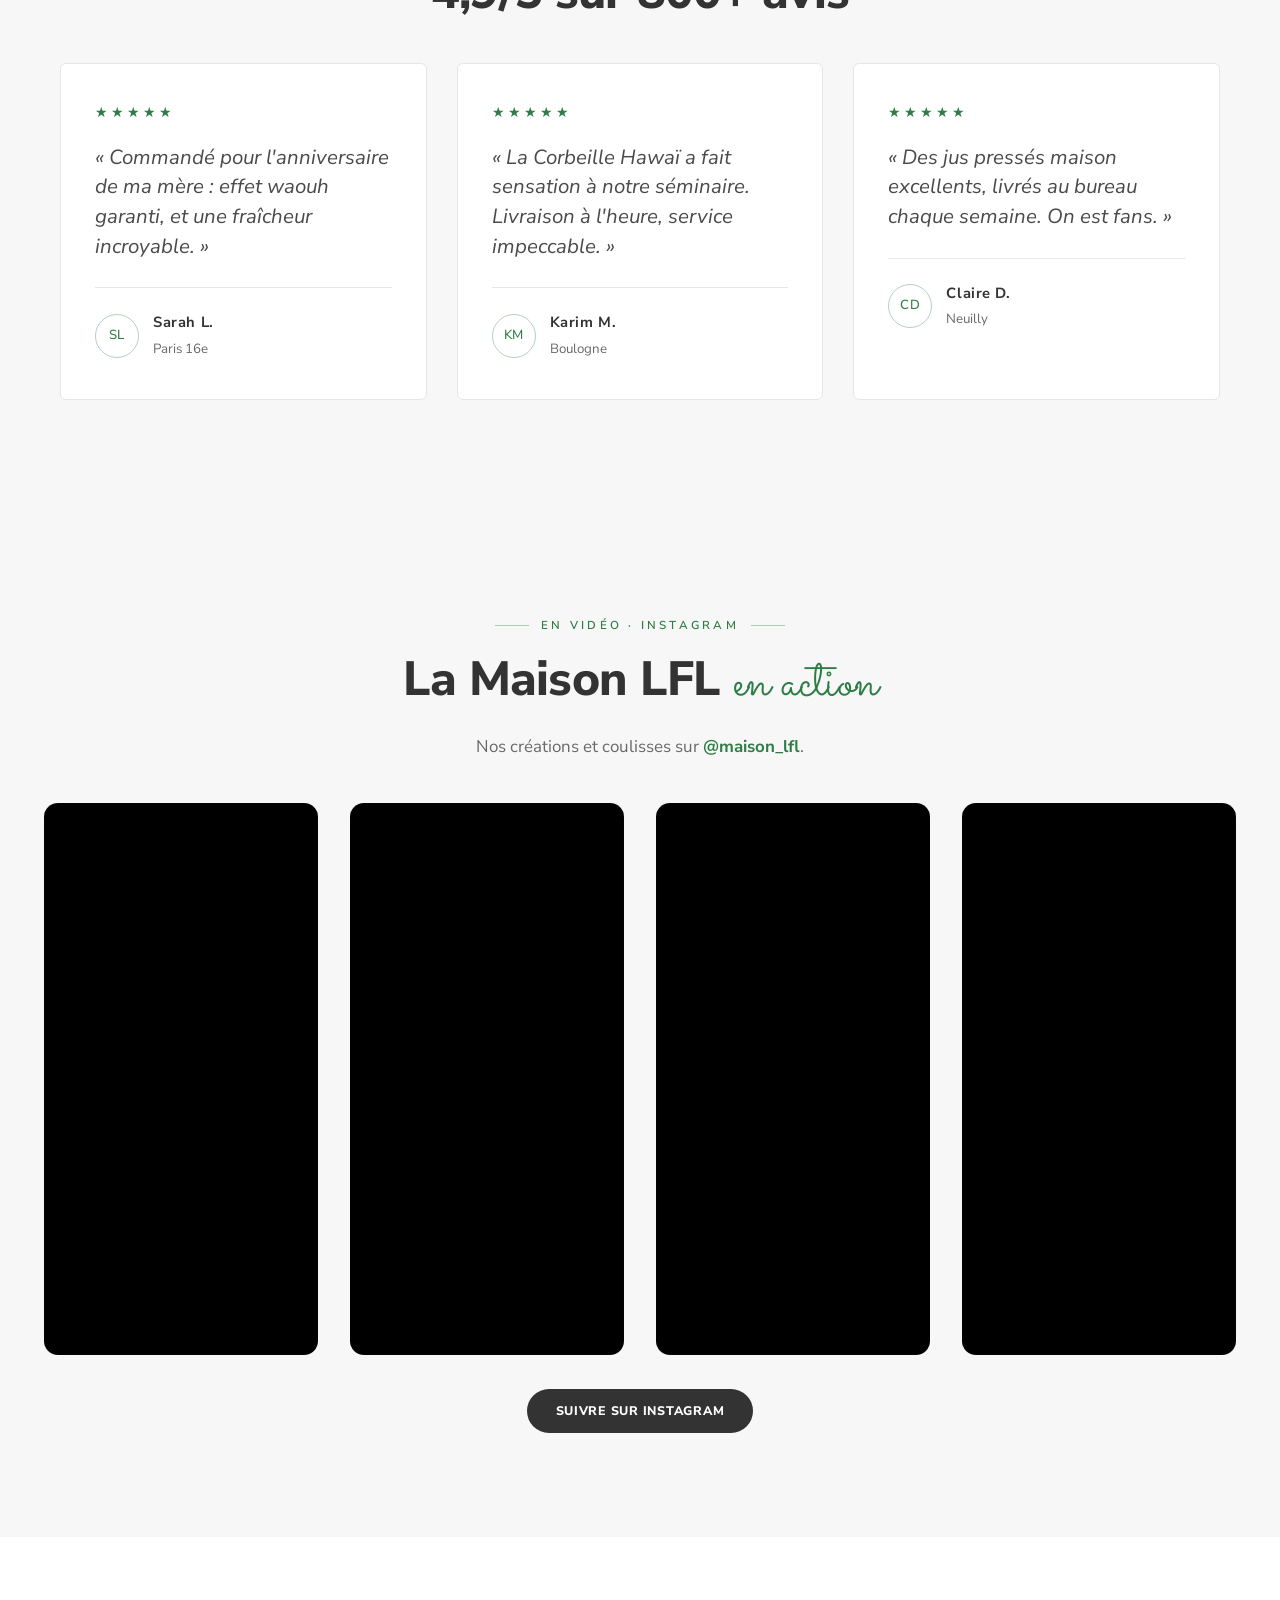
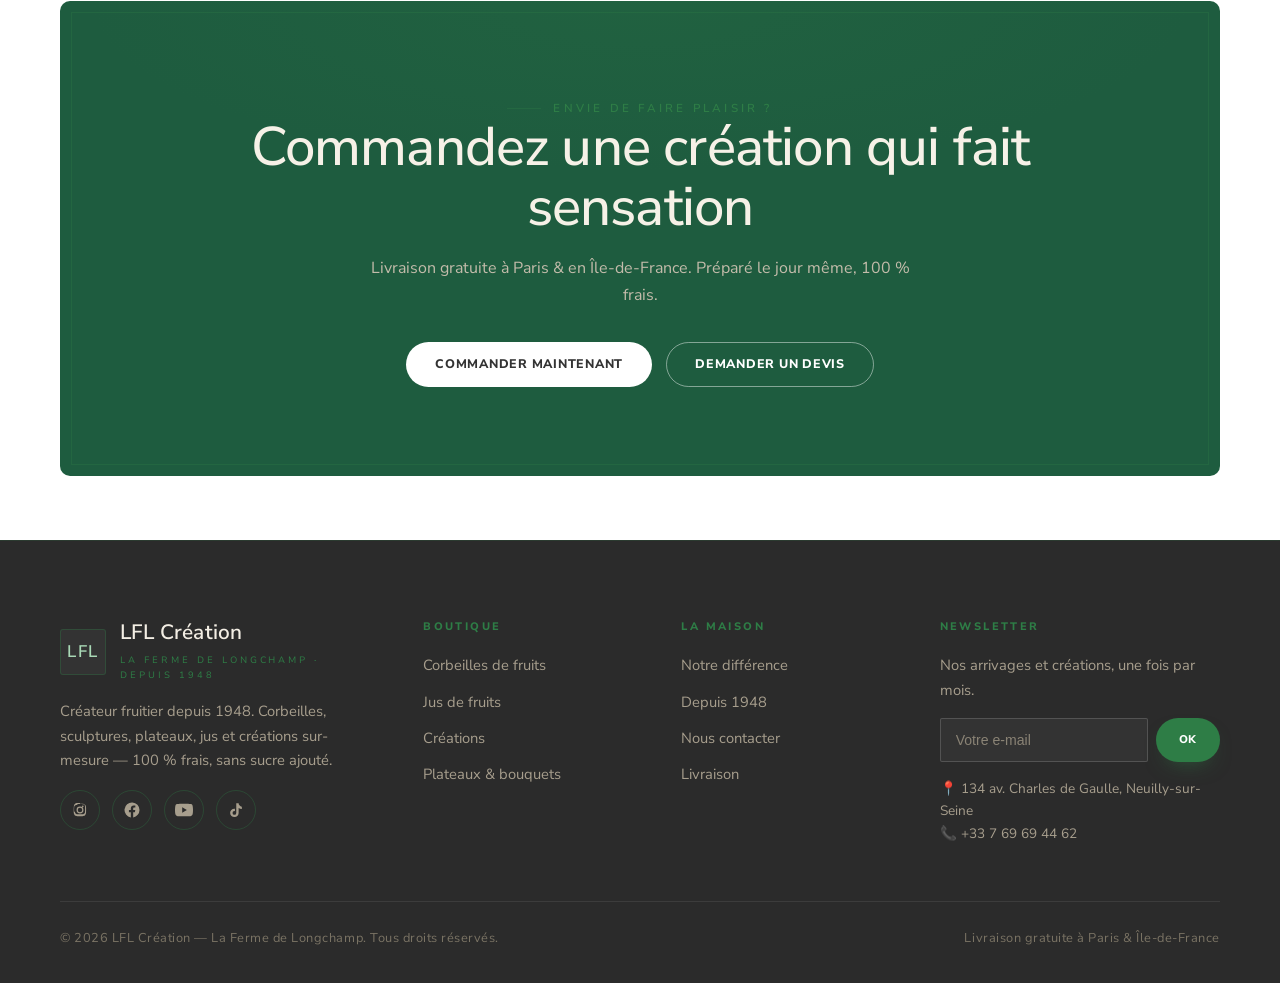
==== commit d7631311: "Reels : cartes à hauteur réelle Instagram, égalisées (supprime le vide sous le commentaire) — identi" ====
--- a/index.html
+++ b/index.html
@@ -7,7 +7,7 @@
 <meta name="description" content="LFL Création, La Ferme de Longchamp : créateur fruitier depuis 1948. Corbeilles, sculptures, plateaux et jus pressés maison. 100 % frais de Rungis, livraison gratuite à Paris & Île-de-France.">
 <link rel="preconnect" href="https://fonts.googleapis.com">
 <link rel="preconnect" href="https://fonts.gstatic.com" crossorigin>
-<link rel="stylesheet" href="assets/css/style.css?v=27">
+<link rel="stylesheet" href="assets/css/style.css?v=28">
 <link rel="icon" href="data:image/svg+xml,<svg xmlns='http://www.w3.org/2000/svg' viewBox='0 0 100 100'><text y='.9em' font-size='90'>🍉</text></svg>">
 </head>
 <body>
@@ -266,6 +266,28 @@
       <div class="ig-tile"><iframe src="https://www.instagram.com/reel/DURFfWUiCUn/embed/" title="Reel LFL" loading="lazy" scrolling="no" allowtransparency="true" allowfullscreen frameborder="0"></iframe></div>
       <div class="ig-tile"><iframe src="https://www.instagram.com/reel/DUoBBJvjOd7/embed/" title="Reel LFL" loading="lazy" scrolling="no" allowtransparency="true" allowfullscreen frameborder="0"></iframe></div>
     </div>
+    <script>
+    /* Aligne les cartes reels sur la hauteur exacte renvoyée par Instagram (aucun vide, aucun rognage, hauteurs égales). */
+    (function(){
+      var tiles = document.querySelectorAll('.reels .ig-tile');
+      var maxH = 0;
+      function apply(){
+        if(!maxH) return;
+        for(var i=0;i<tiles.length;i++){
+          tiles[i].style.height = maxH + 'px';
+          var f = tiles[i].querySelector('iframe');
+          if(f) f.style.height = maxH + 'px';
+        }
+      }
+      window.addEventListener('message', function(e){
+        if((e.origin||'').indexOf('instagram.com') === -1) return;
+        var d; try { d = typeof e.data === 'string' ? JSON.parse(e.data) : e.data; } catch(_) { return; }
+        if(!d || d.type !== 'MEASURE' || !d.details || !d.details.height) return;
+        var h = Math.round(d.details.height);
+        if(h > maxH){ maxH = h; apply(); }
+      });
+    })();
+    </script>
     <div class="center" style="margin-top:34px">
       <a href="https://www.instagram.com/maison_lfl/" target="_blank" rel="noopener noreferrer" class="btn btn--dark">Suivre sur Instagram</a>
     </div>
--- a/assets/css/style.css
+++ b/assets/css/style.css
@@ -403,10 +403,10 @@
 .see-more { display: flex; flex-direction: column; align-items: center; gap: 12px; margin-top: 44px; }
 .see-more__count { font-size: .84rem; color: var(--muted); letter-spacing: .02em; }
 
-/* ---------- Reels Instagram — 4 cartes fixes centrées (façon Talia) ---------- */
-.reels { display: grid; grid-template-columns: repeat(4, 274px); justify-content: center; gap: 16px; margin: 42px auto 0; }
-.ig-tile { width: 274px; height: 638px; border-radius: 14px; overflow: hidden; background: #fff; box-shadow: 0 14px 34px rgba(20,40,25,.14); }
-.ig-tile iframe { display: block; width: 274px; height: 638px; border: 0; }
+/* ---------- Reels Instagram — 4 cartes fixes centrées (identique Talia) ---------- */
+.reels { display: grid; grid-template-columns: repeat(4, 274px); justify-content: center; gap: 32px; margin: 42px auto 0; }
+.ig-tile { width: 274px; height: 552px; border-radius: 14px; overflow: hidden; background: #000; border: 1px solid rgba(20,40,25,.14); box-shadow: none; }
+.ig-tile iframe { display: block; width: 274px; height: 552px; border: 0; }
 @media (max-width: 1180px){ .reels { grid-template-columns: repeat(2, 274px); } }
 @media (max-width: 620px){ .reels { grid-template-columns: 274px; } }
 
